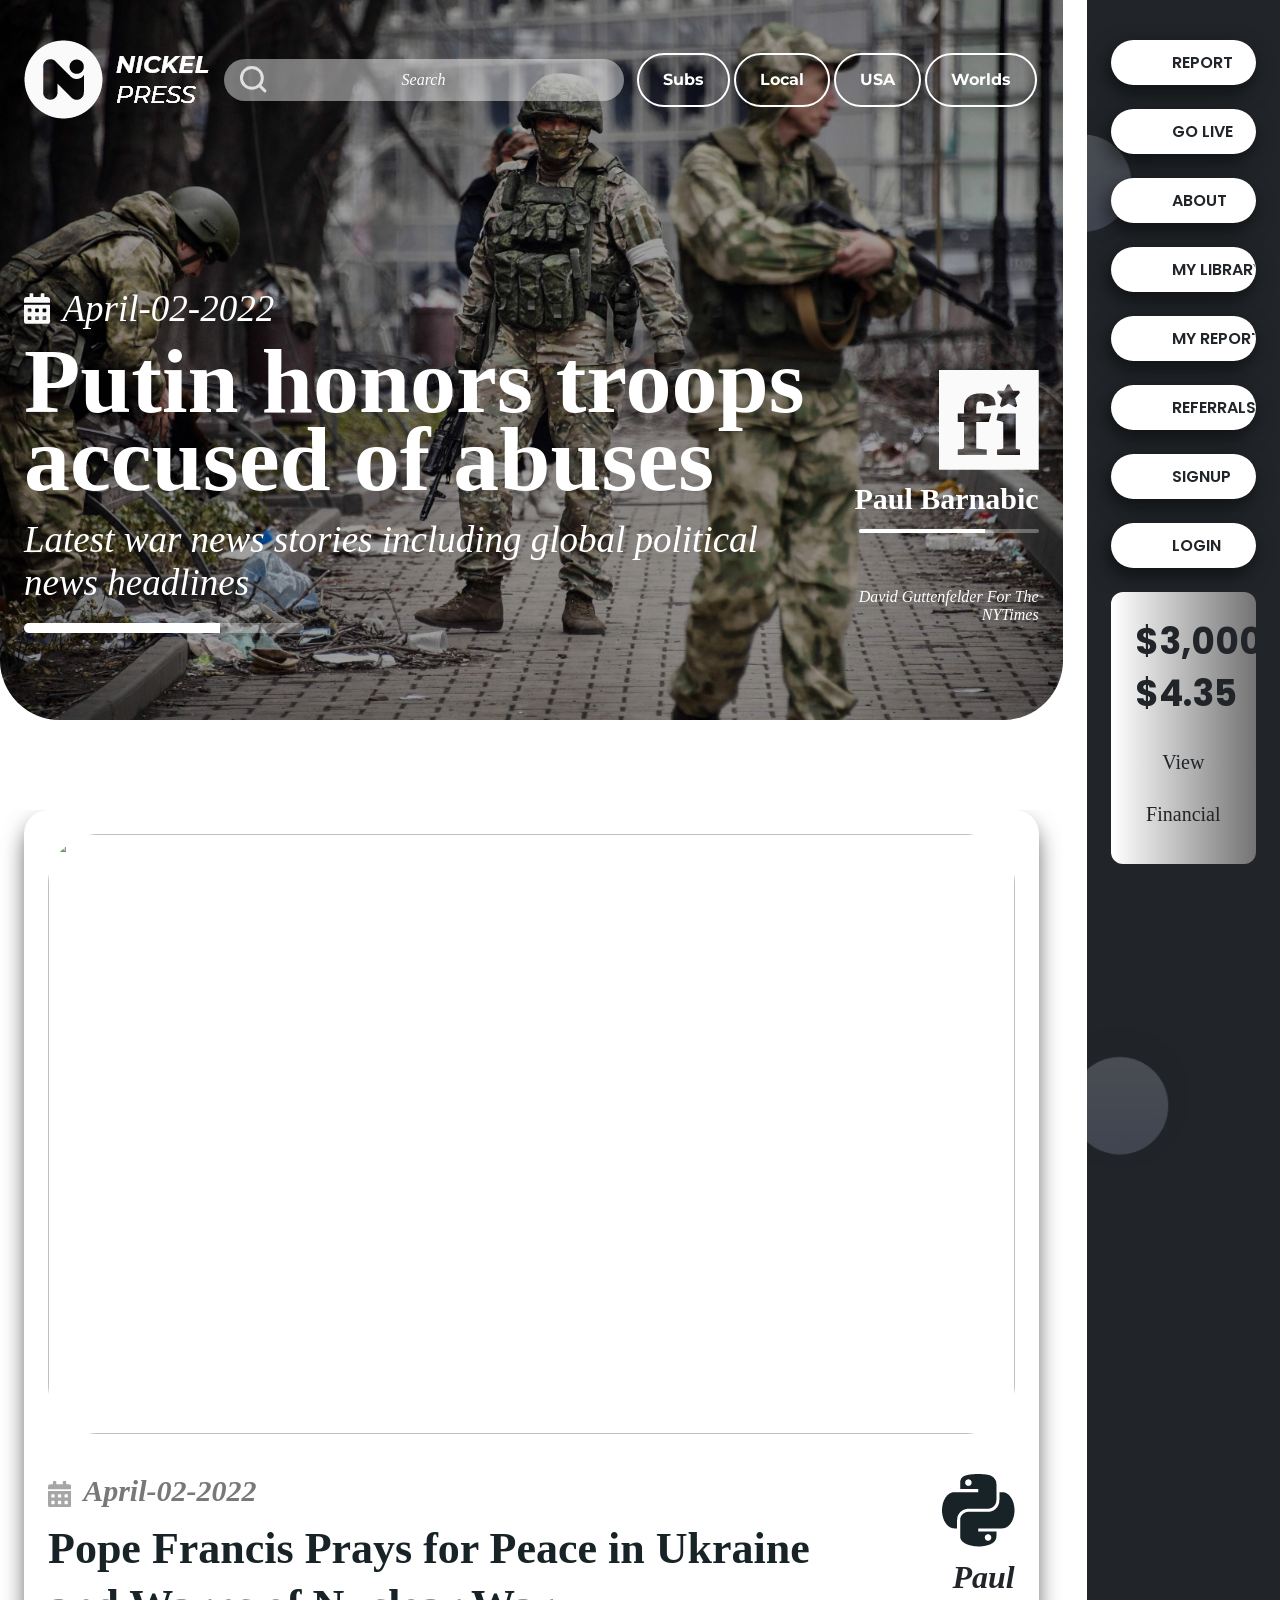
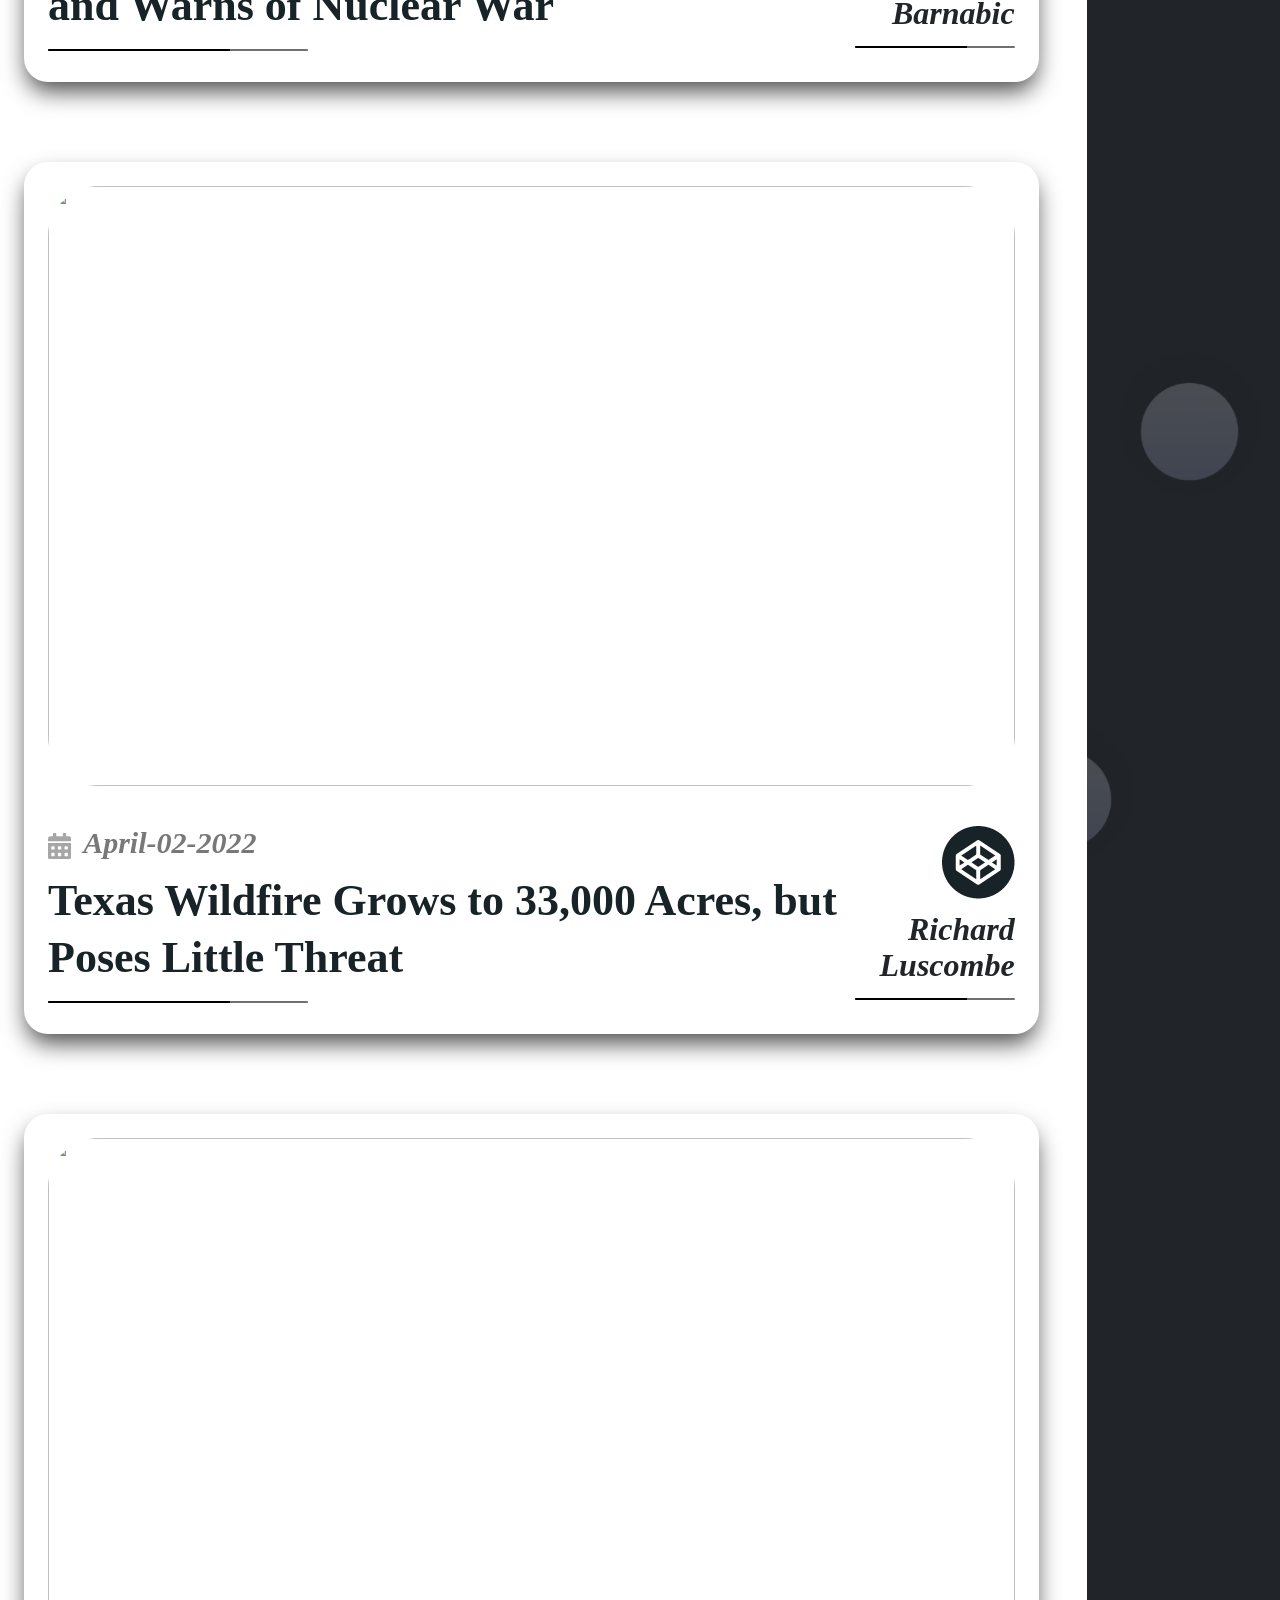
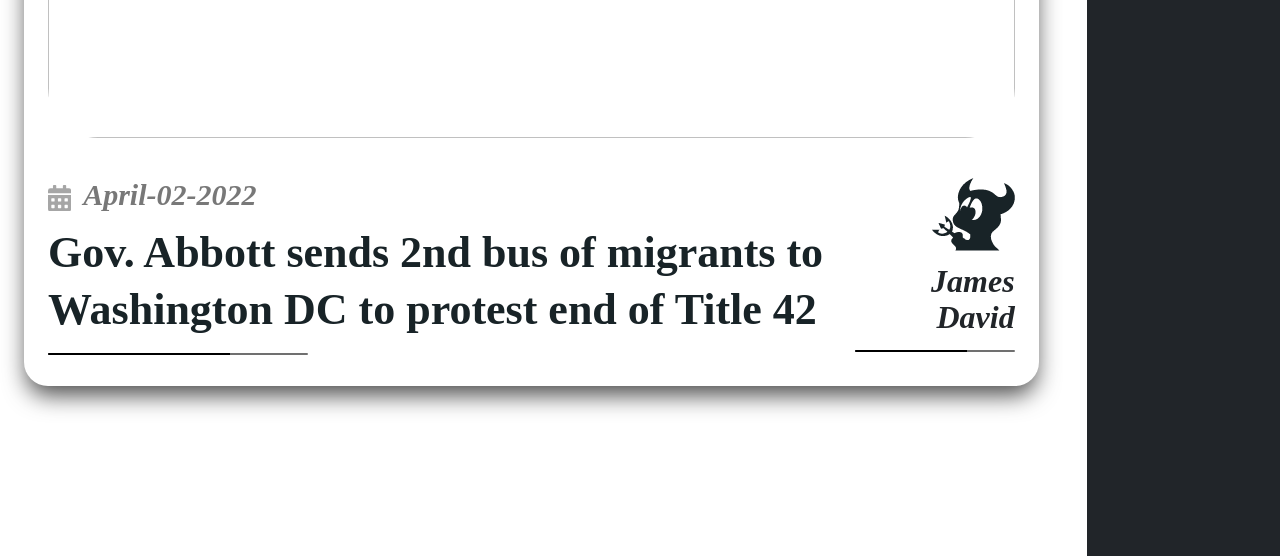
==== index.html @ 4a22629e "update: homepage created" ====
<!DOCTYPE html>
<html lang="en">
	<head>
		<meta charset="UTF-8" />
		<meta name="viewport" content="width=device-width, initial-scale=1.0" />
		<title>Nickel</title>
		<!-- Favicon -->
		<!-- <link rel="icon" type="image/png" sizes="16x16" href=""> -->

		<link rel="preconnect" href="https://fonts.googleapis.com" />
		<link rel="preconnect" href="https://fonts.gstatic.com" crossorigin />
		<link rel="preconnect" href="https://fonts.googleapis.com" />
		<link rel="preconnect" href="https://fonts.gstatic.com" crossorigin />
		<link
			href="https://fonts.googleapis.com/css2?family=Montserrat:wght@300;400;500;600;700&family=Poppins:wght@300;400;500;600;700;800&family=Tinos:wght@400;700&display=swap"
			rel="stylesheet"
		/>
		<!-- Bootstrap -->
		<link rel="stylesheet" href="assets/css/bootstrap.min.css" />
		<!-- Main css -->
		<link rel="stylesheet" href="assets/css/main.css" />
		<link rel="stylesheet" href="assets/css/main.css.map" />
	</head>

	<body>
		<div class="row">
			<div class="col-lg-10 position-relative">
				<!-- header  section start  -->
				<header class="header header-primary">
					<div class="container">
						<!-- Logo -->
						<div class="header-logo">
							<a href="#">
								<img
									src="assets/images/logo.png"
									alt="brand-logo"
									class="logo-lg"
								/>
								<img
									src="assets/images/logo-2.png"
									alt="brand-logo"
									class="logo-sm"
								/>
							</a>
						</div>

						<div class="header-mobile-actions">
							<button class="sidebar-btn mx-2">
								<img src="assets/images/icons/bar.svg" alt="" />
							</button>

							<!-- Search button  -->
							<button class="search-btn">
								<img src="assets/images/icons/search.svg" alt="" />
							</button>
						</div>

						<!-- Search Field  -->
						<div class="search-field">
							<!-- icon -->
							<div class="search-field__icon">
								<img src="assets/images/icons/search.svg" alt="" />
							</div>
							<input type="text" placeholder="Search" />
						</div>

						<!-- Menues -->
						<ul class="menues">
							<li>
								<a href="#">Subs</a>
							</li>
							<li>
								<a href="#">Local</a>
							</li>
							<li>
								<a href="#">USA</a>
							</li>
							<li>
								<a href="#">Worlds</a>
							</li>
						</ul>
					</div>
				</header>
				<!-- header  section end  -->

				<!-- Banner Section Start  -->
				<section
					class="banner"
					style="
						background: url(assets/images/bg-one.png) center center/cover
							no-repeat;
					"
				>
					<div class="container">
						<div class="banner-content">
							<div class="newscontent">
								<div class="newscontent-info">
									<div class="newscontent-date">
										<span>
											<img
												src="assets/images/icons/calendar.svg"
												alt="search-icon"
											/>
										</span>
										<p>April-02-2022</p>
									</div>
									<a href="#">Putin honors troops accused of abuses</a>
									<p class="newscontent-brief">
										Latest war news stories including global political
										news headlines
									</p>
									<span class="bar"></span>
								</div>
								<div class="newscontent-brand">
									<img src="assets/images/metro.png" alt="" />
									<h2>Paul Barnabic</h2>
									<span></span>
									<p>David Guttenfelder for the NYTimes</p>
								</div>
							</div>
						</div>
					</div>
				</section>
				<!-- Banner Section end  -->

				<!-- Articles Content  -->
				<section class="articles">
					<div class="container">
						<div class="article">
							<div class="article-content">
								<div class="article-img">
									<img
										src="https://images.unsplash.com/photo-1651091484451-26bde82c9590?ixlib=rb-1.2.1&ixid=MnwxMjA3fDB8MHxwaG90by1wYWdlfHx8fGVufDB8fHx8&auto=format&fit=crop&w=2070&q=80"
										alt=""
									/>
								</div>
								<div class="article-info">
									<h2>
										Quest ‘Invite Links’ Are the Easiest Way to Invite
										Friends to VR, But Few Seem to Know They Exist.
									</h2>
									<blockquote>
										<p>
											Lorem, ipsum dolor sit amet consectetur
											adipisicing elit. Accusamus, rerum itaque unde
											sint iste quod fuga assumenda in earum
											consectetur perferendis et necessitatibus.
											Ratione fuga similique earum enim autem illum?
										</p>
										<p>
											Lorem ipsum dolor sit amet consectetur
											adipisicing elit. Veritatis excepturi totam
											aliquid officiis modi aut dolorem dolor
											officia eius quasi! Inventore eaque excepturi
											necessitatibus veniam, cum voluptatibus dolore
											ratione debitis.
										</p>
										<p>
											Lorem ipsum dolor sit amet consectetur
											adipisicing elit. Reprehenderit molestiae
											deserunt similique odit maiores corrupti non
											totam cupiditate voluptas minima facilis modi
											doloremque nostrum atque dolore, nesciunt
											saepe ipsum qui.
										</p>
										<p>
											Lorem ipsum dolor sit, amet consectetur
											adipisicing elit. Praesentium impedit beatae,
											itaque assumenda dolorum nobis eveniet autem?
											Repellendus, veritatis ipsum! Provident vitae
											aliquid ipsum voluptatibus modi laboriosam
											repudiandae dignissimos totam!
										</p>
									</blockquote>
									<a href="#" class="btn">Subscribe / View</a>
								</div>
							</div>
							<div class="article-heading">
								<div class="article-heading-info">
									<p>
										<span>
											<svg
												xmlns="http://www.w3.org/2000/svg"
												width="23.145"
												height="26.451"
												viewBox="0 0 23.145 26.451"
											>
												<path
													id="Icon_awesome-calendar-alt"
													data-name="Icon awesome-calendar-alt"
													d="M0,23.971a2.48,2.48,0,0,0,2.48,2.48H20.665a2.48,2.48,0,0,0,2.48-2.48V9.919H0ZM16.532,13.845a.622.622,0,0,1,.62-.62h2.066a.622.622,0,0,1,.62.62v2.066a.622.622,0,0,1-.62.62H17.152a.622.622,0,0,1-.62-.62Zm0,6.613a.622.622,0,0,1,.62-.62h2.066a.622.622,0,0,1,.62.62v2.066a.622.622,0,0,1-.62.62H17.152a.622.622,0,0,1-.62-.62ZM9.919,13.845a.622.622,0,0,1,.62-.62h2.066a.622.622,0,0,1,.62.62v2.066a.622.622,0,0,1-.62.62H10.539a.622.622,0,0,1-.62-.62Zm0,6.613a.622.622,0,0,1,.62-.62h2.066a.622.622,0,0,1,.62.62v2.066a.622.622,0,0,1-.62.62H10.539a.622.622,0,0,1-.62-.62ZM3.306,13.845a.622.622,0,0,1,.62-.62H5.993a.622.622,0,0,1,.62.62v2.066a.622.622,0,0,1-.62.62H3.926a.622.622,0,0,1-.62-.62Zm0,6.613a.622.622,0,0,1,.62-.62H5.993a.622.622,0,0,1,.62.62v2.066a.622.622,0,0,1-.62.62H3.926a.622.622,0,0,1-.62-.62ZM20.665,3.306h-2.48V.827A.829.829,0,0,0,17.358,0H15.705a.829.829,0,0,0-.827.827v2.48H8.266V.827A.829.829,0,0,0,7.439,0H5.786A.829.829,0,0,0,4.96.827v2.48H2.48A2.48,2.48,0,0,0,0,5.786v2.48H23.145V5.786A2.48,2.48,0,0,0,20.665,3.306Z"
													fill="#787878"
													opacity="0.66"
												/>
											</svg>
										</span>
										April-02-2022
									</p>
									<h2>
										Pope Francis Prays for Peace in Ukraine and Warns
										of Nuclear War
									</h2>
									<span class="bar"></span>
								</div>
								<div class="article-heading-brand">
									<img src="assets/images/paul.png" alt="" />
									<p>
										Paul <br />
										Barnabic
									</p>
									<span class="bar"></span>
								</div>
							</div>
						</div>
						<div class="article">
							<div class="article-content">
								<div class="article-img">
									<img
										src="https://images.unsplash.com/photo-1651091484451-26bde82c9590?ixlib=rb-1.2.1&ixid=MnwxMjA3fDB8MHxwaG90by1wYWdlfHx8fGVufDB8fHx8&auto=format&fit=crop&w=2070&q=80"
										alt=""
									/>
								</div>
								<div class="article-info">
									<h2>
										Quest ‘Invite Links’ Are the Easiest Way to Invite
										Friends to VR, But Few Seem to Know They Exist.
									</h2>
									<blockquote>
										<p>
											Lorem, ipsum dolor sit amet consectetur
											adipisicing elit. Accusamus, rerum itaque unde
											sint iste quod fuga assumenda in earum
											consectetur perferendis et necessitatibus.
											Ratione fuga similique earum enim autem illum?
										</p>
										<p>
											Lorem ipsum dolor sit amet consectetur
											adipisicing elit. Veritatis excepturi totam
											aliquid officiis modi aut dolorem dolor
											officia eius quasi! Inventore eaque excepturi
											necessitatibus veniam, cum voluptatibus dolore
											ratione debitis.
										</p>
										<p>
											Lorem ipsum dolor sit amet consectetur
											adipisicing elit. Reprehenderit molestiae
											deserunt similique odit maiores corrupti non
											totam cupiditate voluptas minima facilis modi
											doloremque nostrum atque dolore, nesciunt
											saepe ipsum qui.
										</p>
										<p>
											Lorem ipsum dolor sit, amet consectetur
											adipisicing elit. Praesentium impedit beatae,
											itaque assumenda dolorum nobis eveniet autem?
											Repellendus, veritatis ipsum! Provident vitae
											aliquid ipsum voluptatibus modi laboriosam
											repudiandae dignissimos totam!
										</p>
									</blockquote>
									<a href="#" class="btn">Subscribe / View</a>
								</div>
							</div>
							<div class="article-heading">
								<div class="article-heading-info">
									<p>
										<span>
											<svg
												xmlns="http://www.w3.org/2000/svg"
												width="23.145"
												height="26.451"
												viewBox="0 0 23.145 26.451"
											>
												<path
													id="Icon_awesome-calendar-alt"
													data-name="Icon awesome-calendar-alt"
													d="M0,23.971a2.48,2.48,0,0,0,2.48,2.48H20.665a2.48,2.48,0,0,0,2.48-2.48V9.919H0ZM16.532,13.845a.622.622,0,0,1,.62-.62h2.066a.622.622,0,0,1,.62.62v2.066a.622.622,0,0,1-.62.62H17.152a.622.622,0,0,1-.62-.62Zm0,6.613a.622.622,0,0,1,.62-.62h2.066a.622.622,0,0,1,.62.62v2.066a.622.622,0,0,1-.62.62H17.152a.622.622,0,0,1-.62-.62ZM9.919,13.845a.622.622,0,0,1,.62-.62h2.066a.622.622,0,0,1,.62.62v2.066a.622.622,0,0,1-.62.62H10.539a.622.622,0,0,1-.62-.62Zm0,6.613a.622.622,0,0,1,.62-.62h2.066a.622.622,0,0,1,.62.62v2.066a.622.622,0,0,1-.62.62H10.539a.622.622,0,0,1-.62-.62ZM3.306,13.845a.622.622,0,0,1,.62-.62H5.993a.622.622,0,0,1,.62.62v2.066a.622.622,0,0,1-.62.62H3.926a.622.622,0,0,1-.62-.62Zm0,6.613a.622.622,0,0,1,.62-.62H5.993a.622.622,0,0,1,.62.62v2.066a.622.622,0,0,1-.62.62H3.926a.622.622,0,0,1-.62-.62ZM20.665,3.306h-2.48V.827A.829.829,0,0,0,17.358,0H15.705a.829.829,0,0,0-.827.827v2.48H8.266V.827A.829.829,0,0,0,7.439,0H5.786A.829.829,0,0,0,4.96.827v2.48H2.48A2.48,2.48,0,0,0,0,5.786v2.48H23.145V5.786A2.48,2.48,0,0,0,20.665,3.306Z"
													fill="#787878"
													opacity="0.66"
												/>
											</svg>
										</span>
										April-02-2022
									</p>
									<h2>
										Texas Wildfire Grows to 33,000 Acres, but Poses
										Little Threat
									</h2>
									<span class="bar"></span>
								</div>
								<div class="article-heading-brand">
									<img src="assets/images/richard.png" alt="" />
									<p>
										Richard <br />
										Luscombe
									</p>
									<span class="bar"></span>
								</div>
							</div>
						</div>
						<div class="article">
							<div class="article-content">
								<div class="article-img">
									<img
										src="https://images.unsplash.com/photo-1651091484451-26bde82c9590?ixlib=rb-1.2.1&ixid=MnwxMjA3fDB8MHxwaG90by1wYWdlfHx8fGVufDB8fHx8&auto=format&fit=crop&w=2070&q=80"
										alt=""
									/>
								</div>
								<div class="article-info">
									<h2>
										Quest ‘Invite Links’ Are the Easiest Way to Invite
										Friends to VR, But Few Seem to Know They Exist.
									</h2>
									<blockquote>
										<p>
											Lorem, ipsum dolor sit amet consectetur
											adipisicing elit. Accusamus, rerum itaque unde
											sint iste quod fuga assumenda in earum
											consectetur perferendis et necessitatibus.
											Ratione fuga similique earum enim autem illum?
										</p>
										<p>
											Lorem ipsum dolor sit amet consectetur
											adipisicing elit. Veritatis excepturi totam
											aliquid officiis modi aut dolorem dolor
											officia eius quasi! Inventore eaque excepturi
											necessitatibus veniam, cum voluptatibus dolore
											ratione debitis.
										</p>
										<p>
											Lorem ipsum dolor sit amet consectetur
											adipisicing elit. Reprehenderit molestiae
											deserunt similique odit maiores corrupti non
											totam cupiditate voluptas minima facilis modi
											doloremque nostrum atque dolore, nesciunt
											saepe ipsum qui.
										</p>
										<p>
											Lorem ipsum dolor sit, amet consectetur
											adipisicing elit. Praesentium impedit beatae,
											itaque assumenda dolorum nobis eveniet autem?
											Repellendus, veritatis ipsum! Provident vitae
											aliquid ipsum voluptatibus modi laboriosam
											repudiandae dignissimos totam!
										</p>
									</blockquote>
									<a href="#" class="btn">Subscribe / View</a>
								</div>
							</div>
							<div class="article-heading">
								<div class="article-heading-info">
									<p>
										<span>
											<svg
												xmlns="http://www.w3.org/2000/svg"
												width="23.145"
												height="26.451"
												viewBox="0 0 23.145 26.451"
											>
												<path
													id="Icon_awesome-calendar-alt"
													data-name="Icon awesome-calendar-alt"
													d="M0,23.971a2.48,2.48,0,0,0,2.48,2.48H20.665a2.48,2.48,0,0,0,2.48-2.48V9.919H0ZM16.532,13.845a.622.622,0,0,1,.62-.62h2.066a.622.622,0,0,1,.62.62v2.066a.622.622,0,0,1-.62.62H17.152a.622.622,0,0,1-.62-.62Zm0,6.613a.622.622,0,0,1,.62-.62h2.066a.622.622,0,0,1,.62.62v2.066a.622.622,0,0,1-.62.62H17.152a.622.622,0,0,1-.62-.62ZM9.919,13.845a.622.622,0,0,1,.62-.62h2.066a.622.622,0,0,1,.62.62v2.066a.622.622,0,0,1-.62.62H10.539a.622.622,0,0,1-.62-.62Zm0,6.613a.622.622,0,0,1,.62-.62h2.066a.622.622,0,0,1,.62.62v2.066a.622.622,0,0,1-.62.62H10.539a.622.622,0,0,1-.62-.62ZM3.306,13.845a.622.622,0,0,1,.62-.62H5.993a.622.622,0,0,1,.62.62v2.066a.622.622,0,0,1-.62.62H3.926a.622.622,0,0,1-.62-.62Zm0,6.613a.622.622,0,0,1,.62-.62H5.993a.622.622,0,0,1,.62.62v2.066a.622.622,0,0,1-.62.62H3.926a.622.622,0,0,1-.62-.62ZM20.665,3.306h-2.48V.827A.829.829,0,0,0,17.358,0H15.705a.829.829,0,0,0-.827.827v2.48H8.266V.827A.829.829,0,0,0,7.439,0H5.786A.829.829,0,0,0,4.96.827v2.48H2.48A2.48,2.48,0,0,0,0,5.786v2.48H23.145V5.786A2.48,2.48,0,0,0,20.665,3.306Z"
													fill="#787878"
													opacity="0.66"
												/>
											</svg>
										</span>
										April-02-2022
									</p>
									<h2>
										Gov. Abbott sends 2nd bus of migrants to
										Washington DC to protest end of Title 42
									</h2>
									<span class="bar"></span>
								</div>
								<div class="article-heading-brand">
									<img src="assets/images/devil.png" alt="" />
									<p>
										James <br />
										David
									</p>
									<span class="bar"></span>
								</div>
							</div>
						</div>
					</div>
				</section>

				<div
					class="sidebar sidebar--sm bg-dark h-100"
					style="
						background: url(assets/images/overlay.png) center center/cover
							no-repeat;
					"
				>
					<div class="sidebar-close">
						<img
							src="assets/images/icons/close.svg"
							alt=""
							style="width: 30px"
						/>
					</div>

					<ul class="sidebar-menu">
						<li><a class="btn" href="#">Report</a></li>
						<li><a class="btn" href="#">Go Live</a></li>
						<li><a class="btn" href="#">About</a></li>
						<li><a class="btn" href="#">My Library</a></li>
						<li><a class="btn" href="#">MY Reporting</a></li>
						<li><a class="btn" href="#">Referrals</a></li>
						<li><a class="btn" href="#">Signup</a></li>
						<li><a class="btn" href="#">Login</a></li>
					</ul>

					<div class="sidebar-promo">
						<div class="price">
							<h2>$3,000,000</h2>
							<p>$4.35</p>
						</div>

						<a href="#">View Financial </a>
					</div>
				</div>
			</div>
			<div class="col-lg-2 d-lg-block d-none">
				<div
					class="sidebar sidebar--lg bg-dark h-100"
					style="
						background: url(assets/images/overlay.png) center center/cover
							no-repeat;
					"
				>
					<ul class="sidebar-menu">
						<li><a class="btn" href="#">Report</a></li>
						<li><a class="btn" href="#">Go Live</a></li>
						<li><a class="btn" href="#">About</a></li>
						<li><a class="btn" href="#">My Library</a></li>
						<li><a class="btn" href="#">MY Reporting</a></li>
						<li><a class="btn" href="#">Referrals</a></li>
						<li><a class="btn" href="#">Signup</a></li>
						<li><a class="btn" href="#">Login</a></li>
					</ul>

					<div class="sidebar-promo">
						<div class="price">
							<h2>$3,000,000</h2>
							<p>$4.35</p>
						</div>

						<a href="#">View Financial </a>
					</div>
				</div>
			</div>
		</div>

		<!-- All js Goes here -->
		<script src="assets/js/jquery-3.6.0.min.js"></script>
		<script src="assets/js/app.js"></script>
	</body>
</html>
---- assets/css/main.css ----
* {
  margin: 0;
  padding: 0;
  box-sizing: border-box;
}

h1,
h2,
h3,
h4,
h5,
h6,
ul,
ol,
li {
  margin: 0;
}

ul,
ol,
li {
  list-style: none;
}

a {
  margin: 0;
  padding: 0;
  color: inherit;
  text-decoration: none;
}

a:hover, a:active {
  color: inherit;
}

input,
button {
  border: 0px;
}

input:focus,
button:focus {
  outline: none;
  box-shadow: none;
}

button {
  display: inline-block;
  background-color: transparent;
}

body {
  font-weight: 400;
  font-family: "Tinos", serif;
}

.btn {
  font-size: 16px;
  line-height: 19px;
  overflow: hidden;
  position: relative;
  border-radius: 24px;
  padding: 12px 60px;
  font-weight: 600;
  background-color: #fff;
  text-transform: uppercase;
  font-family: "Poppins", sans-serif;
  box-shadow: -3px 7px 19px 1px rgba(0, 0, 0, 0.54);
}

.search-field {
  width: 400px;
  display: flex;
  overflow: hidden;
  position: relative;
  padding: 12px 16px;
  border-radius: 60px;
  align-items: center;
  background-color: rgba(255, 255, 255, 0.444);
}

.search-field__icon {
  position: absolute;
}

.search-field input {
  color: #fff;
  width: 80%;
  height: 100%;
  margin: 0px auto;
  font-weight: 300;
  text-align: center;
  background-color: transparent;
}

.search-field input::placeholder {
  color: #fff;
  font-style: italic;
}

.article {
  padding: 24px;
  overflow: hidden;
  position: relative;
  border-radius: 24px;
  background-color: #fff;
  box-shadow: 0px 12px 23px -3px rgba(0, 0, 0, 0.71);
}

.article:hover .article-content {
  height: 820px;
}

@media (max-width: 991px) {
  .article:hover .article-content {
    height: 600px;
  }
}

.article:hover .article-heading {
  display: none;
}

.article:hover .article-info {
  opacity: 1;
  pointer-events: visible;
  backdrop-filter: blur(17px);
  background: rgba(0, 0, 0, 0.1);
  -webkit-backdrop-filter: blur(17px);
  box-shadow: 0 8px 32px 0 rgba(31, 38, 135, 0.37);
}

.article-content {
  z-index: 1;
  width: 100%;
  height: 600px;
  overflow: hidden;
  position: relative;
  border-radius: 50px;
  margin-bottom: 40px;
  transition: all 0.3s linear;
}

@media (max-width: 991px) {
  .article-content {
    height: 480px;
  }
}

.article-content .article-info {
  top: 0;
  left: 0;
  width: 100%;
  height: 100%;
  padding: 80px;
  color: #fff;
  opacity: 0;
  pointer-events: none;
  position: absolute;
  border-radius: 50px;
  box-shadow: none;
  background: transparent;
  backdrop-filter: blur(0px);
  font-family: "Tinos", serif;
  transition: all 0.2s ease-in-out;
  -webkit-backdrop-filter: blur(0px);
}

@media (max-width: 991px) {
  .article-content .article-info {
    padding: 24px;
  }
}

.article-content .article-info h2 {
  font-size: 50px;
  line-height: 52px;
  font-weight: 700;
  margin-bottom: 40px;
}

@media (max-width: 991px) {
  .article-content .article-info h2 {
    font-size: 16px;
    line-height: 22px;
    margin-bottom: 16px;
  }
}

.article-content .article-info blockquote p {
  font-size: 22px;
  line-height: 26px;
  font-weight: normal;
  margin-bottom: 30px;
}

@media (max-width: 767px) {
  .article-content .article-info blockquote p {
    font-size: 12px;
    line-height: 22px;
    margin-bottom: 12px;
  }
}

.article-content .article-info .btn {
  width: 260px;
  margin: 0px auto;
  white-space: nowrap;
  display: inherit;
}

.article-img {
  width: 100%;
  height: 100%;
}

.article-img img {
  width: 100%;
  height: 100%;
  object-fit: cover;
}

.article-heading {
  display: flex;
  justify-content: space-between;
}

@media (max-width: 991px) {
  .article-heading {
    align-items: flex-end;
  }
}

.article-heading-info h2 {
  color: #182327;
  font-size: 44px;
  line-height: 57px;
  font-weight: 700;
}

@media (max-width: 991px) {
  .article-heading-info h2 {
    font-size: 16px;
    line-height: 22px;
  }
}

.article-heading-info p {
  margin: 0px;
  margin-bottom: 12px;
  display: flex;
  font-size: 30px;
  font-weight: 700;
  line-height: 34px;
  color: #787878;
  align-items: center;
  text-transform: capitalize;
  font-family: "Tinos", serif;
  font-style: italic;
}

@media (max-width: 991px) {
  .article-heading-info p {
    font-size: 12px;
    line-height: 22px;
  }
}

.article-heading-info p span {
  margin-right: 12px;
}

.article-heading-info .bar {
  width: 260px;
  height: 2px;
  overflow: hidden;
  position: relative;
  border-radius: 20px;
  display: inline-block;
  background-color: #707070;
}

@media (max-width: 991px) {
  .article-heading-info .bar {
    width: 150px;
    height: 6px;
  }
}

.article-heading-info .bar::after {
  content: "";
  top: 50%;
  left: 0;
  width: 70%;
  height: 100%;
  position: absolute;
  background-color: #000000 !important;
  transform: translateY(-50%);
}

.article-heading-brand {
  text-align: right;
}

.article-heading-brand img {
  margin-bottom: 12px;
}

.article-heading-brand p {
  font-size: 32px;
  font-weight: 700;
  line-height: 36px;
  font-style: italic;
  margin-bottom: 0px;
  font-family: "Tinos", serif;
}

@media (max-width: 991px) {
  .article-heading-brand p {
    font-size: 12px;
    line-height: 16px;
  }
}

.article-heading-brand .bar {
  width: 160px;
  height: 2px;
  overflow: hidden;
  position: relative;
  border-radius: 20px;
  display: inline-block;
  background-color: #707070;
}

@media (max-width: 991px) {
  .article-heading-brand .bar {
    width: 150px;
    height: 6px;
  }
}

.article-heading-brand .bar::after {
  content: "";
  top: 50%;
  left: 0;
  width: 70%;
  height: 100%;
  position: absolute;
  background-color: #000000 !important;
  transform: translateY(-50%);
}

.header {
  top: 0;
  left: 0;
  width: 82.9%;
  z-index: 999;
  position: fixed;
}

@media (max-width: 991px) {
  .header {
    width: 100%;
  }
}

.header-primary {
  padding: 40px 0px;
}

.header-primary.bg {
  background-color: rgba(0, 0, 0, 0.608);
}

.header-primary .container {
  display: flex;
  align-items: center;
  justify-content: space-between;
}

.header-primary .menues {
  padding: 0px;
  display: flex;
  align-items: center;
}

@media (max-width: 991px) {
  .header-primary .menues {
    order: 3;
  }
}

.header-primary .menues li {
  margin-right: 4px;
}

@media (max-width: 767px) {
  .header-primary .menues li:nth-last-child(1), .header-primary .menues li:nth-last-child(2) {
    display: none;
  }
}

.header-primary .menues li:nth-last-child(1) {
  margin: 0;
}

.header-primary .menues li a {
  color: #fff;
  font-size: 16px;
  font-weight: bold;
  line-height: 26px;
  padding: 12px 24px;
  border-radius: 75px;
  display: inline-block;
  border: 2px solid #fff;
  text-transform: capitalize;
  transition: all 0.3s linear;
  font-family: "Montserrat", sans-serif;
}

@media (max-width: 991px) {
  .header-primary .menues li a {
    font-size: 12px;
    line-height: 16px;
    padding: 6px 12px;
  }
}

.header-primary .menues li a:hover {
  color: #182327;
  background-color: #fff;
}

@media (max-width: 991px) {
  .header-primary .search-field {
    display: none;
  }
}

@media (max-width: 991px) {
  .header-logo {
    order: 2;
  }
}

@media (max-width: 991px) {
  .header-logo .logo-lg {
    display: none;
  }
}

@media (min-width: 992px) {
  .header-logo .logo-sm {
    display: none;
  }
}

@media (min-width: 992px) {
  .header-mobile-actions {
    display: none;
  }
}

.banner {
  height: 80vh;
  border-bottom-left-radius: 60px;
  border-bottom-right-radius: 60px;
  overflow: hidden;
  position: relative;
  width: 100%;
  display: flex;
  z-index: 1;
  padding-bottom: 80px;
  align-items: flex-end;
}

.banner::after {
  content: "";
  top: 0;
  left: 0;
  width: 100%;
  height: 100%;
  position: absolute;
  z-index: -1;
  background-color: rgba(0, 0, 0, 0.376);
}

.banner .newscontent {
  display: flex;
  position: relative;
  align-items: flex-end;
  justify-content: space-between;
}

.banner .newscontent-date {
  display: flex;
  margin-bottom: 12px;
  align-items: center;
}

@media (max-width: 991px) {
  .banner .newscontent-date {
    margin-bottom: 6px;
  }
}

@media (max-width: 991px) {
  .banner .newscontent-date span {
    width: 16px;
  }
}

.banner .newscontent-date span img {
  width: 100%;
  height: 100%;
  object-fit: contain;
}

.banner .newscontent-date p {
  margin: 0 !important;
  color: #fff;
  font-size: 30px;
  line-height: 34px;
  font-style: italic;
  margin-left: 12px !important;
  text-transform: capitalize;
}

@media (max-width: 991px) {
  .banner .newscontent-date p {
    font-size: 10px !important;
    line-height: 11px !important;
    margin-left: 6px !important;
  }
}

.banner .newscontent-info h2,
.banner .newscontent-info a {
  color: #fff;
  font-size: 92px;
  line-height: 78px;
  font-weight: bold;
  margin-bottom: 20px;
  font-family: "Tinos", serif;
  display: inline-block;
  max-width: 940px;
}

@media (max-width: 991px) {
  .banner .newscontent-info h2,
  .banner .newscontent-info a {
    font-size: 24px;
    line-height: 21px;
    max-width: 240px;
    margin-bottom: 0px;
  }
}

.banner .newscontent-info p {
  color: #fff;
  font-size: 37px;
  font-weight: 300;
  line-height: 43px;
  font-style: italic;
  margin-bottom: 12px;
  font-family: "Tinos", serif;
}

@media (max-width: 991px) {
  .banner .newscontent-info p {
    font-size: 16px;
    line-height: 26px;
    margin-bottom: 0px;
  }
}

@media (max-width: 767px) {
  .banner .newscontent-info p {
    line-height: 20px;
  }
}

.banner .newscontent-info .bar {
  width: 280px;
  height: 10px;
  overflow: hidden;
  position: relative;
  border-radius: 20px;
  display: inline-block;
  background-color: rgba(255, 255, 255, 0.311);
}

@media (max-width: 991px) {
  .banner .newscontent-info .bar {
    width: 150px;
    height: 6px;
  }
}

.banner .newscontent-info .bar::after {
  content: "";
  top: 50%;
  left: 0;
  width: 70%;
  height: 100%;
  position: absolute;
  background-color: #fff !important;
  transform: translateY(-50%);
}

.banner .newscontent-brand {
  text-align: right;
}

.banner .newscontent-brand img {
  margin-bottom: 12px;
  display: inline-block;
}

@media (max-width: 991px) {
  .banner .newscontent-brand img {
    margin-bottom: 6px;
  }
}

.banner .newscontent-brand h2 {
  color: #fff;
  font-size: 30px;
  line-height: 34px;
  font-weight: 700;
  text-transform: capitalize;
}

@media (max-width: 991px) {
  .banner .newscontent-brand h2 {
    font-size: 16px;
    line-height: 22px;
  }
}

.banner .newscontent-brand span {
  width: 180px;
  height: 4px;
  overflow: hidden;
  position: relative;
  border-radius: 20px;
  display: inline-block;
  margin-top: 10px;
  background-color: rgba(255, 255, 255, 0.311);
}

@media (max-width: 991px) {
  .banner .newscontent-brand span {
    width: 80px;
  }
}

.banner .newscontent-brand span::after {
  content: "";
  top: 50%;
  left: 0;
  width: 70%;
  height: 100%;
  position: absolute;
  background-color: #fff !important;
  transform: translateY(-50%);
}

.banner .newscontent-brand p {
  color: #fff;
  font-size: 16px;
  margin-top: 48px;
  line-height: 18px;
  font-style: italic;
  text-transform: capitalize;
}

@media (max-width: 991px) {
  .banner .newscontent-brand p {
    margin: 0;
    font-size: 12px;
    line-height: 22px;
  }
}

.articles {
  overflow: hidden;
  position: relative;
  margin: 90px 0px;
}

.articles .article {
  margin-bottom: 80px;
}

.sidebar {
  padding: 40px 24px;
  transition: all 0.4s linear;
}

.sidebar--sm {
  top: 0;
  z-index: 999;
  left: -100%;
  position: fixed;
  padding-top: 90px;
}

@media (min-width: 992px) {
  .sidebar--sm {
    display: none;
  }
}

.sidebar-menu {
  padding: 0px;
}

.sidebar-menu li {
  margin-bottom: 24px;
}

.sidebar-menu li a {
  width: 100%;
  white-space: nowrap;
}

.sidebar-promo {
  padding: 24px;
  border-radius: 12px;
  position: relative;
  overflow: hidden;
  background: white;
  background: linear-gradient(90deg, white 1%, #737373 100%);
}

.sidebar-promo .price {
  text-align: right;
}

.sidebar-promo .price h2,
.sidebar-promo .price p {
  font-size: 36px;
  line-height: 52px;
  font-weight: 700;
  font-family: "Poppins", sans-serif;
}

.sidebar-promo a {
  font-size: 20px;
  line-height: 52px;
  text-align: center;
  width: 100%;
  display: inline-block;
  text-transform: capitalize;
}

.sidebar-close {
  position: absolute;
  top: 12px;
  right: 12px;
}

body.open .sidebar {
  left: 0;
}
/*# sourceMappingURL=main.css.map */
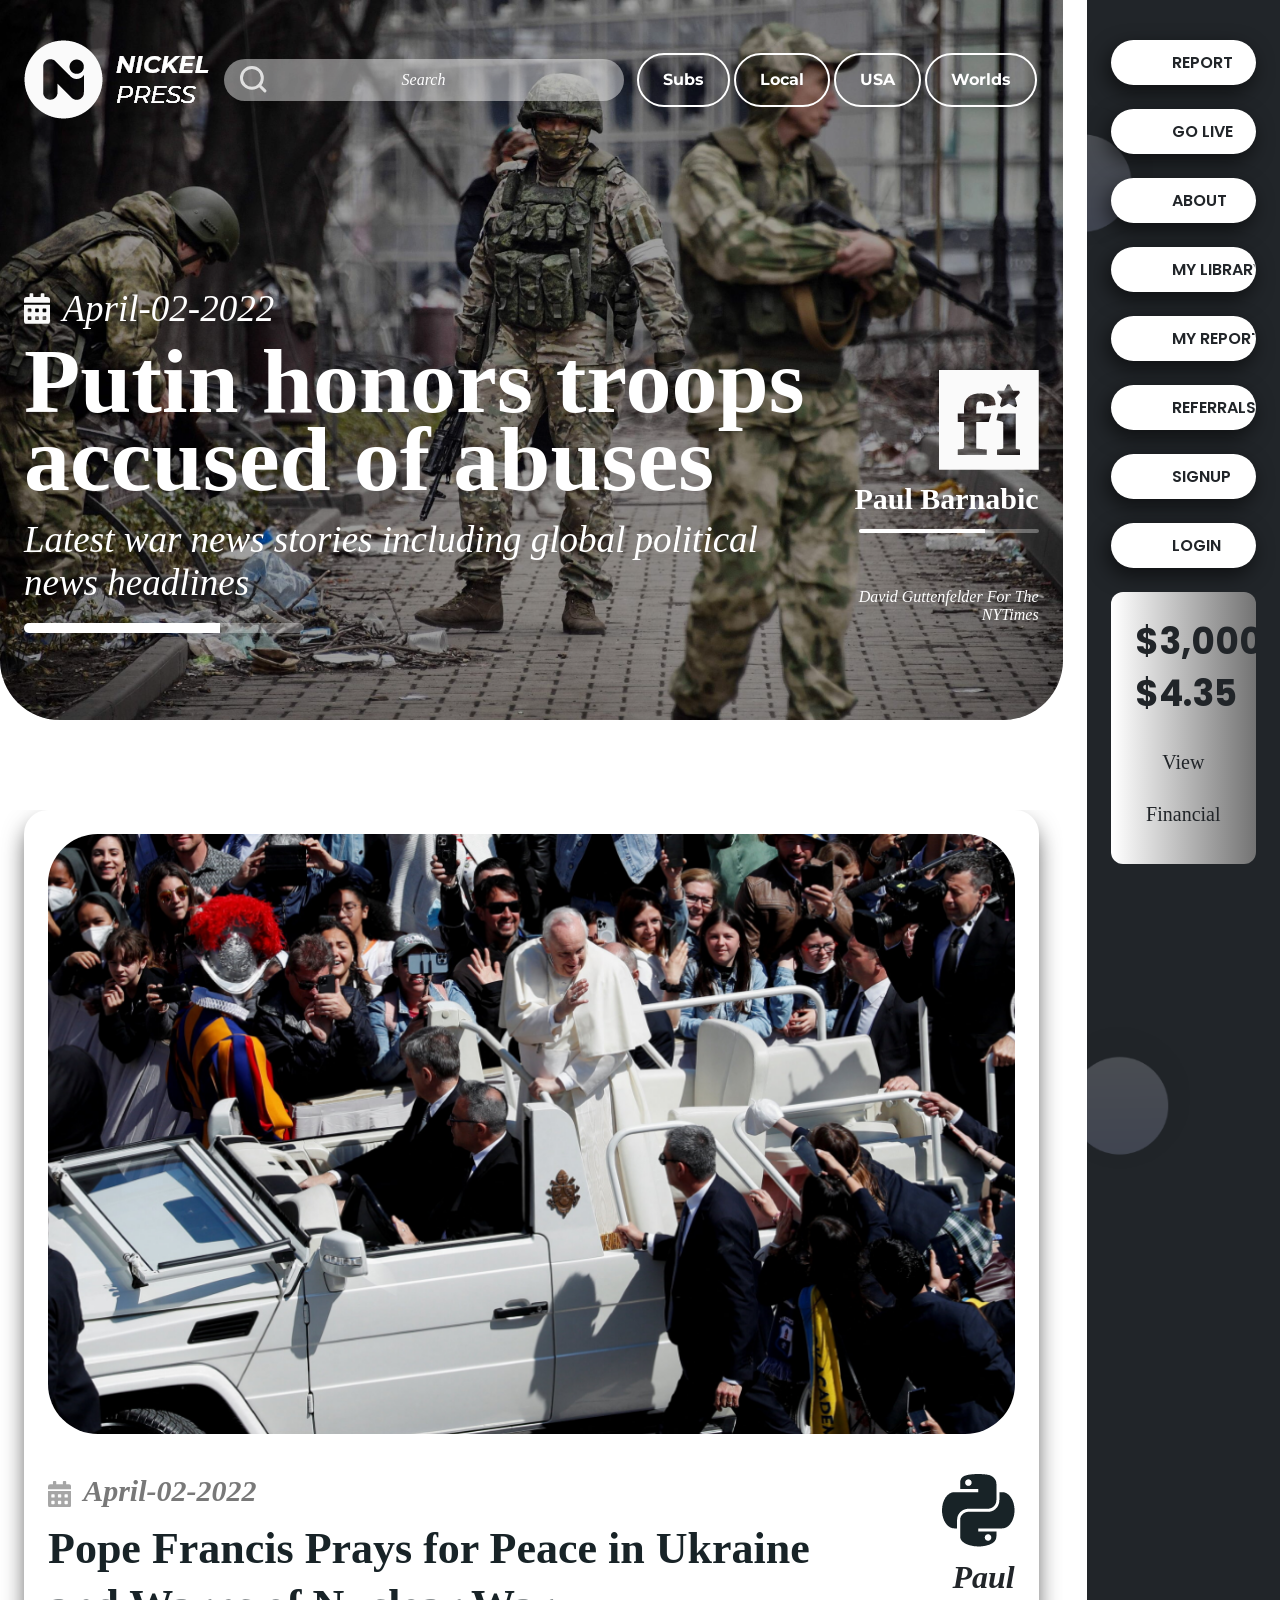
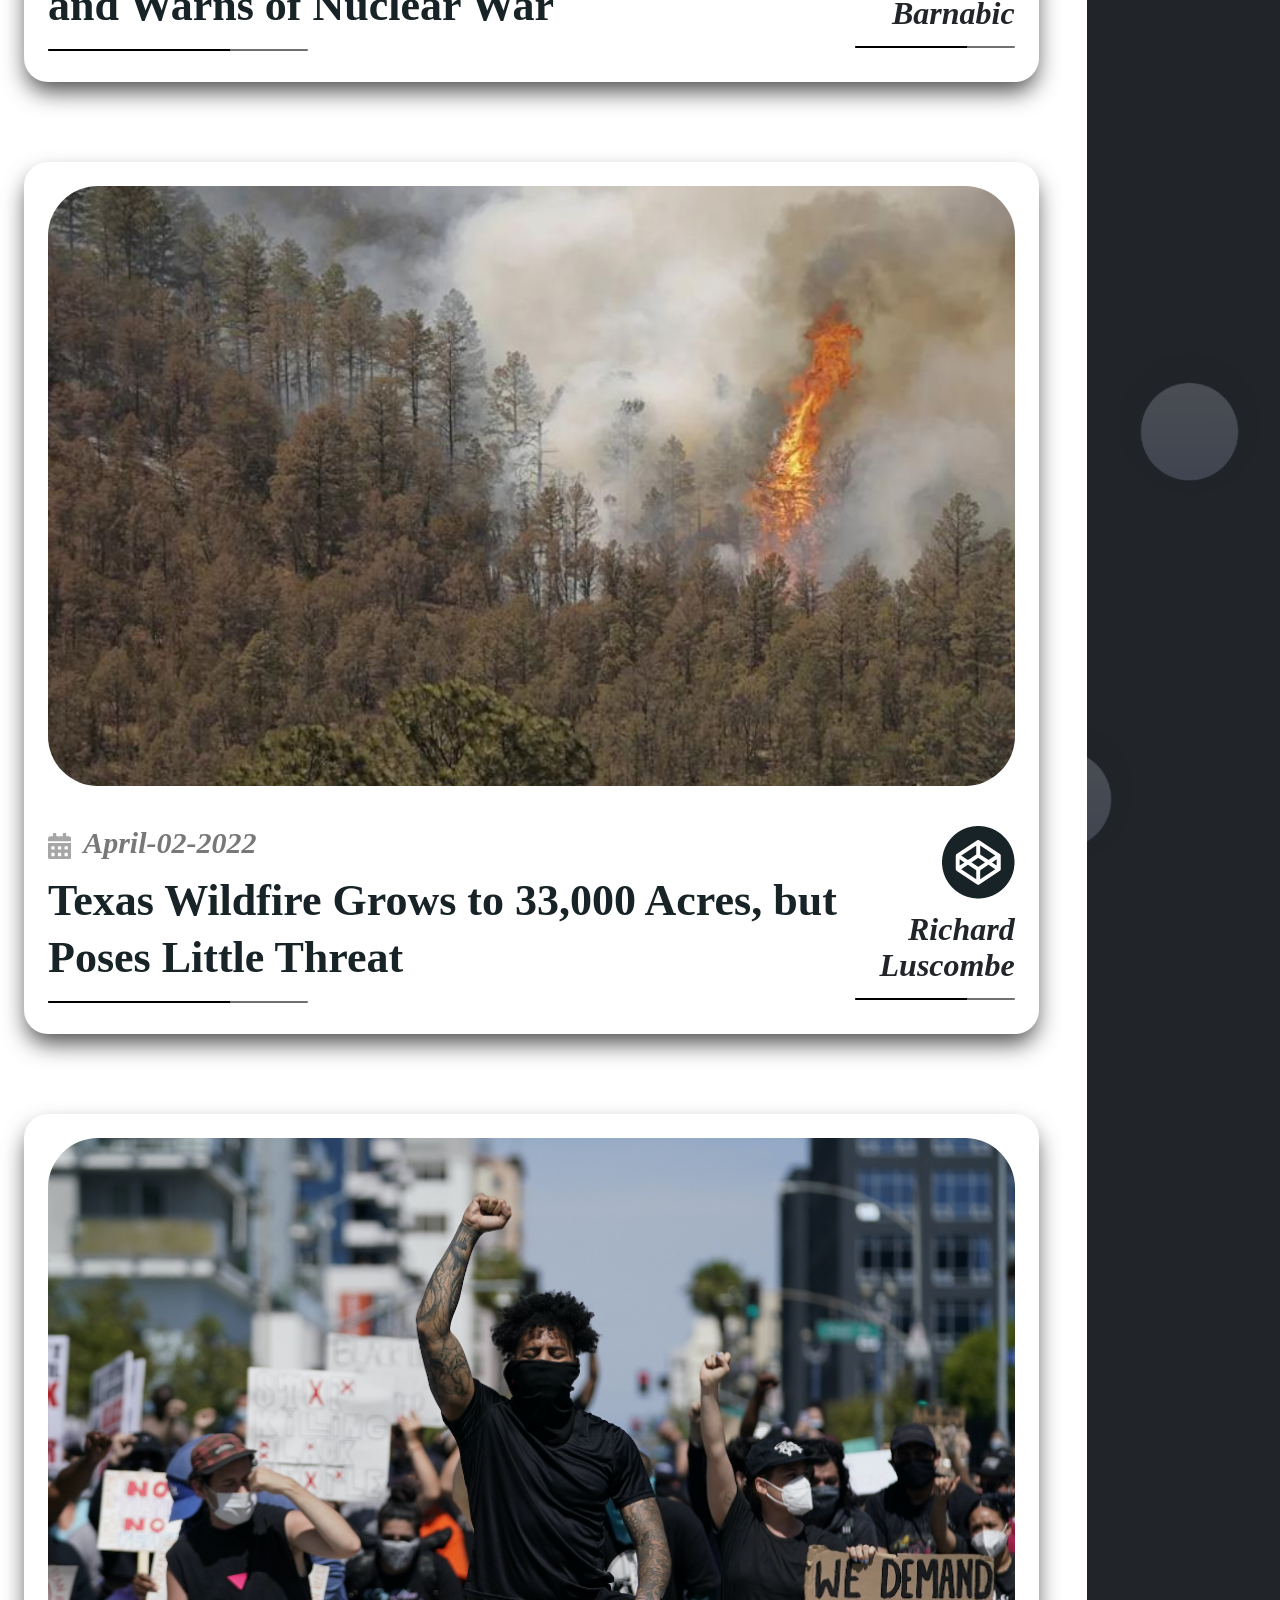
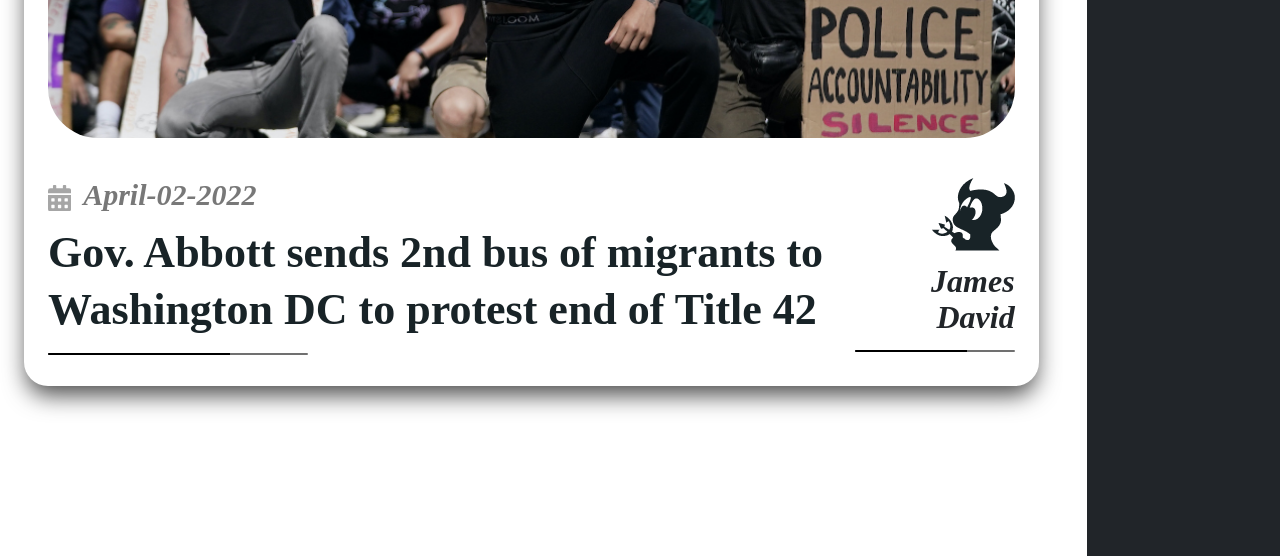
==== commit 377740c5: "update: replaced img" ====
--- a/index.html
+++ b/index.html
@@ -129,10 +129,7 @@
 						<div class="article">
 							<div class="article-content">
 								<div class="article-img">
-									<img
-										src="https://images.unsplash.com/photo-1651091484451-26bde82c9590?ixlib=rb-1.2.1&ixid=MnwxMjA3fDB8MHxwaG90by1wYWdlfHx8fGVufDB8fHx8&auto=format&fit=crop&w=2070&q=80"
-										alt=""
-									/>
+									<img src="assets/images/pop.png" alt="" />
 								</div>
 								<div class="article-info">
 									<h2>
@@ -215,10 +212,7 @@
 						<div class="article">
 							<div class="article-content">
 								<div class="article-img">
-									<img
-										src="https://images.unsplash.com/photo-1651091484451-26bde82c9590?ixlib=rb-1.2.1&ixid=MnwxMjA3fDB8MHxwaG90by1wYWdlfHx8fGVufDB8fHx8&auto=format&fit=crop&w=2070&q=80"
-										alt=""
-									/>
+									<img src="assets/images/fire.png" alt="" />
 								</div>
 								<div class="article-info">
 									<h2>
@@ -301,10 +295,7 @@
 						<div class="article">
 							<div class="article-content">
 								<div class="article-img">
-									<img
-										src="https://images.unsplash.com/photo-1651091484451-26bde82c9590?ixlib=rb-1.2.1&ixid=MnwxMjA3fDB8MHxwaG90by1wYWdlfHx8fGVufDB8fHx8&auto=format&fit=crop&w=2070&q=80"
-										alt=""
-									/>
+									<img src="assets/images/protest.png" alt="" />
 								</div>
 								<div class="article-info">
 									<h2>
--- a/assets/css/main.css
+++ b/assets/css/main.css
@@ -54,6 +54,12 @@
   font-family: "Tinos", serif;
 }
 
+input::-webkit-outer-spin-button,
+input::-webkit-inner-spin-button {
+  -webkit-appearance: none;
+  margin: 0;
+}
+
 .btn {
   font-size: 16px;
   line-height: 19px;
@@ -348,6 +354,214 @@
   position: absolute;
   background-color: #000000 !important;
   transform: translateY(-50%);
+}
+
+.article-card {
+  overflow: hidden;
+  position: relative;
+  border-radius: 32px;
+  background-color: #fff;
+  box-shadow: -3px 7px 16px 1px rgba(0, 0, 0, 0.089);
+}
+
+.article-card-upload {
+  width: 100%;
+  display: flex;
+  height: 316px;
+  align-items: center;
+  justify-content: center;
+}
+
+.article-card__img {
+  width: 100%;
+  height: 200px;
+  overflow: hidden;
+  border-radius: 32px;
+  position: relative;
+}
+
+.article-card__img:hover .play {
+  top: 50%;
+}
+
+.article-card__img img {
+  width: 100%;
+  height: 100%;
+  object-fit: cover;
+}
+
+.article-card__img .play {
+  top: -100%;
+  left: 50%;
+  width: 90%;
+  height: 80%;
+  display: flex;
+  position: absolute;
+  align-items: center;
+  border-radius: 32px;
+  justify-content: center;
+  transform: all 0.3s linear;
+  backdrop-filter: blur(18.5px);
+  transform: translate(-50%, -50%);
+  -webkit-backdrop-filter: blur(18.5px);
+  background: rgba(255, 255, 255, 0.05);
+  box-shadow: 0 8px 32px 0 rgba(31, 38, 135, 0.37);
+}
+
+.article-card__info {
+  display: flex;
+  padding: 24px;
+  justify-content: space-between;
+}
+
+.article-card__info a {
+  color: #000000;
+  font-size: 24px;
+  font-weight: 700;
+  line-height: 27px;
+  text-transform: capitalize;
+  font-family: "Tinos", serif;
+}
+
+.tabs {
+  position: relative;
+  overflow: hidden;
+}
+
+.tabs-wrapper {
+  border-radius: 24px;
+  background-color: #fff;
+  overflow: hidden;
+  box-shadow: -3px 7px 16px 1px rgba(0, 0, 0, 0.089);
+}
+
+.tabs .nav {
+  flex-wrap: nowrap;
+  overflow: hidden;
+  background-color: #f5f5f5;
+  border-top-left-radius: 24px;
+  border-top-right-radius: 24px;
+  margin-bottom: 0px !important;
+  border-bottom: 1px solid #70707049;
+}
+
+@media (max-width: 991px) {
+  .tabs .nav {
+    max-width: 100%;
+    overflow: hidden;
+    overflow-x: scroll;
+  }
+}
+
+.tabs .nav-link {
+  font-size: 24px;
+  font-weight: 400;
+  color: #868686;
+  line-height: 35px;
+  padding: 16px 60px;
+  border-radius: 0px;
+  white-space: nowrap;
+  text-transform: capitalize;
+  border-right: 1px solid #70707049;
+}
+
+.tabs .nav-link.active {
+  color: #000;
+  font-weight: 600;
+  background-color: #fff;
+  border-bottom: 2px solid #000000;
+}
+
+.tabs .tab-content {
+  padding: 40px 60px;
+}
+
+@media (max-width: 991px) {
+  .tabs .tab-content {
+    padding: 24px;
+  }
+}
+
+.tabs .tab-content .article-card {
+  margin-bottom: 24px;
+}
+
+.subscriber-card {
+  overflow: hidden;
+  position: relative;
+  border-radius: 12px;
+  text-align: center;
+  background-color: #fff;
+}
+
+.subscriber-card__img {
+  width: 118px;
+  height: 118px;
+  margin: 0px auto;
+  overflow: hidden;
+  border-radius: 50%;
+  position: absolute;
+  top: 20px;
+  left: 50%;
+  transform: translateX(-50%);
+}
+
+.subscriber-card__img img {
+  width: 100%;
+  height: 100%;
+  object-fit: cover;
+}
+
+.subscriber-card__top {
+  position: relative;
+  height: 80px;
+  background: #707070;
+  border-radius: 12px;
+  background: linear-gradient(90deg, #707070 1%, #383838 100%);
+}
+
+.subscriber-card__info {
+  padding-top: 60px;
+  padding-bottom: 24px;
+}
+
+.subscriber-card__info h2 {
+  font-size: 14px;
+  line-height: 10px;
+  font-weight: 600;
+  text-transform: uppercase;
+  color: #000;
+  margin-bottom: 24px;
+}
+
+.subscriber-card__info button {
+  color: #fff;
+  font-size: 16px;
+  line-height: 26px;
+  border-radius: 26px;
+  background-color: #000;
+  padding: 12px 24px;
+  font-weight: 700;
+  transition: all 0.3s linear;
+  border: 1px solid transparent;
+}
+
+.subscriber-card__info button:hover {
+  color: #000;
+  background-color: #fff;
+  border: 1px solid #000;
+}
+
+#subscription .modal-content {
+  border: 0px;
+  border-radius: 10px;
+  backdrop-filter: blur(19px);
+  -webkit-backdrop-filter: blur(19px);
+  background: rgba(255, 255, 255, 0.05);
+}
+
+#subscription .modal-content .modal-body .subscriber-card {
+  margin-bottom: 24px;
 }
 
 .header {
@@ -438,27 +652,262 @@
 }
 
 @media (max-width: 991px) {
-  .header-logo {
+  .header-primary .header-logo {
     order: 2;
   }
 }
 
 @media (max-width: 991px) {
-  .header-logo .logo-lg {
+  .header-primary .header-logo .logo-lg {
     display: none;
   }
 }
 
 @media (min-width: 992px) {
-  .header-logo .logo-sm {
+  .header-primary .header-logo .logo-sm {
     display: none;
   }
 }
 
 @media (min-width: 992px) {
-  .header-mobile-actions {
+  .header-primary .header-mobile-actions {
     display: none;
   }
+}
+
+.header-two {
+  width: 100%;
+  padding: 20px 0px;
+  position: relative;
+  background-color: #fff;
+  box-shadow: -3px 7px 16px 1px rgba(0, 0, 0, 0.089);
+}
+
+.header-two .container {
+  display: flex;
+  align-items: center;
+  justify-content: space-between;
+}
+
+.header-two .header-publish-btn {
+  font-size: 16px;
+  line-height: 19px;
+  font-weight: 600;
+  display: flex;
+  align-items: center;
+  background-color: #fff;
+  padding: 12px 24px;
+  font-family: "Poppins", sans-serif;
+  border-radius: 24px;
+  box-shadow: -3px 7px 16px 1px rgba(0, 0, 0, 0.089);
+}
+
+.header-two .header-publish-btn span {
+  margin-right: 12px;
+}
+
+.header-three {
+  width: 100%;
+  position: relative;
+}
+
+.header-three .top {
+  padding: 30px 0px;
+  background-color: #fff;
+}
+
+.header-three .bottom {
+  padding: 20px 0px;
+  background-color: #f5f5f5;
+}
+
+.header-three .bottom .container-fluid {
+  display: flex;
+  padding: 0px 60px;
+  align-items: center;
+  justify-content: space-between;
+}
+
+@media (max-width: 1024px) {
+  .header-three .bottom .container-fluid {
+    flex-direction: column;
+  }
+}
+
+.header-three .bottom .author-profile {
+  display: flex;
+  align-items: center;
+  padding: 16px 20px;
+  border-radius: 68px;
+  background-color: #fff;
+  box-shadow: -3px 7px 16px 1px rgba(0, 0, 0, 0.089);
+}
+
+.header-three .bottom .author-profile__info {
+  display: flex;
+  margin-right: 40px;
+  align-items: center;
+  position: relative;
+}
+
+.header-three .bottom .author-profile__info h2,
+.header-three .bottom .author-profile__info p {
+  color: #000000;
+  font-size: 24px;
+  font-weight: 600;
+  line-height: 36px;
+  font-family: "Poppins", sans-serif;
+  text-transform: capitalize;
+  margin: 0;
+}
+
+@media (max-width: 991px) {
+  .header-three .bottom .author-profile__info h2,
+  .header-three .bottom .author-profile__info p {
+    font-size: 16px;
+    line-height: 21px;
+  }
+}
+
+.header-three .bottom .author-profile__info .edit {
+  position: absolute;
+  width: 30px;
+  height: 30px;
+  border-radius: 50%;
+  background-color: #000000;
+  top: -15px;
+  right: -30px;
+}
+
+.header-three .bottom .author-profile__info .bar {
+  width: 180px;
+  height: 2px;
+  overflow: hidden;
+  position: relative;
+  border-radius: 20px;
+  display: inline-block;
+  background-color: #707070;
+}
+
+@media (max-width: 991px) {
+  .header-three .bottom .author-profile__info .bar {
+    width: 150px;
+    height: 6px;
+  }
+}
+
+.header-three .bottom .author-profile__info .bar::after {
+  content: "";
+  top: 50%;
+  left: 0;
+  width: 70%;
+  height: 100%;
+  position: absolute;
+  background-color: #000000 !important;
+  transform: translateY(-50%);
+}
+
+.header-three .bottom .author-profile__img {
+  width: 80px;
+  height: 80px;
+  overflow: hidden;
+  border-radius: 50%;
+  position: relative;
+  flex-shrink: 0;
+  margin-right: 12px;
+}
+
+.header-three .bottom .author-profile__img img {
+  width: 100%;
+  height: 100%;
+  object-fit: cover;
+}
+
+.header-three .bottom .author-profile__icon {
+  display: flex;
+  align-items: center;
+  justify-content: center;
+  width: 80px;
+  height: 80px;
+  overflow: hidden;
+  position: relative;
+  border-radius: 50%;
+  background-color: #fff;
+  box-shadow: -3px 7px 16px 1px rgba(0, 0, 0, 0.089);
+}
+
+.header-three .bottom .searchbox {
+  display: flex;
+  align-items: center;
+  justify-content: center;
+  width: 485px;
+  overflow: hidden;
+  position: relative;
+  padding: 8px 0px;
+  border-radius: 60px;
+  background-color: #000;
+}
+
+@media (max-width: 1380px) {
+  .header-three .bottom .searchbox {
+    width: 100%;
+  }
+}
+
+@media (max-width: 1024px) {
+  .header-three .bottom .searchbox {
+    margin: 24px 0px;
+  }
+}
+
+.header-three .bottom .searchbox input {
+  color: #fff;
+  width: 80%;
+  margin: 0px auto;
+  font-size: 24px;
+  line-height: 35px;
+  text-align: center;
+  background-color: transparent;
+  font-family: "Poppins", sans-serif;
+}
+
+.header-three .bottom .searchbox input::placeholder {
+  text-transform: capitalize;
+  color: inherit;
+}
+
+.header-three .bottom .searchbox .icon {
+  left: 20px;
+  top: 50%;
+  transform: translateY(-50%);
+  position: absolute;
+}
+
+.header-three .bottom .menu {
+  display: flex;
+  align-items: center;
+}
+
+.header-three .bottom .menu li {
+  margin-right: 12px;
+}
+
+.header-three .bottom .menu li a {
+  color: #000;
+  font-size: 14px;
+  font-weight: 700;
+  line-height: 21px;
+  padding: 8px 12px;
+  border-radius: 26px;
+  display: inline-block;
+  border: 1px solid #707070;
+  text-transform: capitalize;
+  transition: all 0.3s linear;
+}
+
+.header-three .bottom .menu li a:hover {
+  background-color: #000;
+  color: #fff;
 }
 
 .banner {
@@ -683,6 +1132,121 @@
   }
 }
 
+.banner-add {
+  top: 50%;
+  right: 20px;
+  width: 258px;
+  height: 90%;
+  display: flex;
+  position: absolute;
+  align-items: center;
+  justify-content: center;
+  background-color: #fff;
+  transform: translateY(-50%);
+  backdrop-filter: blur(20px);
+  border-bottom-right-radius: 80px;
+  -webkit-backdrop-filter: blur(20px);
+  background: rgba(255, 255, 255, 0.1);
+  border: 5px solid rgba(255, 255, 255, 0.18);
+}
+
+@media (max-width: 767px) {
+  .banner-add {
+    width: 140px;
+  }
+}
+
+.banner-stream .banner-content {
+  width: 98%;
+  height: 95%;
+  top: 50%;
+  left: 50%;
+  color: #fff;
+  position: absolute;
+  border-radius: 60px;
+  transform: translate(-50%, -50%);
+  background: rgba(255, 255, 255, 0.05);
+  box-shadow: 0 8px 32px 0 rgba(31, 38, 135, 0.37);
+  backdrop-filter: blur(19px);
+  -webkit-backdrop-filter: blur(19px);
+  display: flex;
+  justify-content: center;
+  align-items: flex-end;
+  padding-bottom: 30px;
+  text-align: center;
+}
+
+.banner-stream .banner-content__info {
+  max-width: 1200px;
+}
+
+.banner-stream .banner-content__info h2 {
+  font-size: 92px;
+  line-height: 78px;
+  font-weight: 700;
+  margin-bottom: 12px;
+  text-transform: capitalize;
+  font-family: "Tinos", serif;
+}
+
+@media (max-width: 991px) {
+  .banner-stream .banner-content__info h2 {
+    font-size: 24px;
+    line-height: 21px;
+    margin-bottom: 6px;
+  }
+}
+
+.banner-stream .banner-content__info p {
+  font-size: 36px;
+  line-height: 42px;
+  font-weight: 300;
+  font-style: italic;
+  font-family: "Tinos", serif;
+}
+
+@media (max-width: 991px) {
+  .banner-stream .banner-content__info p {
+    font-size: 14px;
+    line-height: 24px;
+  }
+}
+
+.banner-stream .banner-content__info .bar {
+  width: 280px;
+  height: 4px;
+  overflow: hidden;
+  position: relative;
+  border-radius: 20px;
+  display: inline-block;
+  background-color: rgba(255, 255, 255, 0.311);
+}
+
+@media (max-width: 991px) {
+  .banner-stream .banner-content__info .bar {
+    width: 150px;
+    height: 6px;
+  }
+}
+
+.banner-stream .banner-content__info .bar::after {
+  content: "";
+  top: 50%;
+  left: 0;
+  width: 70%;
+  height: 100%;
+  position: absolute;
+  background-color: #fff !important;
+  transform: translateY(-50%);
+}
+
+.banner-stream .banner-content .play {
+  position: absolute;
+  top: 50%;
+  left: 50%;
+  transform: translate(-50%, -50%);
+}
+
 .articles {
   overflow: hidden;
   position: relative;
@@ -691,6 +1255,269 @@
 
 .articles .article {
   margin-bottom: 80px;
+}
+
+.author-details {
+  padding: 24px 0px;
+  position: relative;
+  background-color: #f5f5f5;
+}
+
+.author-details .container {
+  display: flex;
+  align-items: center;
+  justify-content: space-between;
+}
+
+@media (max-width: 575px) {
+  .author-details .container {
+    flex-direction: column;
+  }
+}
+
+.author-details .author,
+.author-details .publication {
+  border-radius: 68px;
+  padding: 16px 20px;
+  background-color: #fff;
+  text-align: center;
+  box-shadow: -3px 7px 16px 1px rgba(0, 0, 0, 0.089);
+}
+
+.author-details .author {
+  display: flex;
+  align-items: center;
+}
+
+@media (max-width: 575px) {
+  .author-details .author {
+    margin-bottom: 12px;
+  }
+}
+
+.author-details .author-img {
+  width: 60px;
+  height: 60px;
+  overflow: hidden;
+  border-radius: 50%;
+  position: relative;
+  margin-right: 12px;
+}
+
+@media (max-width: 767px) {
+  .author-details .author-img {
+    width: 32px;
+    height: 32px;
+  }
+}
+
+.author-details .author-img img {
+  width: 100%;
+  height: 100%;
+  object-fit: cover;
+}
+
+.author-details .author-info h2 {
+  color: #000;
+  font-size: 24px;
+  line-height: 36px;
+  font-weight: 600;
+  text-transform: capitalize;
+}
+
+@media (max-width: 767px) {
+  .author-details .author-info h2 {
+    font-size: 12px;
+    line-height: 21px;
+  }
+}
+
+.author-details .author-info .bar {
+  width: 200px;
+  height: 2px;
+  overflow: hidden;
+  position: relative;
+  border-radius: 20px;
+  display: inline-block;
+  background-color: #707070;
+}
+
+@media (max-width: 991px) {
+  .author-details .author-info .bar {
+    width: 150px;
+    height: 2px;
+  }
+}
+
+@media (max-width: 767px) {
+  .author-details .author-info .bar {
+    width: 100px;
+  }
+}
+
+.author-details .author-info .bar::after {
+  content: "";
+  top: 50%;
+  left: 0;
+  width: 70%;
+  height: 100%;
+  position: absolute;
+  background-color: #000 !important;
+  transform: translateY(-50%);
+}
+
+.author-details .publication p {
+  color: #707070;
+  margin: 0;
+  font-size: 20px;
+  line-height: 30px;
+  font-style: italic;
+  font-family: "Poppins", sans-serif;
+}
+
+@media (max-width: 767px) {
+  .author-details .publication p {
+    font-size: 12px;
+    line-height: 16px;
+    white-space: nowrap;
+  }
+}
+
+.author-details .publication p span {
+  color: #000;
+  font-style: normal;
+}
+
+.author-details .publication .bar {
+  width: 90%;
+  height: 2px;
+  overflow: hidden;
+  position: relative;
+  border-radius: 20px;
+  display: inline-block;
+  background-color: #707070;
+}
+
+@media (max-width: 991px) {
+  .author-details .publication .bar {
+    width: 150px;
+    height: 2px;
+  }
+}
+
+@media (max-width: 767px) {
+  .author-details .publication .bar {
+    width: 120px;
+  }
+}
+
+.author-details .publication .bar::after {
+  content: "";
+  top: 50%;
+  left: 0;
+  width: 70%;
+  height: 100%;
+  position: absolute;
+  background-color: #000 !important;
+  transform: translateY(-50%);
+}
+
+.articles-content {
+  margin: 90px 0px;
+  position: relative;
+}
+
+.articles-content blockquote p {
+  color: #000000;
+  font-size: 22px;
+  line-height: 26px;
+  font-weight: 400;
+  font-family: "Tinos", serif;
+}
+
+@media (max-width: 767px) {
+  .articles-content blockquote p {
+    font-size: 14px;
+    line-height: 16px;
+  }
+}
+
+.articles-content-wrapper {
+  position: relative;
+}
+
+.articles-content-edit {
+  width: 32px;
+  height: 32px;
+  top: -30px;
+  right: 0;
+  border-radius: 50%;
+  position: absolute;
+  background-color: #fff;
+  box-shadow: -3px 7px 16px 1px rgba(0, 0, 0, 0.089);
+}
+
+.articles-content-edit svg {
+  transform: scale(0.6);
+}
+
+.articles-content__share {
+  width: 850px;
+  overflow: hidden;
+  position: relative;
+  border-radius: 45px;
+  padding: 28px 50px;
+  background-color: #eeeeee;
+  margin: 0px auto;
+  margin-top: 80px;
+}
+
+@media (max-width: 991px) {
+  .articles-content__share {
+    padding: 12px 24px;
+    width: 100%;
+  }
+}
+
+.articles-content__share input {
+  color: #757575;
+  font-size: 24px;
+  line-height: 35px;
+  font-weight: 600;
+  width: 70%;
+  height: 100%;
+  background-color: transparent;
+  font-family: "Poppins", sans-serif;
+}
+
+@media (max-width: 991px) {
+  .articles-content__share input {
+    font-size: 16px;
+    line-height: 21px;
+    width: 80%;
+  }
+}
+
+.articles-content__share button {
+  font-size: 24px;
+  line-height: 35px;
+  font-weight: 600;
+  width: 245px;
+  color: #fff;
+  text-align: center;
+  position: absolute;
+  top: 0;
+  right: 0;
+  height: 100%;
+  border-radius: 45px;
+  background-color: #000;
+  font-family: "Poppins", sans-serif;
+}
+
+@media (max-width: 991px) {
+  .articles-content__share button {
+    width: 120px;
+  }
 }
 
 .sidebar {
@@ -761,7 +1588,855 @@
   right: 12px;
 }
 
+.sticky-sidebar {
+  left: 0;
+  top: 50%;
+  z-index: 99;
+  position: fixed;
+  padding: 0px;
+  transform: translateY(-50%);
+  background-color: #fff;
+  border-top-right-radius: 38px;
+  border-bottom-right-radius: 38px;
+  box-shadow: -3px 7px 16px 1px rgba(0, 0, 0, 0.089);
+}
+
+@media (max-width: 575px) {
+  .sticky-sidebar {
+    display: none;
+  }
+}
+
+.sticky-sidebar li {
+  display: flex;
+  padding: 24px;
+  align-items: center;
+  justify-content: center;
+  border-bottom: 1px solid rgba(0, 0, 0, 0.395);
+}
+
+@media (max-width: 767px) {
+  .sticky-sidebar li {
+    padding: 12px;
+  }
+}
+
+.sticky-sidebar li:nth-last-child(1) {
+  border: 0px;
+}
+
+.sticky-sidebar li:hover a img {
+  transform: scale(1.1);
+}
+
+.sticky-sidebar li a img {
+  filter: grayscale(1);
+  transform: scale(1);
+}
+
+@media (max-width: 767px) {
+  .sticky-sidebar li a img {
+    transform: scale(0.8);
+  }
+}
+
 body.open .sidebar {
   left: 0;
 }
+
+.dashboard {
+  margin: 24px 0px;
+}
+
+.dashboard-img {
+  width: 100%;
+  height: 708px;
+  overflow: hidden;
+  position: relative;
+  border-radius: 24px;
+  margin-bottom: 30px;
+}
+
+.dashboard-img img {
+  width: 100%;
+  height: 100%;
+  object-fit: cover;
+}
+
+.dashboard-img .live {
+  width: 36px;
+  height: 36px;
+  position: absolute;
+  top: 24px;
+  left: 24px;
+  border-radius: 50%;
+  background-color: red;
+}
+
+.dashboard-setting {
+  height: 100%;
+  position: relative;
+  background-color: #161616 !important;
+  border-top-left-radius: 12px;
+  z-index: 1;
+}
+
+.dashboard-setting::after {
+  content: "";
+  position: absolute;
+  top: 0;
+  left: 0;
+  width: 100%;
+  height: 100%;
+  z-index: -1;
+  background-color: rgba(22, 22, 22, 0.251);
+}
+
+.dashboard-setting .heading {
+  font-size: 24px;
+  line-height: 18px;
+  color: #fff;
+  text-align: center;
+  padding: 30px 0px;
+  font-weight: bold;
+  text-transform: uppercase;
+  font-family: "Tinos", serif;
+  border-bottom: 1px solid #707070;
+}
+
+.dashboard-setting form {
+  padding: 26px 46px;
+}
+
+@media (max-width: 1340px) {
+  .dashboard-setting form {
+    padding: 26px;
+  }
+}
+
+.dashboard-field {
+  margin-bottom: 30px;
+}
+
+.dashboard-field h2,
+.dashboard-field select {
+  font-size: 24px;
+  line-height: 18px;
+  color: #fff;
+  font-weight: 700;
+  text-transform: capitalize;
+  margin-bottom: 12px;
+}
+
+.dashboard-field .select {
+  width: 100%;
+  height: 44px;
+  border-radius: 24px;
+  margin: 0px;
+  position: relative;
+  overflow: hidden;
+  text-transform: uppercase;
+  background-color: #fff;
+}
+
+.dashboard-field .select select {
+  width: 100%;
+  color: #1f244d;
+  height: 100%;
+  text-align: center;
+  appearance: none;
+}
+
+.dashboard-field .select .icon {
+  position: absolute;
+  top: 50%;
+  right: 24px;
+  transform: translateY(-50%);
+}
+
+.dashboard-field .per-sale {
+  font-size: 24px;
+  line-height: 18px;
+  font-weight: 700;
+  color: #fff;
+  width: 100%;
+  padding: 22px;
+  text-align: center;
+  border-radius: 24px;
+  border: 2px solid #fff;
+}
+
+.dashboard-field__rate {
+  display: flex;
+  align-items: center;
+}
+
+.dashboard-field__rate .field {
+  width: 160px;
+  height: 75px;
+  position: relative;
+  overflow: hidden;
+  border-radius: 12px;
+  display: flex;
+  color: #fff;
+  justify-content: center;
+  align-items: center;
+  background-color: #fff;
+  font-size: 24px;
+  line-height: 18px;
+  font-weight: 700;
+  margin-right: 24px;
+}
+
+.dashboard-field__rate .field input {
+  font-size: inherit;
+  width: 40px;
+  text-align: center;
+  appearance: none;
+  -webkit-appearance: none;
+  margin: 0;
+  font-weight: 700;
+  margin-right: 2px;
+}
+
+.dashboard-field__rate .field p {
+  margin: 0;
+  color: #000;
+}
+
+.dashboard-field__rate .rate {
+  display: flex;
+  align-items: center;
+  font-size: 28px;
+  line-height: 18px;
+  font-weight: 700;
+  color: #fff;
+}
+
+.dashboard-field__rate .rate span {
+  margin-right: 12px;
+}
+
+.dashboard-field__earning {
+  padding: 0;
+  margin: 0;
+  display: flex;
+  flex-wrap: wrap;
+  align-items: center;
+}
+
+.dashboard-field__earning li {
+  display: flex;
+  padding: 24px 20px;
+  margin-right: 14px;
+  align-items: center;
+  justify-content: center;
+  background-color: #fff;
+  position: relative;
+  overflow: hidden;
+  border-radius: 12px;
+}
+
+.dashboard-field__earning li:nth-last-child(1) {
+  margin: 0px;
+}
+
+.dashboard-field__earning li p {
+  margin: 0px;
+  font-size: 24px;
+  color: #1f244d;
+  font-weight: 700;
+  line-height: 18px;
+}
+
+.dashboard blockquote {
+  margin-bottom: 60px;
+}
+
+.dashboard blockquote p {
+  font-size: 20px;
+  line-height: 24px;
+  color: #fff;
+  font-style: italic;
+  font-family: "Tinos", serif;
+}
+
+.dashboard .live-btn {
+  width: 100%;
+  color: #fff;
+  text-align: center;
+  padding: 18px 0px;
+  border-radius: 12px;
+  background-color: #606060;
+  font-size: 24px;
+  line-height: 18px;
+  text-transform: uppercase;
+  font-weight: 700;
+  display: flex;
+  justify-content: center;
+  align-items: center;
+  transition: all 0.3s linear;
+}
+
+.dashboard .live-btn:hover {
+  background-color: #494848;
+}
+
+.dashboard .live-btn span {
+  margin-right: 12px;
+}
+
+.dashboard-info {
+  padding: 34px 48px;
+  background-color: #fff;
+  border-radius: 24px;
+  box-shadow: -3px 7px 16px 1px rgba(0, 0, 0, 0.089);
+}
+
+.dashboard-info h2,
+.dashboard-info p {
+  font-family: "Tinos", serif;
+}
+
+.dashboard-info h2 {
+  font-size: 60px;
+  line-height: 78px;
+  font-weight: 700;
+}
+
+.dashboard-info p {
+  font-size: 32px;
+  line-height: 38px;
+  font-style: italic;
+  font-weight: 300;
+}
+
+.login {
+  width: 100%;
+  height: 100vh;
+  display: flex;
+  align-items: center;
+  justify-content: center;
+  position: relative;
+  z-index: 1;
+  background-color: #fff;
+}
+
+.login::after {
+  content: "";
+  top: 0;
+  left: 0;
+  width: 45%;
+  height: 100%;
+  position: absolute;
+  background-color: #000;
+  z-index: -1;
+}
+
+@media (max-width: 991px) {
+  .login::after {
+    width: 100%;
+    height: 38%;
+  }
+}
+
+.login-card {
+  display: flex;
+  align-items: center;
+  overflow: hidden;
+  padding: 110px 0px;
+  border: 3px solid #fff;
+  box-shadow: -3px 7px 16px 1px rgba(0, 0, 0, 0.089);
+}
+
+@media (max-width: 991px) {
+  .login-card {
+    padding: 60px 0px;
+    flex-direction: column;
+  }
+}
+
+@media (max-width: 575px) {
+  .login-card {
+    width: 80%;
+  }
+}
+
+.login-card .login-brand {
+  width: 375px;
+  padding: 0px 95px;
+}
+
+@media (max-width: 991px) {
+  .login-card .login-brand {
+    padding: 0px;
+    text-align: center;
+    padding-bottom: 110px;
+  }
+}
+
+.login-card .login-info {
+  padding: 0px 110px;
+}
+
+@media (max-width: 991px) {
+  .login-card .login-info {
+    padding: 0px 24px;
+  }
+}
+
+.login-card .login-info h2 {
+  color: #4c4c4c;
+  font-size: 42px;
+  line-height: 26px;
+  font-weight: 700;
+  text-align: center;
+  padding-bottom: 50px;
+  font-family: "Poppins", sans-serif;
+}
+
+@media (max-width: 991px) {
+  .login-card .login-info h2 {
+    font-size: 26px;
+    lilne-height: 26px;
+    padding-bottom: 24px;
+  }
+}
+
+.login-card .login-info .form-fields {
+  text-align: center;
+  padding-bottom: 30px;
+  margin-bottom: 36px;
+  border-bottom: 1px solid #707070;
+}
+
+.login-card .login-info .form-fields a {
+  color: #4c4c4c;
+  font-size: 14px;
+  line-height: 26px;
+  font-style: italic;
+  font-weight: 300;
+  text-decoration: underline;
+  font-family: "Poppins", sans-serif;
+}
+
+.login-card .login-info .form-field {
+  width: 350px;
+  overflow: hidden;
+  border-radius: 38px;
+  position: relative;
+  border: 2px solid #707070;
+  margin-bottom: 18px;
+}
+
+@media (max-width: 767px) {
+  .login-card .login-info .form-field {
+    width: 100%;
+  }
+}
+
+.login-card .login-info .form-field input {
+  width: 100%;
+  font-size: 18px;
+  line-height: 26px;
+  text-align: center;
+  padding: 12px 26px;
+  font-style: italic;
+  font-family: "Poppins", sans-serif;
+  background-color: transparent;
+}
+
+@media (max-width: 991px) {
+  .login-card .login-info .form-field input {
+    font-size: 14px;
+    line-height: 26px;
+  }
+}
+
+.login-card .login-info button {
+  width: 100%;
+  color: #fff;
+  font-size: 18px;
+  font-weight: 600;
+  line-height: 26px;
+  padding: 12px 0px;
+  position: relative;
+  border-radius: 38px;
+  display: inline-block;
+  background-color: #000;
+  text-transform: uppercase;
+  font-family: "Poppins", sans-serif;
+}
+
+.login-card .login-info button span {
+  top: 50%;
+  right: 24px;
+  position: absolute;
+  transform: translateY(-50%);
+}
+
+#codes .modal-content {
+  border-radius: 24px;
+}
+
+#codes .modal-header .close-btn {
+  width: 30px;
+  height: 30px;
+  display: flex;
+  align-items: center;
+  border-radius: 50%;
+  justify-content: center;
+  border: 2px solid #9a9a9a;
+}
+
+#codes .modal-body {
+  text-align: center;
+}
+
+#codes .modal-body h2 {
+  font-size: 30px;
+  font-weight: 600;
+  line-height: 46px;
+  padding-bottom: 60px;
+  text-transform: capitalize;
+  font-family: "Poppins", sans-serif;
+}
+
+#codes .modal-body .add-btn {
+  font-size: 16px;
+  line-height: 19px;
+  width: 200px;
+  height: 44px;
+  font-weight: 600;
+  border-radius: 38px;
+  margin-bottom: 60px;
+  font-family: "Poppins", sans-serif;
+  box-shadow: -3px 7px 16px 1px rgba(0, 0, 0, 0.089);
+}
+
+#codes .modal-body .submit-wrapper {
+  padding: 36px 0px;
+  border-top: 1px solid #707070;
+}
+
+#codes .modal-body .submit-wrapper button {
+  font-size: 16px;
+  line-height: 19px;
+  text-transform: uppercase;
+  font-weight: 600;
+  color: #fff;
+  width: 200px;
+  height: 44px;
+  background-color: #000;
+  border-radius: 34px;
+  font-family: "Poppins", sans-serif;
+}
+
+#codes .modal-body .submit-wrapper button span {
+  margin-right: 12px;
+}
+
+#codes .modal-body .field {
+  display: flex;
+  margin-bottom: 24px;
+  align-items: center;
+  justify-content: center;
+}
+
+#codes .modal-body .field label {
+  font-size: 24px;
+  line-height: 36px;
+  font-weight: 600;
+  margin-right: 24px;
+  font-family: "Poppins", sans-serif;
+}
+
+#codes .modal-body .field-wrapper {
+  width: 350px;
+  border-radius: 38px;
+  background-color: #fff;
+  border: 2px solid #707070;
+}
+
+#codes .modal-body .field-wrapper input {
+  font-size: 18px;
+  line-height: 26px;
+  font-style: italic;
+  padding: 12px 26px;
+  font-weight: 300;
+  height: 100%;
+  background-color: transparent;
+  font-family: "Poppins", sans-serif;
+}
+
+#codes .modal-body .field-wrapper input::placeholde {
+  color: #707070;
+}
+
+#publishModal .modal-content {
+  border-radius: 24px;
+}
+
+#publishModal .modal-body {
+  font-family: "Poppins", sans-serif;
+  padding: 0px;
+}
+
+#publishModal .modal-body > h2 {
+  color: #000000;
+  font-size: 30px;
+  line-height: 46px;
+  text-align: center;
+  font-weight: 600;
+  margin-bottom: 60px;
+}
+
+#publishModal .modal-body .profile-contents {
+  text-align: center;
+  margin: 0px auto;
+}
+
+#publishModal .modal-body .profile-contents > h2 {
+  font-size: 24px;
+  line-height: 35px;
+  font-weight: 600;
+  margin-bottom: 32px;
+  text-transform: capitalize;
+  font-family: "Poppins", sans-serif;
+}
+
+#publishModal .modal-body .profile-contents .profile-contents__item {
+  display: flex;
+  align-items: center;
+  padding-bottom: 80px;
+  width: 80%;
+  margin: 0px auto;
+  justify-content: center;
+}
+
+@media (max-width: 991px) {
+  #publishModal .modal-body .profile-contents .profile-contents__item {
+    width: 100%;
+    flex-direction: column;
+    padding-bottom: 30px;
+  }
+}
+
+#publishModal .modal-body .profile-contents .profile-contents__item .profile-box {
+  width: 100%;
+  height: 250px;
+  cursor: pointer;
+  margin-right: 24px;
+  border-radius: 28px;
+  display: flex;
+  align-items: center;
+  flex-direction: column;
+  justify-content: center;
+  background-color: #f5f5f5;
+  border: 2px solid #70707049;
+}
+
+#publishModal .modal-body .profile-contents .profile-contents__item .profile-box:hover {
+  color: #fff;
+  background-color: #000;
+}
+
+#publishModal .modal-body .profile-contents .profile-contents__item .profile-box:hover p {
+  color: #fff;
+}
+
+@media (max-width: 991px) {
+  #publishModal .modal-body .profile-contents .profile-contents__item .profile-box {
+    margin: 0px;
+    margin-bottom: 24px;
+  }
+}
+
+#publishModal .modal-body .profile-contents .profile-contents__item .profile-box:nth-last-child(1) {
+  margin: 0px;
+}
+
+#publishModal .modal-body .profile-contents .profile-contents__item .profile-box__icon {
+  margin-bottom: 40px;
+}
+
+#publishModal .modal-body .profile-contents .profile-contents__item .profile-box p {
+  color: #000;
+  font-size: 18px;
+  line-height: 30px;
+  font-weight: 600;
+  text-transform: capitalize;
+  font-family: "Poppins", sans-serif;
+}
+
+#publishModal .modal-body form > h2 {
+  color: #000;
+  font-size: 24px;
+  line-height: 35px;
+  font-weight: 600;
+  margin-bottom: 30px;
+}
+
+@media (max-width: 991px) {
+  #publishModal .modal-body form > h2 {
+    text-align: left;
+  }
+}
+
+#publishModal .modal-body form .field,
+#publishModal .modal-body form .form-content {
+  display: flex;
+  justify-content: space-between;
+  align-items: center;
+}
+
+@media (max-width: 991px) {
+  #publishModal .modal-body form .field,
+  #publishModal .modal-body form .form-content {
+    flex-direction: column;
+    align-items: flex-start;
+  }
+}
+
+#publishModal .modal-body form .form-content {
+  width: 70%;
+  margin: 0px auto;
+  padding-bottom: 60px;
+}
+
+@media (max-width: 1340px) {
+  #publishModal .modal-body form .form-content {
+    width: 90%;
+  }
+}
+
+@media (max-width: 991px) {
+  #publishModal .modal-body form .form-content {
+    width: 100%;
+    flex-direction: column;
+  }
+}
+
+#publishModal .modal-body form .form-content .form-check-label {
+  font-size: 18px;
+  line-height: 24px;
+  font-weight: 600;
+  color: #000;
+  white-space: nowrap;
+}
+
+#publishModal .modal-body form .form-content .form-check-input:checked {
+  background-color: #000;
+  border-color: #000;
+  box-shadow: none;
+}
+
+#publishModal .modal-body form .field {
+  margin-right: 24px;
+}
+
+@media (max-width: 991px) {
+  #publishModal .modal-body form .field {
+    margin-bottom: 24px;
+  }
+}
+
+#publishModal .modal-body form .field label {
+  color: #000;
+  font-size: 18px;
+  line-height: 27px;
+  font-weight: 600;
+  margin-right: 8px;
+  white-space: nowrap;
+}
+
+#publishModal .modal-body form .field-wrapper {
+  width: 260px;
+  height: 44px;
+  border-radius: 25px;
+  border: 1px solid #707070;
+}
+
+#publishModal .modal-body form .field-wrapper input {
+  font-size: 18px;
+  line-height: 26px;
+  padding: 12px 26px;
+  font-weight: 300;
+  height: 100%;
+  background-color: transparent;
+  font-family: "Poppins", sans-serif;
+}
+
+#publishModal .modal-body form .field-wrapper input::placeholde {
+  color: #707070;
+}
+
+#publishModal .modal-body form .actions {
+  display: flex;
+  padding: 32px;
+  align-items: center;
+  border-top: 1px solid #707070;
+  justify-content: space-between;
+}
+
+#publishModal .modal-body form .actions button {
+  font-size: 16px;
+  line-height: 19px;
+  font-weight: 600;
+  padding: 12px 40px;
+  border-radius: 38px;
+  display: inline-block;
+  border: 3px solid #000000;
+}
+
+#publishModal .modal-body form .actions button.submit {
+  color: #fff;
+  background-color: #000;
+}
+
+#addUrlModal .modal-content {
+  border-radius: 24px;
+}
+
+#addUrlModal .modal-body {
+  text-align: center;
+  padding-bottom: 36px;
+  font-family: "Poppins", sans-serif;
+}
+
+#addUrlModal .modal-body h2 {
+  color: #000;
+  font-size: 28px;
+  font-weight: 600;
+  line-height: 42px;
+  margin-bottom: 24px;
+  text-transform: uppercase;
+}
+
+#addUrlModal .modal-body .field {
+  width: 80%;
+  margin: 0px auto;
+  overflow: hidden;
+  border: 1px solid #000;
+  border-radius: 28px;
+  margin-bottom: 30px;
+  position: relative;
+}
+
+#addUrlModal .modal-body .field input {
+  width: 100%;
+  padding: 16px 24px;
+}
+
+#addUrlModal .modal-body .submit {
+  font-size: 16px;
+  line-height: 19px;
+  font-weight: 600;
+  color: #fff;
+  overflow: hidden;
+  padding: 12px 24px;
+  border-radius: 24px;
+  display: inline-block;
+  background-color: #000;
+}
 /*# sourceMappingURL=main.css.map */
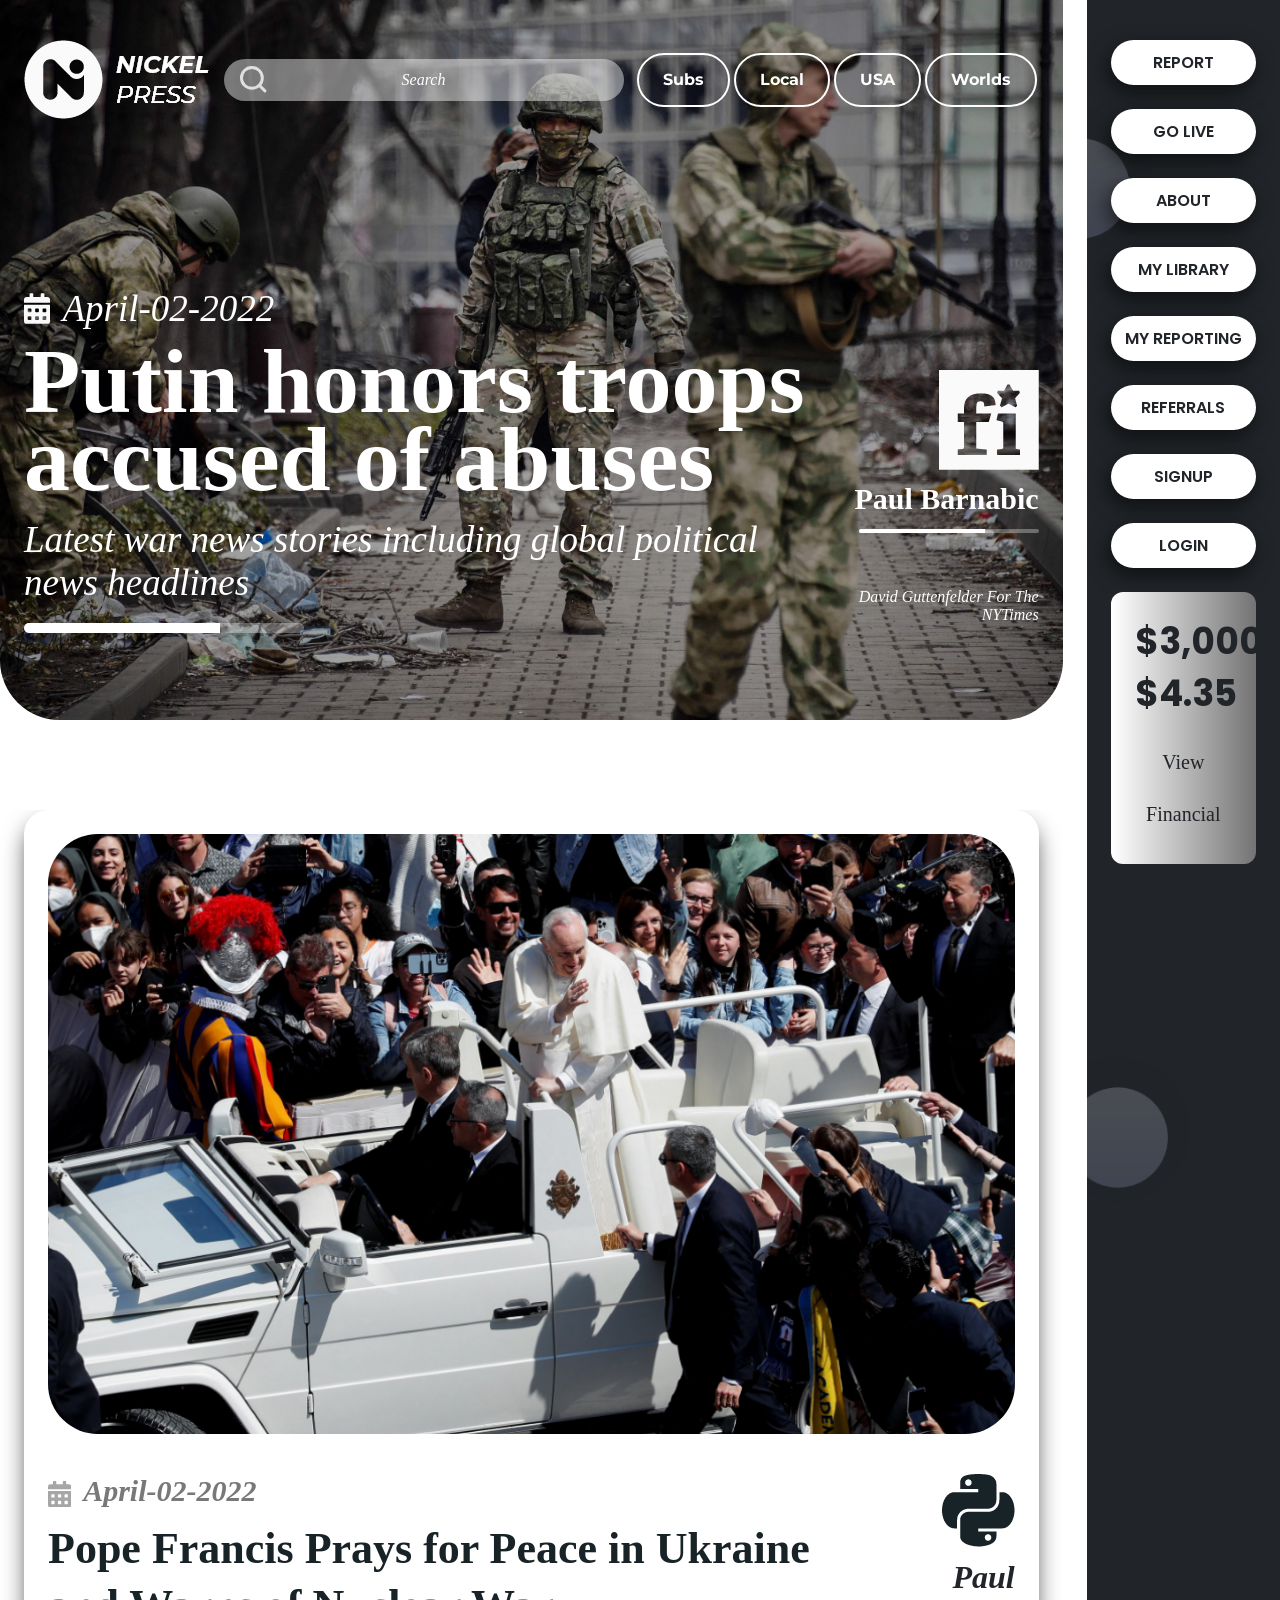
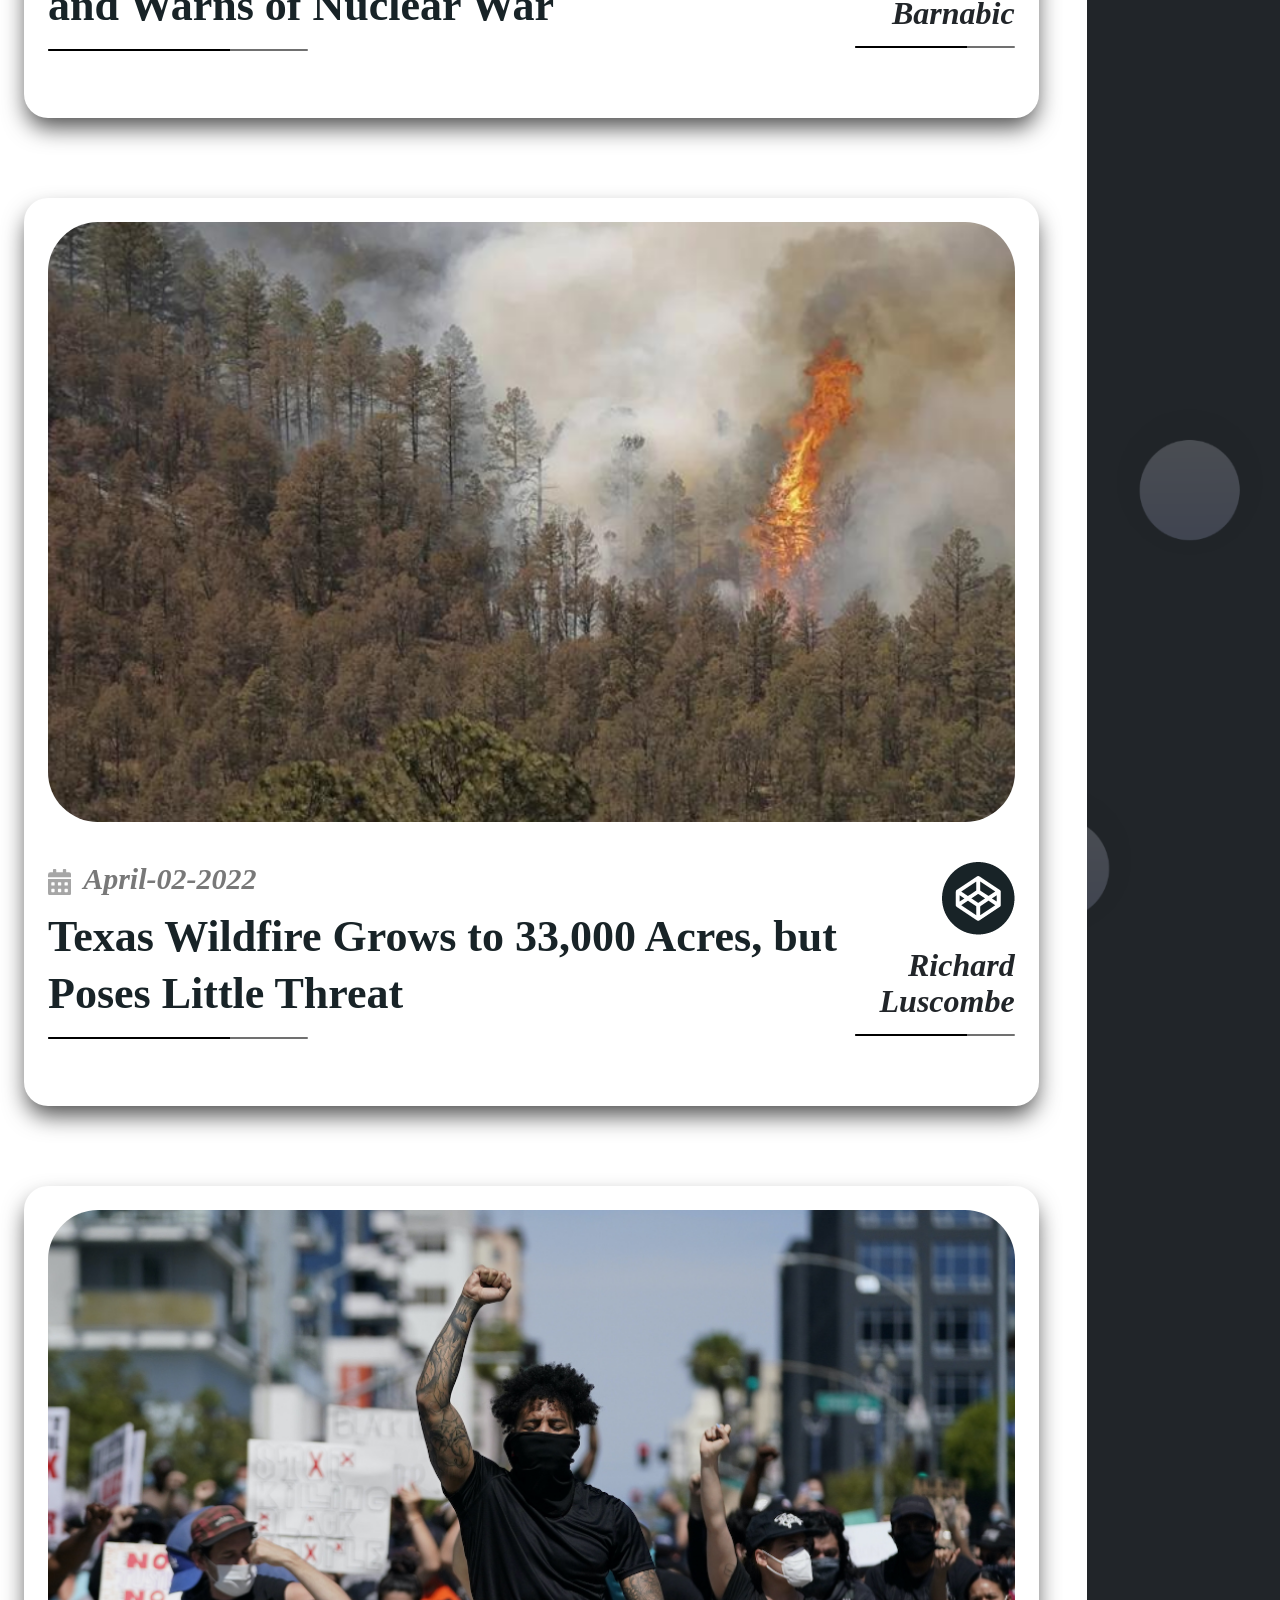
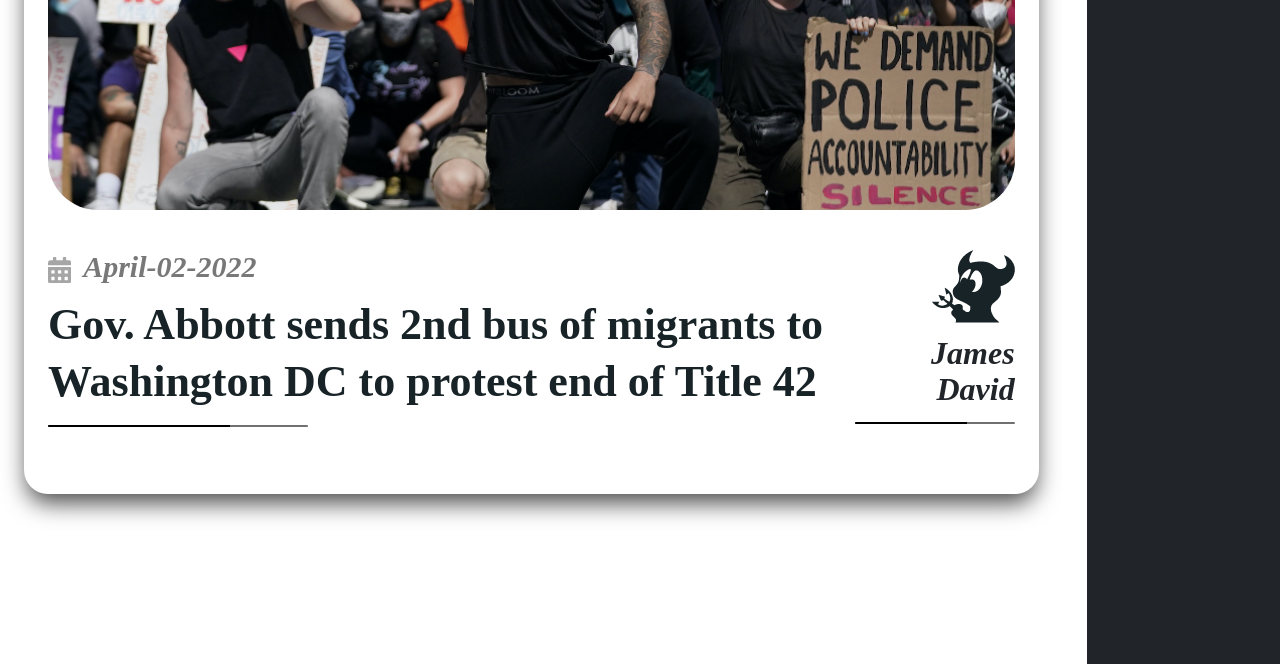
==== commit 92acefff: "fix: responsive sidebar" ====
--- a/index.html
+++ b/index.html
@@ -24,7 +24,7 @@
 
 	<body>
 		<div class="row">
-			<div class="col-lg-10 position-relative">
+			<div class="col-xl-10 position-relative">
 				<!-- header  section start  -->
 				<header class="header header-primary">
 					<div class="container">
@@ -169,7 +169,9 @@
 											repudiandae dignissimos totam!
 										</p>
 									</blockquote>
-									<a href="#" class="btn">Subscribe / View</a>
+									<a href="article.html" class="btn"
+										>Subscribe / View</a
+									>
 								</div>
 							</div>
 							<div class="article-heading">
@@ -252,7 +254,9 @@
 											repudiandae dignissimos totam!
 										</p>
 									</blockquote>
-									<a href="#" class="btn">Subscribe / View</a>
+									<a href="article.html" class="btn"
+										>Subscribe / View</a
+									>
 								</div>
 							</div>
 							<div class="article-heading">
@@ -335,7 +339,9 @@
 											repudiandae dignissimos totam!
 										</p>
 									</blockquote>
-									<a href="#" class="btn">Subscribe / View</a>
+									<a href="article.html" class="btn"
+										>Subscribe / View</a
+									>
 								</div>
 							</div>
 							<div class="article-heading">
@@ -414,7 +420,7 @@
 					</div>
 				</div>
 			</div>
-			<div class="col-lg-2 d-lg-block d-none">
+			<div class="col-xl-2 d-xl-block d-none">
 				<div
 					class="sidebar sidebar--lg bg-dark h-100"
 					style="
--- a/assets/css/main.css
+++ b/assets/css/main.css
@@ -66,7 +66,7 @@
   overflow: hidden;
   position: relative;
   border-radius: 24px;
-  padding: 12px 60px;
+  padding: 12px 0px;
   font-weight: 600;
   background-color: #fff;
   text-transform: uppercase;
@@ -124,7 +124,8 @@
 }
 
 .article:hover .article-heading {
-  display: none;
+  height: 0px;
+  visibility: hidden;
 }
 
 .article:hover .article-info {
@@ -153,6 +154,12 @@
   }
 }
 
+@media (max-width: 767px) {
+  .article-content {
+    margin: 0px;
+  }
+}
+
 .article-content .article-info {
   top: 0;
   left: 0;
@@ -189,7 +196,15 @@
   .article-content .article-info h2 {
     font-size: 16px;
     line-height: 22px;
-    margin-bottom: 16px;
+    margin-bottom: 24px;
+  }
+}
+
+@media (max-width: 1200px) {
+  .article-content .article-info blockquote {
+    height: 300px;
+    overflow: hidden;
+    overflow-y: scroll;
   }
 }
 
@@ -228,12 +243,20 @@
 
 .article-heading {
   display: flex;
+  height: 220px;
   justify-content: space-between;
+  transition: all 0.3s linear;
 }
 
 @media (max-width: 991px) {
   .article-heading {
     align-items: flex-end;
+  }
+}
+
+@media (max-width: 767px) {
+  .article-heading {
+    height: 160px;
   }
 }
 
@@ -242,6 +265,13 @@
   font-size: 44px;
   line-height: 57px;
   font-weight: 700;
+}
+
+@media (max-width: 1200px) {
+  .article-heading-info h2 {
+    font-size: 24px;
+    line-height: 32px;
+  }
 }
 
 @media (max-width: 991px) {
@@ -321,6 +351,13 @@
   font-family: "Tinos", serif;
 }
 
+@media (max-width: 1200px) {
+  .article-heading-brand p {
+    font-size: 16px;
+    line-height: 26px;
+  }
+}
+
 @media (max-width: 991px) {
   .article-heading-brand p {
     font-size: 12px;
@@ -365,6 +402,12 @@
 }
 
 .article-card-upload {
+  position: relative;
+  z-index: 1;
+}
+
+.article-card-upload input {
+  font-size: 0px;
   width: 100%;
   display: flex;
   height: 316px;
@@ -421,6 +464,14 @@
   line-height: 27px;
   text-transform: capitalize;
   font-family: "Tinos", serif;
+}
+
+.article-card-uploadBtn {
+  top: 50%;
+  left: 50%;
+  cursor: pointer;
+  position: absolute;
+  transform: translate(-50%, -50%);
 }
 
 .tabs {
@@ -567,19 +618,19 @@
 .header {
   top: 0;
   left: 0;
-  width: 82.9%;
   z-index: 999;
   position: fixed;
 }
 
-@media (max-width: 991px) {
-  .header {
+.header-primary {
+  width: 82.9%;
+  padding: 40px 0px;
+}
+
+@media (max-width: 1199px) {
+  .header-primary {
     width: 100%;
   }
-}
-
-.header-primary {
-  padding: 40px 0px;
 }
 
 .header-primary.bg {
@@ -598,7 +649,7 @@
   align-items: center;
 }
 
-@media (max-width: 991px) {
+@media (max-width: 1199px) {
   .header-primary .menues {
     order: 3;
   }
@@ -632,7 +683,7 @@
   font-family: "Montserrat", sans-serif;
 }
 
-@media (max-width: 991px) {
+@media (max-width: 1199px) {
   .header-primary .menues li a {
     font-size: 12px;
     line-height: 16px;
@@ -645,31 +696,29 @@
   background-color: #fff;
 }
 
-@media (max-width: 991px) {
+@media (max-width: 1199px) {
   .header-primary .search-field {
     display: none;
   }
 }
 
-@media (max-width: 991px) {
+@media (max-width: 1199px) {
   .header-primary .header-logo {
     order: 2;
   }
 }
 
-@media (max-width: 991px) {
-  .header-primary .header-logo .logo-lg {
-    display: none;
-  }
-}
-
-@media (min-width: 992px) {
+.header-primary .header-logo .logo-sm {
+  display: none;
+}
+
+@media (min-width: 1200px) {
   .header-primary .header-logo .logo-sm {
     display: none;
   }
 }
 
-@media (min-width: 992px) {
+@media (min-width: 1200px) {
   .header-primary .header-mobile-actions {
     display: none;
   }
@@ -761,7 +810,7 @@
   margin: 0;
 }
 
-@media (max-width: 991px) {
+@media (max-width: 1199px) {
   .header-three .bottom .author-profile__info h2,
   .header-three .bottom .author-profile__info p {
     font-size: 16px;
@@ -789,7 +838,7 @@
   background-color: #707070;
 }
 
-@media (max-width: 991px) {
+@media (max-width: 1199px) {
   .header-three .bottom .author-profile__info .bar {
     width: 150px;
     height: 6px;
@@ -1531,11 +1580,31 @@
   left: -100%;
   position: fixed;
   padding-top: 90px;
-}
-
-@media (min-width: 992px) {
+  width: 70%;
+  overflow-y: scroll;
+}
+
+@media (min-width: 1200px) {
   .sidebar--sm {
     display: none;
+  }
+}
+
+@media (max-width: 1200px) {
+  .sidebar--sm {
+    width: 30%;
+  }
+}
+
+@media (max-width: 767px) {
+  .sidebar--sm {
+    width: 40%;
+  }
+}
+
+@media (max-width: 575px) {
+  .sidebar--sm {
+    width: 80%;
   }
 }
 
@@ -1571,6 +1640,14 @@
   line-height: 52px;
   font-weight: 700;
   font-family: "Poppins", sans-serif;
+}
+
+@media (max-width: 1200px) {
+  .sidebar-promo .price h2,
+  .sidebar-promo .price p {
+    font-size: 24px;
+    line-height: 32px;
+  }
 }
 
 .sidebar-promo a {
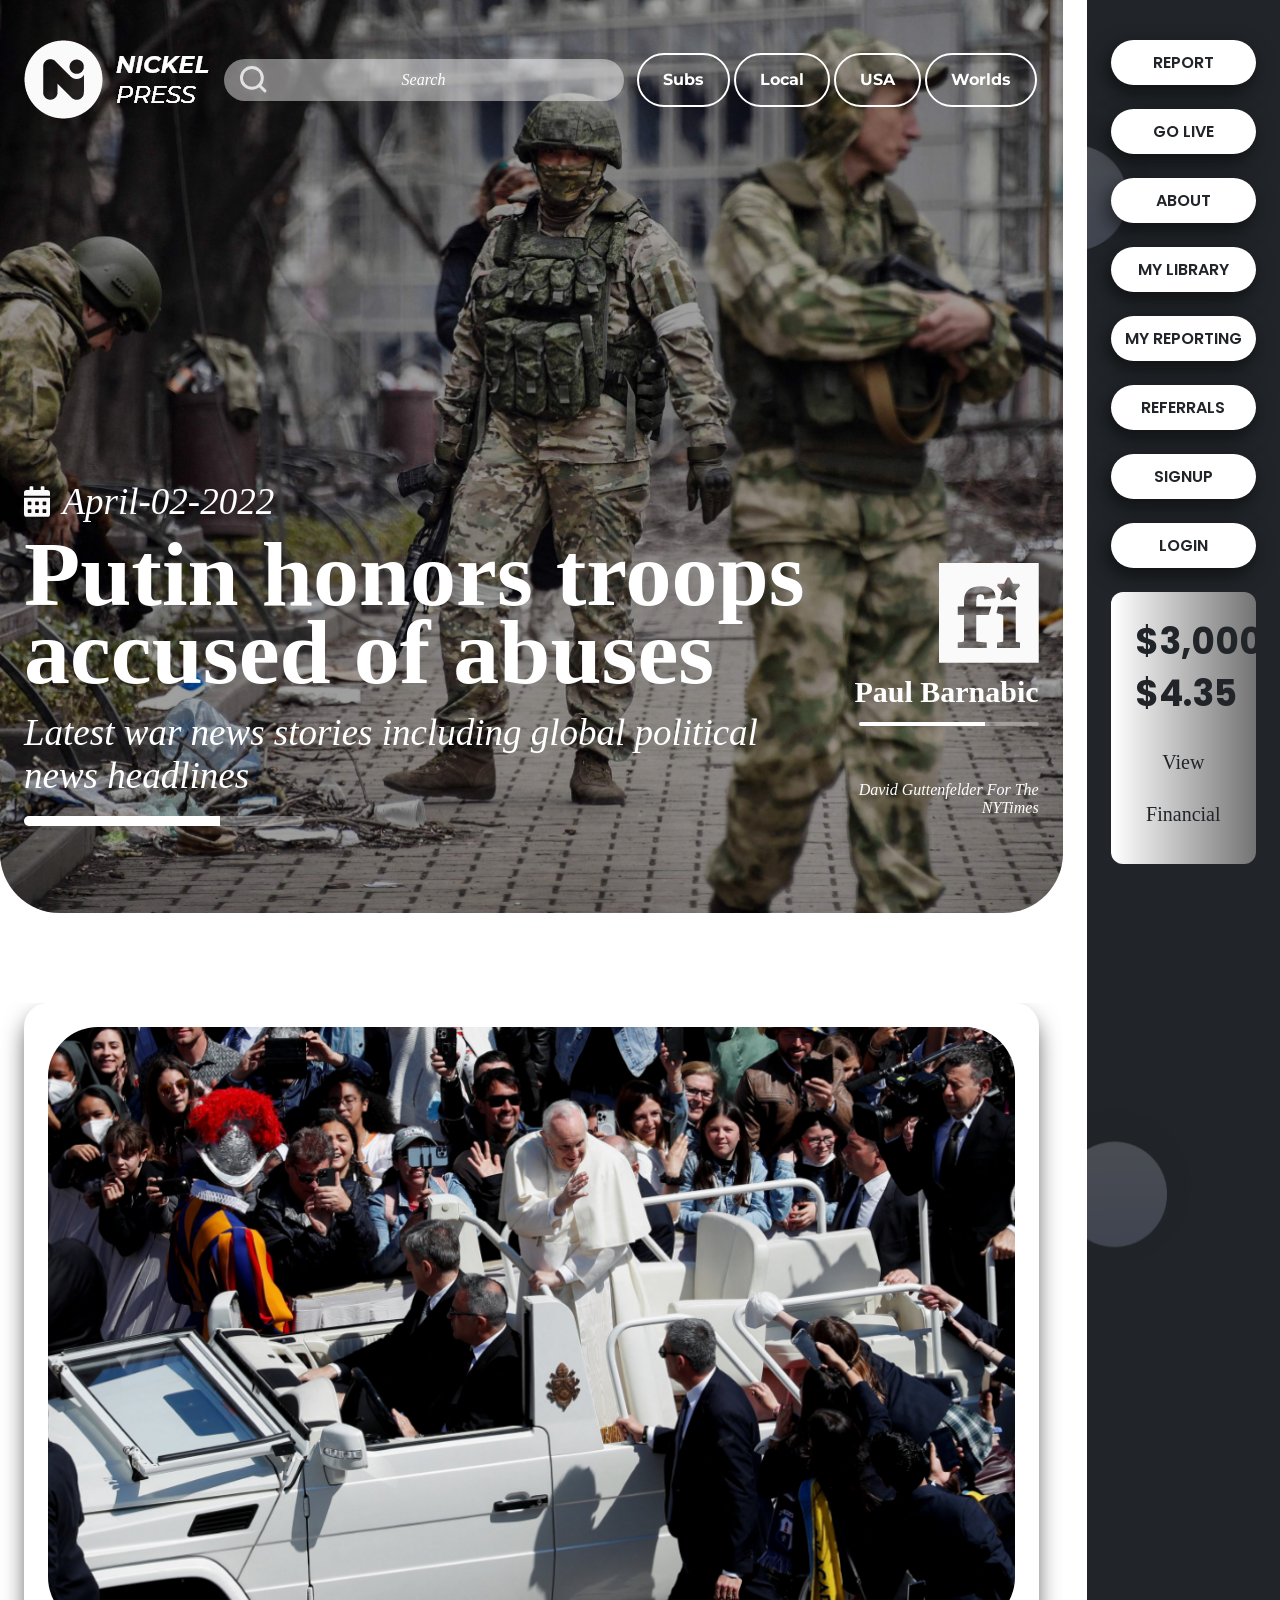
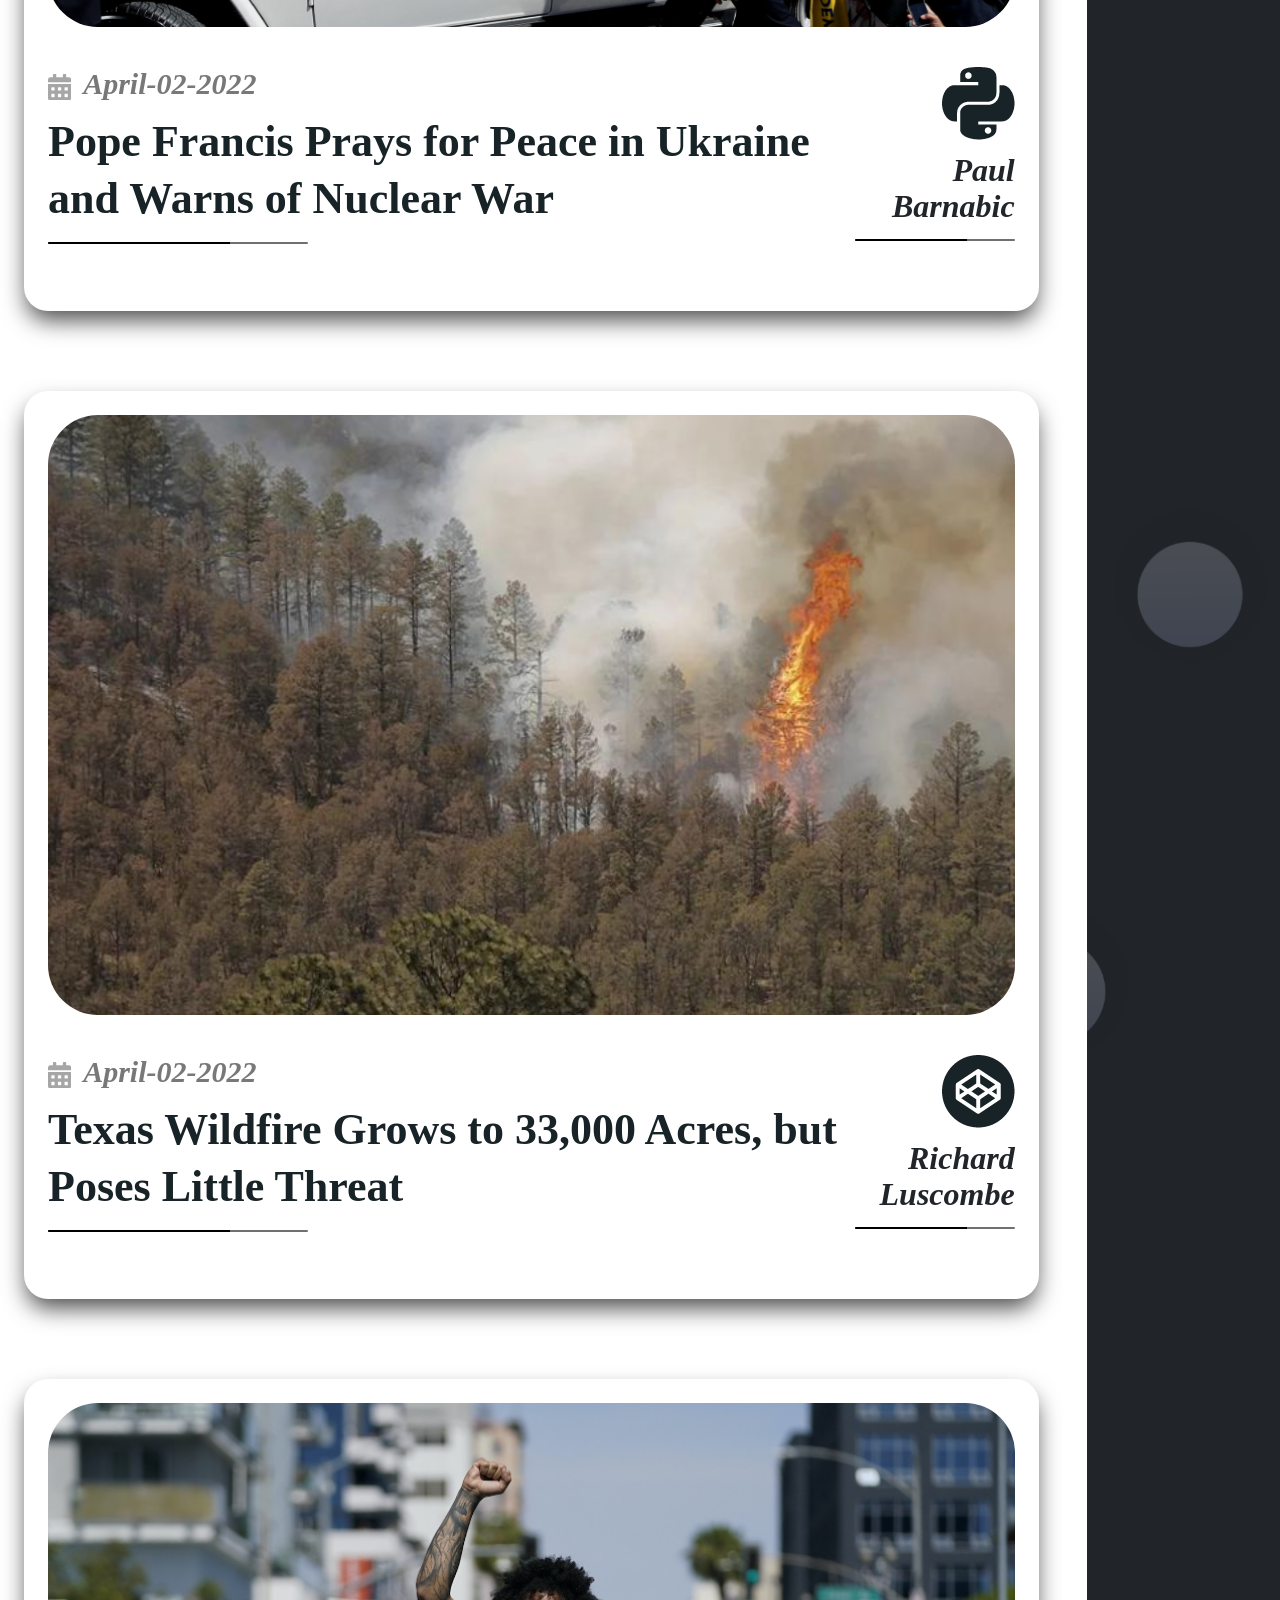
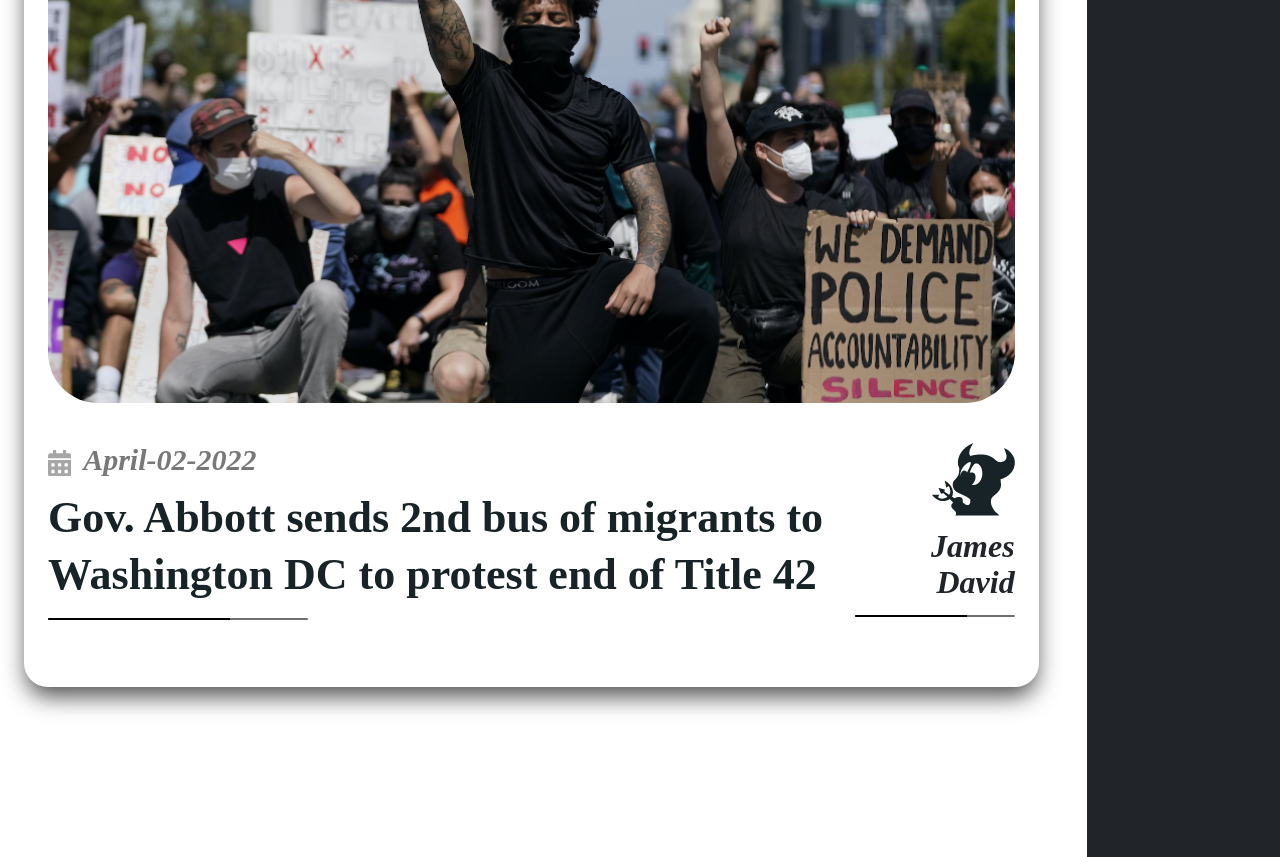
==== commit 50592e8a: "fix: missing fonts added" ====
--- a/index.html
+++ b/index.html
@@ -8,11 +8,9 @@
 		<!-- <link rel="icon" type="image/png" sizes="16x16" href=""> -->
 
 		<link rel="preconnect" href="https://fonts.googleapis.com" />
-		<link rel="preconnect" href="https://fonts.gstatic.com" crossorigin />
-		<link rel="preconnect" href="https://fonts.googleapis.com" />
-		<link rel="preconnect" href="https://fonts.gstatic.com" crossorigin />
+		<link rel="preconnect" href="https://fonts.gstatic.com" />
 		<link
-			href="https://fonts.googleapis.com/css2?family=Montserrat:wght@300;400;500;600;700&family=Poppins:wght@300;400;500;600;700;800&family=Tinos:wght@400;700&display=swap"
+			href="https://fonts.googleapis.com/css2?family=Montserrat:wght@300;400;500;600;700&family=Open+Sans:wght@400;500;600;700&family=Poppins:ital,wght@0,300;0,400;0,500;0,600;0,700;0,800;1,300&family=Tinos:wght@400;700&display=swap"
 			rel="stylesheet"
 		/>
 		<!-- Bootstrap -->
--- a/assets/css/main.css
+++ b/assets/css/main.css
@@ -402,15 +402,16 @@
 }
 
 .article-card-upload {
-  position: relative;
   z-index: 1;
+  position: relative;
 }
 
 .article-card-upload input {
+  cursor: pointer;
+  width: 100%;
+  display: flex;
+  height: 316px;
   font-size: 0px;
-  width: 100%;
-  display: flex;
-  height: 316px;
   align-items: center;
   justify-content: center;
 }
@@ -516,6 +517,13 @@
   border-right: 1px solid #70707049;
 }
 
+@media (max-width: 767px) {
+  .tabs .nav-link {
+    font-size: 18px;
+    line-height: 26px;
+  }
+}
+
 .tabs .nav-link.active {
   color: #000;
   font-weight: 600;
@@ -620,6 +628,12 @@
   left: 0;
   z-index: 999;
   position: fixed;
+}
+
+@media (max-width: 575px) {
+  .header-logo img {
+    width: 80px;
+  }
 }
 
 .header-primary {
@@ -708,11 +722,13 @@
   }
 }
 
-.header-primary .header-logo .logo-sm {
-  display: none;
-}
-
-@media (min-width: 1200px) {
+@media (max-width: 767px) {
+  .header-primary .header-logo .logo-lg {
+    display: none;
+  }
+}
+
+@media (min-width: 768px) {
   .header-primary .header-logo .logo-sm {
     display: none;
   }
@@ -941,7 +957,8 @@
   margin-right: 12px;
 }
 
-.header-three .bottom .menu li a {
+.header-three .bottom .menu li a,
+.header-three .bottom .menu li button {
   color: #000;
   font-size: 14px;
   font-weight: 700;
@@ -952,15 +969,16 @@
   border: 1px solid #707070;
   text-transform: capitalize;
   transition: all 0.3s linear;
-}
-
-.header-three .bottom .menu li a:hover {
+  font-family: "Montserrat", sans-serif;
+}
+
+.header-three .bottom .menu li a:hover,
+.header-three .bottom .menu li button:hover {
   background-color: #000;
   color: #fff;
 }
 
 .banner {
-  height: 80vh;
   border-bottom-left-radius: 60px;
   border-bottom-right-radius: 60px;
   overflow: hidden;
@@ -968,8 +986,15 @@
   width: 100%;
   display: flex;
   z-index: 1;
+  padding-top: 480px;
   padding-bottom: 80px;
   align-items: flex-end;
+}
+
+@media (max-width: 767px) {
+  .banner {
+    padding-top: 90px;
+  }
 }
 
 .banner::after {
@@ -1064,6 +1089,18 @@
   font-family: "Tinos", serif;
 }
 
+@media (max-width: 767px) {
+  .banner .newscontent-info p {
+    max-width: 300px;
+  }
+}
+
+@media (max-width: 575px) {
+  .banner .newscontent-info p {
+    max-width: 200px;
+  }
+}
+
 @media (max-width: 991px) {
   .banner .newscontent-info p {
     font-size: 16px;
@@ -1201,8 +1238,19 @@
 
 @media (max-width: 767px) {
   .banner-add {
-    width: 140px;
-  }
+    width: 80px;
+    border-bottom-right-radius: 40px;
+  }
+}
+
+@media (max-width: 767px) {
+  .banner-add button img {
+    width: 30px;
+  }
+}
+
+.banner-stream {
+  padding-top: 860px;
 }
 
 .banner-stream .banner-content {
@@ -1302,8 +1350,20 @@
   margin: 90px 0px;
 }
 
+@media (max-width: 767px) {
+  .articles {
+    margin: 45px 0px;
+  }
+}
+
 .articles .article {
   margin-bottom: 80px;
+}
+
+@media (max-width: 991px) {
+  .articles .article {
+    margin-bottom: 24px;
+  }
 }
 
 .author-details {
@@ -1372,12 +1432,13 @@
   line-height: 36px;
   font-weight: 600;
   text-transform: capitalize;
+  font-family: "Poppins", sans-serif;
 }
 
 @media (max-width: 767px) {
   .author-details .author-info h2 {
     font-size: 12px;
-    line-height: 21px;
+    line-height: 12px;
   }
 }
 
@@ -1472,8 +1533,15 @@
 }
 
 .articles-content {
+  overflow: hidden;
   margin: 90px 0px;
   position: relative;
+}
+
+@media (max-width: 767px) {
+  .articles-content {
+    margin: 45px 0px;
+  }
 }
 
 .articles-content blockquote p {
@@ -1513,12 +1581,12 @@
 .articles-content__share {
   width: 850px;
   overflow: hidden;
-  position: relative;
+  margin: 0px auto;
+  position: relative;
+  margin-top: 80px;
   border-radius: 45px;
   padding: 28px 50px;
   background-color: #eeeeee;
-  margin: 0px auto;
-  margin-top: 80px;
 }
 
 @media (max-width: 991px) {
@@ -1539,9 +1607,9 @@
   font-family: "Poppins", sans-serif;
 }
 
-@media (max-width: 991px) {
+@media (max-width: 1024px) {
   .articles-content__share input {
-    font-size: 16px;
+    font-size: 14px;
     line-height: 21px;
     width: 80%;
   }
@@ -1569,6 +1637,12 @@
   }
 }
 
+.articles-content .sticky-sidebar {
+  top: 0;
+  left: 0;
+  position: absolute;
+}
+
 .sidebar {
   padding: 40px 24px;
   transition: all 0.4s linear;
@@ -1666,12 +1740,9 @@
 }
 
 .sticky-sidebar {
-  left: 0;
-  top: 50%;
   z-index: 99;
-  position: fixed;
   padding: 0px;
-  transform: translateY(-50%);
+  width: 104px;
   background-color: #fff;
   border-top-right-radius: 38px;
   border-bottom-right-radius: 38px;
@@ -1777,7 +1848,7 @@
   padding: 30px 0px;
   font-weight: bold;
   text-transform: uppercase;
-  font-family: "Tinos", serif;
+  font-family: "Poppins", sans-serif;
   border-bottom: 1px solid #707070;
 }
 
@@ -1796,39 +1867,29 @@
 }
 
 .dashboard-field h2,
-.dashboard-field select {
+.dashboard-field select,
+.dashboard-field .bv_mainselect {
   font-size: 24px;
-  line-height: 18px;
   color: #fff;
   font-weight: 700;
+  line-height: 18px;
+  margin-bottom: 12px;
   text-transform: capitalize;
-  margin-bottom: 12px;
-}
-
-.dashboard-field .select {
-  width: 100%;
+  font-family: "Poppins", sans-serif;
+}
+
+.dashboard-field .bv_mainselect {
+  width: 100%;
+  margin: 0px;
+  padding: 0px;
   height: 44px;
-  border-radius: 24px;
-  margin: 0px;
-  position: relative;
-  overflow: hidden;
+  text-align: center;
+  position: relative;
   text-transform: uppercase;
-  background-color: #fff;
-}
-
-.dashboard-field .select select {
-  width: 100%;
-  color: #1f244d;
-  height: 100%;
-  text-align: center;
-  appearance: none;
-}
-
-.dashboard-field .select .icon {
-  position: absolute;
-  top: 50%;
-  right: 24px;
-  transform: translateY(-50%);
+}
+
+.dashboard-field .bv_mainselect .bv_atual {
+  border-radius: 24px !important;
 }
 
 .dashboard-field .per-sale {
@@ -1906,6 +1967,7 @@
   display: flex;
   padding: 24px 20px;
   margin-right: 14px;
+  margin-bottom: 14px;
   align-items: center;
   justify-content: center;
   background-color: #fff;
@@ -1915,7 +1977,7 @@
 }
 
 .dashboard-field__earning li:nth-last-child(1) {
-  margin: 0px;
+  margin-right: 0px;
 }
 
 .dashboard-field__earning li p {
@@ -2167,6 +2229,7 @@
 }
 
 #codes .modal-body {
+  padding: 0px;
   text-align: center;
 }
 
@@ -2177,6 +2240,21 @@
   padding-bottom: 60px;
   text-transform: capitalize;
   font-family: "Poppins", sans-serif;
+}
+
+@media (max-width: 767px) {
+  #codes .modal-body h2 {
+    font-size: 24px;
+    line-height: 32px;
+    padding-bottom: 24px;
+  }
+}
+
+@media (max-width: 575px) {
+  #codes .modal-body h2 {
+    font-size: 18px;
+    line-height: 21px;
+  }
 }
 
 #codes .modal-body .add-btn {
@@ -2191,9 +2269,21 @@
   box-shadow: -3px 7px 16px 1px rgba(0, 0, 0, 0.089);
 }
 
+@media (max-width: 767px) {
+  #codes .modal-body .add-btn {
+    margin-bottom: 24px;
+  }
+}
+
 #codes .modal-body .submit-wrapper {
   padding: 36px 0px;
   border-top: 1px solid #707070;
+}
+
+@media (max-width: 767px) {
+  #codes .modal-body .submit-wrapper {
+    padding: 16px 0px;
+  }
 }
 
 #codes .modal-body .submit-wrapper button {
@@ -2220,6 +2310,12 @@
   justify-content: center;
 }
 
+@media (max-width: 767px) {
+  #codes .modal-body .field {
+    flex-direction: column;
+  }
+}
+
 #codes .modal-body .field label {
   font-size: 24px;
   line-height: 36px;
@@ -2228,11 +2324,26 @@
   font-family: "Poppins", sans-serif;
 }
 
+@media (max-width: 767px) {
+  #codes .modal-body .field label {
+    font-size: 18px;
+    line-height: 26px;
+    margin: 0px;
+    margin-bottom: 12px;
+  }
+}
+
 #codes .modal-body .field-wrapper {
   width: 350px;
   border-radius: 38px;
   background-color: #fff;
   border: 2px solid #707070;
+}
+
+@media (max-width: 767px) {
+  #codes .modal-body .field-wrapper {
+    width: 90%;
+  }
 }
 
 #codes .modal-body .field-wrapper input {
@@ -2250,16 +2361,24 @@
   color: #707070;
 }
 
-#publishModal .modal-content {
+#codes .modal-body .add-btn span {
+  margin-right: 12px;
+  display: inline-block;
+}
+
+#publishModal .modal-content,
+.finalStep-modal .modal-content {
   border-radius: 24px;
 }
 
-#publishModal .modal-body {
+#publishModal .modal-body,
+.finalStep-modal .modal-body {
   font-family: "Poppins", sans-serif;
   padding: 0px;
 }
 
-#publishModal .modal-body > h2 {
+#publishModal .modal-body > h2,
+.finalStep-modal .modal-body > h2 {
   color: #000000;
   font-size: 30px;
   line-height: 46px;
@@ -2268,12 +2387,14 @@
   margin-bottom: 60px;
 }
 
-#publishModal .modal-body .profile-contents {
+#publishModal .modal-body .profile-contents,
+.finalStep-modal .modal-body .profile-contents {
   text-align: center;
   margin: 0px auto;
 }
 
-#publishModal .modal-body .profile-contents > h2 {
+#publishModal .modal-body .profile-contents > h2,
+.finalStep-modal .modal-body .profile-contents > h2 {
   font-size: 24px;
   line-height: 35px;
   font-weight: 600;
@@ -2282,7 +2403,8 @@
   font-family: "Poppins", sans-serif;
 }
 
-#publishModal .modal-body .profile-contents .profile-contents__item {
+#publishModal .modal-body .profile-contents .profile-contents__item,
+.finalStep-modal .modal-body .profile-contents .profile-contents__item {
   display: flex;
   align-items: center;
   padding-bottom: 80px;
@@ -2292,14 +2414,16 @@
 }
 
 @media (max-width: 991px) {
-  #publishModal .modal-body .profile-contents .profile-contents__item {
+  #publishModal .modal-body .profile-contents .profile-contents__item,
+  .finalStep-modal .modal-body .profile-contents .profile-contents__item {
     width: 100%;
     flex-direction: column;
     padding-bottom: 30px;
   }
 }
 
-#publishModal .modal-body .profile-contents .profile-contents__item .profile-box {
+#publishModal .modal-body .profile-contents .profile-contents__item .profile-box,
+.finalStep-modal .modal-body .profile-contents .profile-contents__item .profile-box {
   width: 100%;
   height: 250px;
   cursor: pointer;
@@ -2313,31 +2437,37 @@
   border: 2px solid #70707049;
 }
 
-#publishModal .modal-body .profile-contents .profile-contents__item .profile-box:hover {
+#publishModal .modal-body .profile-contents .profile-contents__item .profile-box:hover,
+.finalStep-modal .modal-body .profile-contents .profile-contents__item .profile-box:hover {
   color: #fff;
   background-color: #000;
 }
 
-#publishModal .modal-body .profile-contents .profile-contents__item .profile-box:hover p {
+#publishModal .modal-body .profile-contents .profile-contents__item .profile-box:hover p,
+.finalStep-modal .modal-body .profile-contents .profile-contents__item .profile-box:hover p {
   color: #fff;
 }
 
 @media (max-width: 991px) {
-  #publishModal .modal-body .profile-contents .profile-contents__item .profile-box {
+  #publishModal .modal-body .profile-contents .profile-contents__item .profile-box,
+  .finalStep-modal .modal-body .profile-contents .profile-contents__item .profile-box {
     margin: 0px;
     margin-bottom: 24px;
   }
 }
 
-#publishModal .modal-body .profile-contents .profile-contents__item .profile-box:nth-last-child(1) {
+#publishModal .modal-body .profile-contents .profile-contents__item .profile-box:nth-last-child(1),
+.finalStep-modal .modal-body .profile-contents .profile-contents__item .profile-box:nth-last-child(1) {
   margin: 0px;
 }
 
-#publishModal .modal-body .profile-contents .profile-contents__item .profile-box__icon {
+#publishModal .modal-body .profile-contents .profile-contents__item .profile-box__icon,
+.finalStep-modal .modal-body .profile-contents .profile-contents__item .profile-box__icon {
   margin-bottom: 40px;
 }
 
-#publishModal .modal-body .profile-contents .profile-contents__item .profile-box p {
+#publishModal .modal-body .profile-contents .profile-contents__item .profile-box p,
+.finalStep-modal .modal-body .profile-contents .profile-contents__item .profile-box p {
   color: #000;
   font-size: 18px;
   line-height: 30px;
@@ -2346,7 +2476,8 @@
   font-family: "Poppins", sans-serif;
 }
 
-#publishModal .modal-body form > h2 {
+#publishModal .modal-body form > h2,
+.finalStep-modal .modal-body form > h2 {
   color: #000;
   font-size: 24px;
   line-height: 35px;
@@ -2355,13 +2486,16 @@
 }
 
 @media (max-width: 991px) {
-  #publishModal .modal-body form > h2 {
+  #publishModal .modal-body form > h2,
+  .finalStep-modal .modal-body form > h2 {
     text-align: left;
   }
 }
 
 #publishModal .modal-body form .field,
-#publishModal .modal-body form .form-content {
+#publishModal .modal-body form .form-content,
+.finalStep-modal .modal-body form .field,
+.finalStep-modal .modal-body form .form-content {
   display: flex;
   justify-content: space-between;
   align-items: center;
@@ -2369,32 +2503,38 @@
 
 @media (max-width: 991px) {
   #publishModal .modal-body form .field,
-  #publishModal .modal-body form .form-content {
+  #publishModal .modal-body form .form-content,
+  .finalStep-modal .modal-body form .field,
+  .finalStep-modal .modal-body form .form-content {
     flex-direction: column;
     align-items: flex-start;
   }
 }
 
-#publishModal .modal-body form .form-content {
+#publishModal .modal-body form .form-content,
+.finalStep-modal .modal-body form .form-content {
   width: 70%;
   margin: 0px auto;
   padding-bottom: 60px;
 }
 
 @media (max-width: 1340px) {
-  #publishModal .modal-body form .form-content {
+  #publishModal .modal-body form .form-content,
+  .finalStep-modal .modal-body form .form-content {
     width: 90%;
   }
 }
 
 @media (max-width: 991px) {
-  #publishModal .modal-body form .form-content {
+  #publishModal .modal-body form .form-content,
+  .finalStep-modal .modal-body form .form-content {
     width: 100%;
     flex-direction: column;
   }
 }
 
-#publishModal .modal-body form .form-content .form-check-label {
+#publishModal .modal-body form .form-content .form-check-label,
+.finalStep-modal .modal-body form .form-content .form-check-label {
   font-size: 18px;
   line-height: 24px;
   font-weight: 600;
@@ -2402,23 +2542,27 @@
   white-space: nowrap;
 }
 
-#publishModal .modal-body form .form-content .form-check-input:checked {
+#publishModal .modal-body form .form-content .form-check-input:checked,
+.finalStep-modal .modal-body form .form-content .form-check-input:checked {
   background-color: #000;
   border-color: #000;
   box-shadow: none;
 }
 
-#publishModal .modal-body form .field {
+#publishModal .modal-body form .field,
+.finalStep-modal .modal-body form .field {
   margin-right: 24px;
 }
 
 @media (max-width: 991px) {
-  #publishModal .modal-body form .field {
+  #publishModal .modal-body form .field,
+  .finalStep-modal .modal-body form .field {
     margin-bottom: 24px;
   }
 }
 
-#publishModal .modal-body form .field label {
+#publishModal .modal-body form .field label,
+.finalStep-modal .modal-body form .field label {
   color: #000;
   font-size: 18px;
   line-height: 27px;
@@ -2427,14 +2571,16 @@
   white-space: nowrap;
 }
 
-#publishModal .modal-body form .field-wrapper {
+#publishModal .modal-body form .field-wrapper,
+.finalStep-modal .modal-body form .field-wrapper {
   width: 260px;
   height: 44px;
   border-radius: 25px;
   border: 1px solid #707070;
 }
 
-#publishModal .modal-body form .field-wrapper input {
+#publishModal .modal-body form .field-wrapper input,
+.finalStep-modal .modal-body form .field-wrapper input {
   font-size: 18px;
   line-height: 26px;
   padding: 12px 26px;
@@ -2444,11 +2590,13 @@
   font-family: "Poppins", sans-serif;
 }
 
-#publishModal .modal-body form .field-wrapper input::placeholde {
+#publishModal .modal-body form .field-wrapper input::placeholde,
+.finalStep-modal .modal-body form .field-wrapper input::placeholde {
   color: #707070;
 }
 
-#publishModal .modal-body form .actions {
+#publishModal .modal-body form .actions,
+.finalStep-modal .modal-body form .actions {
   display: flex;
   padding: 32px;
   align-items: center;
@@ -2456,7 +2604,8 @@
   justify-content: space-between;
 }
 
-#publishModal .modal-body form .actions button {
+#publishModal .modal-body form .actions button,
+.finalStep-modal .modal-body form .actions button {
   font-size: 16px;
   line-height: 19px;
   font-weight: 600;
@@ -2466,7 +2615,8 @@
   border: 3px solid #000000;
 }
 
-#publishModal .modal-body form .actions button.submit {
+#publishModal .modal-body form .actions button.submit,
+.finalStep-modal .modal-body form .actions button.submit {
   color: #fff;
   background-color: #000;
 }
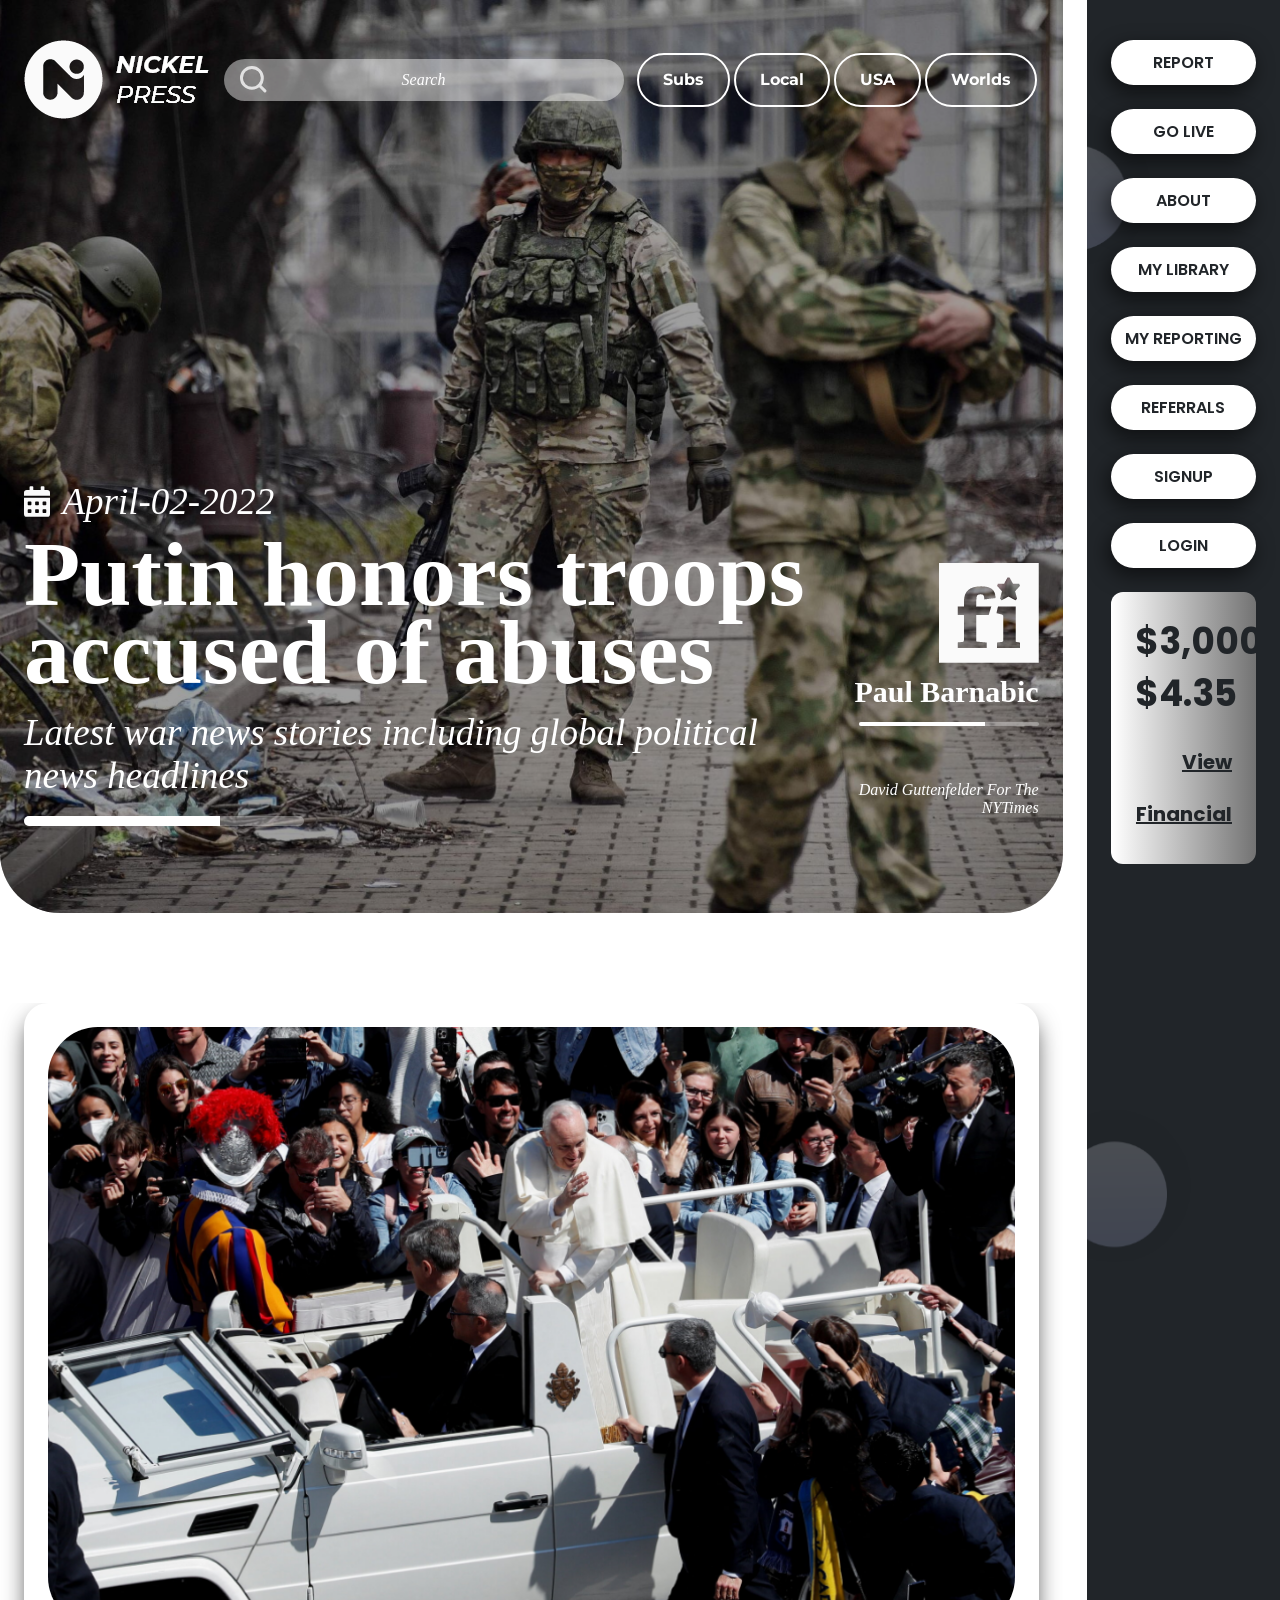
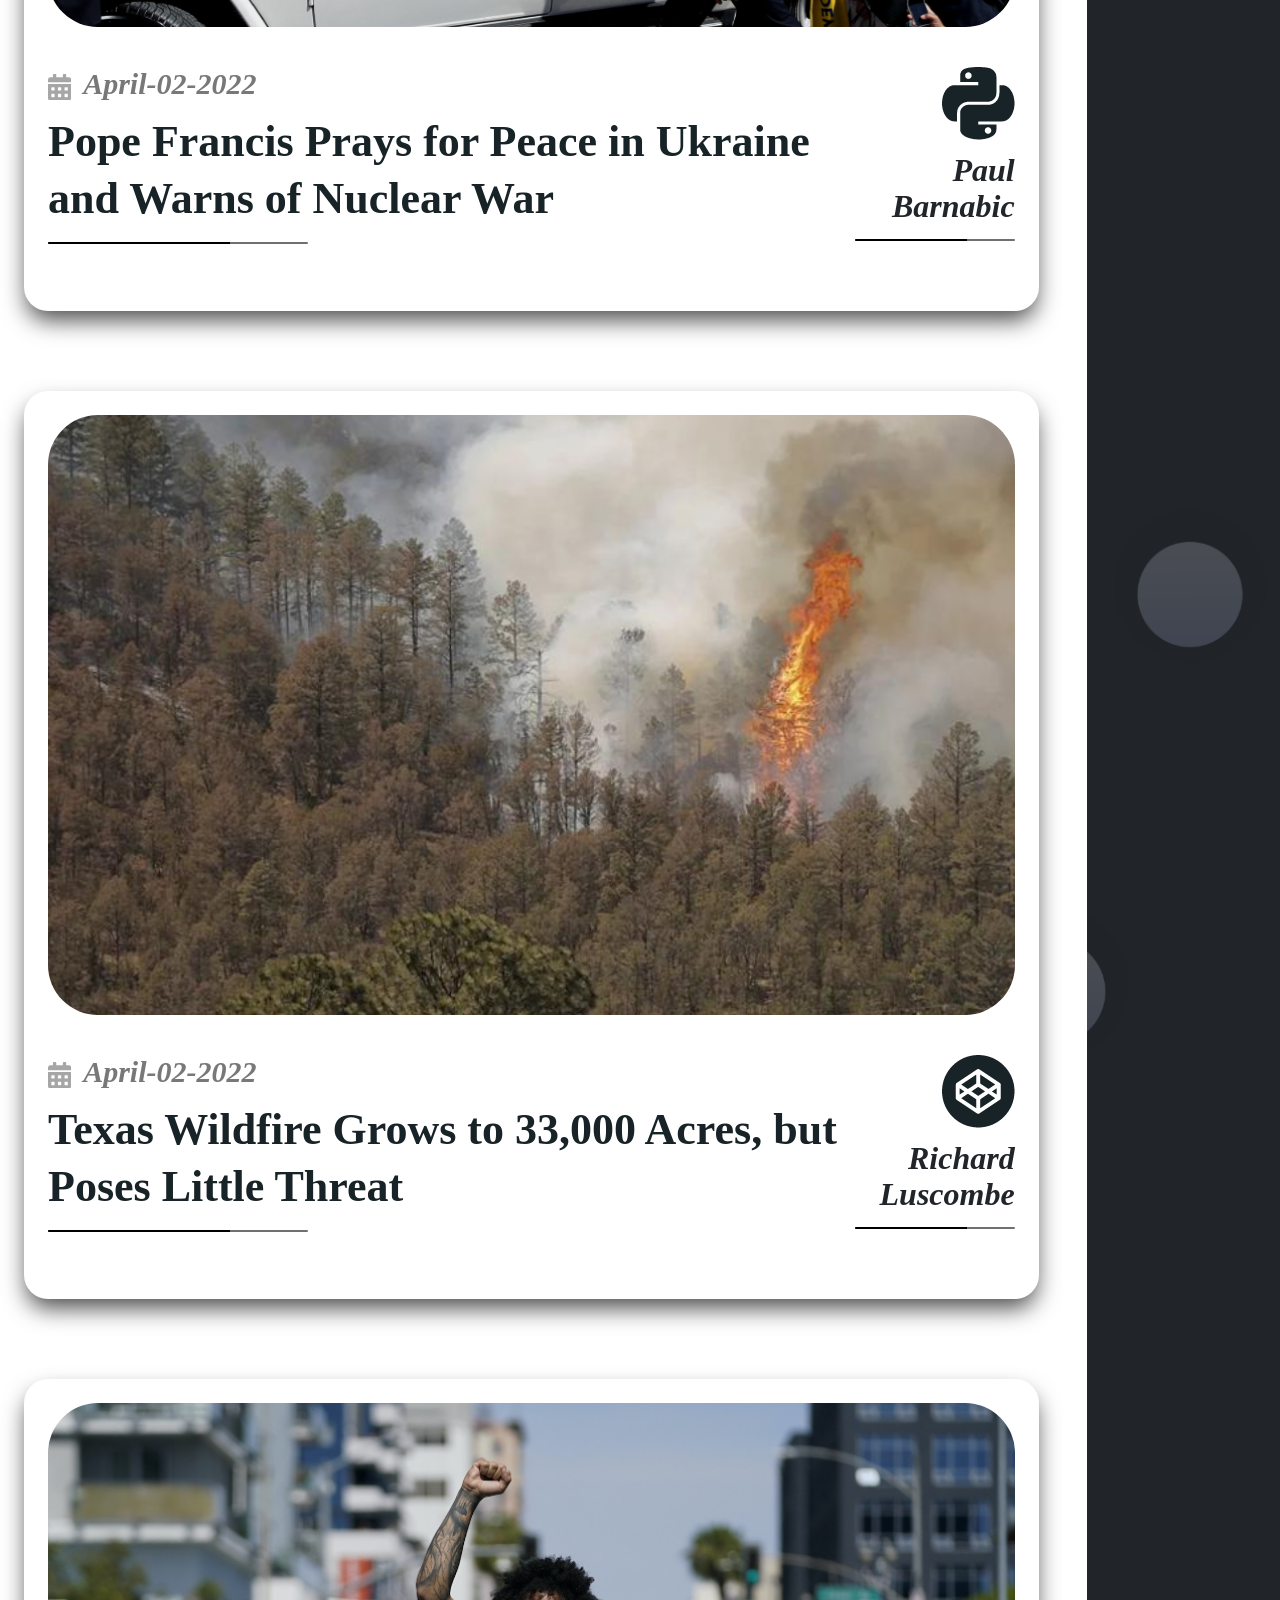
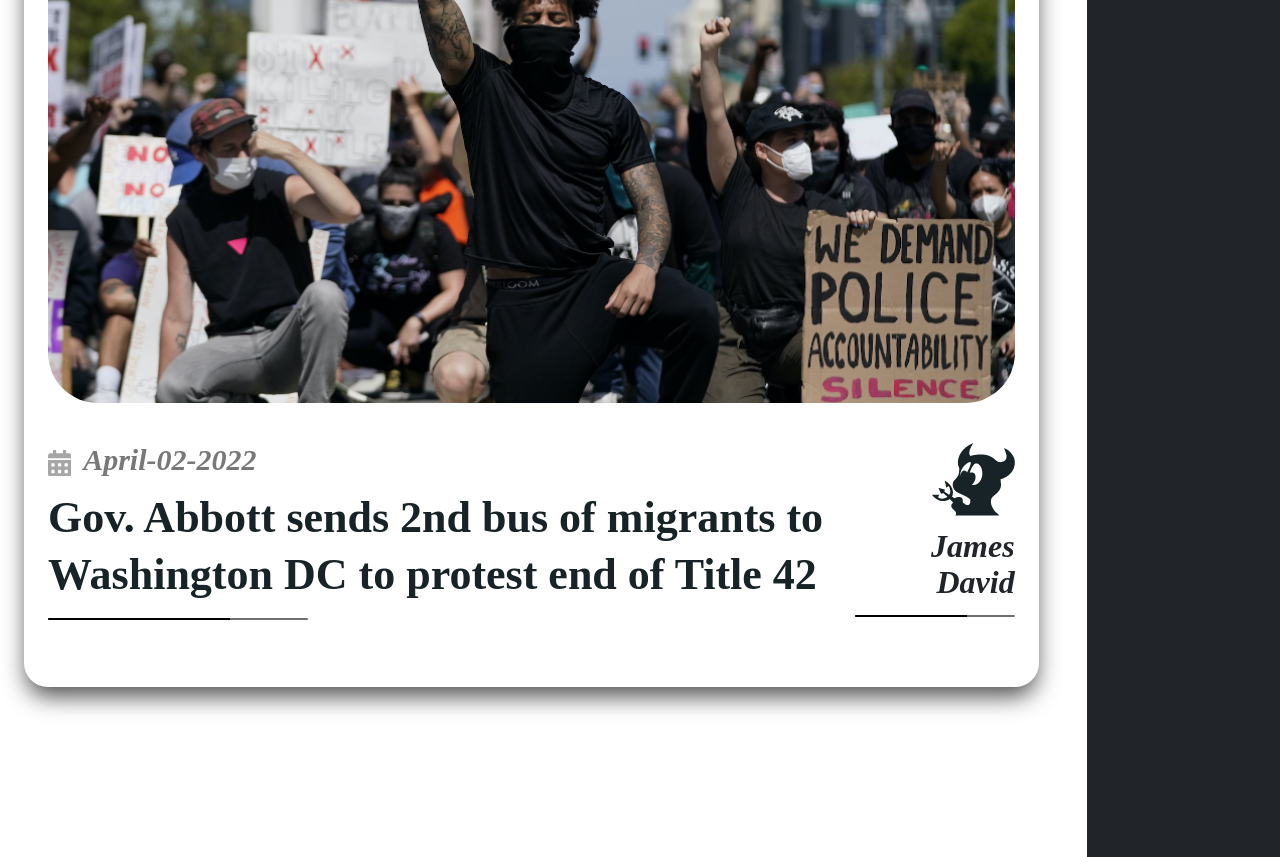
==== commit 3d48a8a2: "update: added financial missing section" ====
--- a/index.html
+++ b/index.html
@@ -409,12 +409,51 @@
 					</ul>
 
 					<div class="sidebar-promo">
-						<div class="price">
-							<h2>$3,000,000</h2>
-							<p>$4.35</p>
-						</div>
-
-						<a href="#">View Financial </a>
+						<div class="sidebar-promo-price">
+							<div class="price">
+								<h2>$3,000,000</h2>
+								<p>$4.35</p>
+							</div>
+
+							<a href="#">View Financial </a>
+						</div>
+						<div class="sidebar-promo-info">
+							<h2 class="title">Estimate Earning</h2>
+							<p>$300,000/ A Month</p>
+							<span class="bar"></span>
+							<div class="content">
+								<h2>100,000 Subscribers</h2>
+								<ul>
+									<li>
+										<span>
+											<img
+												src="assets/images/icons/check.svg"
+												alt="icon"
+											/>
+										</span>
+										Buy my Subscription
+									</li>
+									<li>
+										<span>
+											<img
+												src="assets/images/icons/check.svg"
+												alt="icon"
+											/>
+										</span>
+										Buy my Article
+									</li>
+									<li>
+										<span>
+											<img
+												src="assets/images/icons/check.svg"
+												alt="icon"
+											/>
+										</span>
+										Buy my Article
+									</li>
+								</ul>
+							</div>
+						</div>
 					</div>
 				</div>
 			</div>
@@ -438,12 +477,51 @@
 					</ul>
 
 					<div class="sidebar-promo">
-						<div class="price">
-							<h2>$3,000,000</h2>
-							<p>$4.35</p>
-						</div>
-
-						<a href="#">View Financial </a>
+						<div class="sidebar-promo-price">
+							<div class="price">
+								<h2>$3,000,000</h2>
+								<p>$4.35</p>
+							</div>
+
+							<a href="#" class="trigger">View Financial</a>
+						</div>
+						<div class="sidebar-promo-info">
+							<h2 class="title">Estimate Earning</h2>
+							<p>$300,000/ A Month</p>
+							<span class="bar"></span>
+							<div class="content">
+								<h2>100,000 Subscribers</h2>
+								<ul>
+									<li>
+										<span>
+											<img
+												src="assets/images/icons/check.svg"
+												alt="icon"
+											/>
+										</span>
+										Buy my Subscription
+									</li>
+									<li>
+										<span>
+											<img
+												src="assets/images/icons/check.svg"
+												alt="icon"
+											/>
+										</span>
+										Buy my Article
+									</li>
+									<li>
+										<span>
+											<img
+												src="assets/images/icons/check.svg"
+												alt="icon"
+											/>
+										</span>
+										Buy my Article
+									</li>
+								</ul>
+							</div>
+						</div>
 					</div>
 				</div>
 			</div>
--- a/assets/css/main.css
+++ b/assets/css/main.css
@@ -1700,8 +1700,11 @@
   border-radius: 12px;
   position: relative;
   overflow: hidden;
+  text-align: right;
   background: white;
+  font-family: "Poppins", sans-serif;
   background: linear-gradient(90deg, white 1%, #737373 100%);
+  position: relative;
 }
 
 .sidebar-promo .price {
@@ -1725,12 +1728,77 @@
 }
 
 .sidebar-promo a {
+  width: 100%;
   font-size: 20px;
+  display: inline;
+  font-weight: 700;
   line-height: 52px;
   text-align: center;
-  width: 100%;
+  text-transform: capitalize;
+  text-decoration: underline;
+  font-family: "Poppins", sans-serif;
+}
+
+.sidebar-promo-info {
+  text-align: initial;
+  display: none;
+}
+
+.sidebar-promo-info .title,
+.sidebar-promo-info p,
+.sidebar-promo-info .content h2 {
+  color: #000;
+}
+
+.sidebar-promo-info .title {
+  font-size: 18px;
+  font-weight: 600;
+  line-height: 52px;
+}
+
+.sidebar-promo-info p {
+  font-size: 19px;
+  font-weight: 700;
+  white-space: nowrap;
+}
+
+.sidebar-promo-info .bar {
+  width: 100%;
+  height: 1px;
+  margin-bottom: 12px;
   display: inline-block;
+  background-color: #000;
+  position: relative;
+}
+
+.sidebar-promo-info .bar::after {
+  content: "";
+  top: 50%;
+  left: 50%;
+  transform: translate(-50%, -50%);
+  width: 18px;
+  height: 18px;
+  border-radius: 50%;
+  position: absolute;
+  background-color: #fff;
+}
+
+.sidebar-promo-info .content h2 {
+  font-size: 18px;
+  line-height: 52px;
+  font-weight: 700;
+}
+
+.sidebar-promo-info .content ul {
+  padding: 0px;
+}
+
+.sidebar-promo-info .content ul li {
+  color: #000;
+  font-size: 16px;
+  line-height: 26px;
   text-transform: capitalize;
+  font-weight: 600;
 }
 
 .sidebar-close {
@@ -1790,6 +1858,10 @@
 
 body.open .sidebar {
   left: 0;
+}
+
+body.show-details .sidebar-promo-info {
+  display: block;
 }
 
 .dashboard {
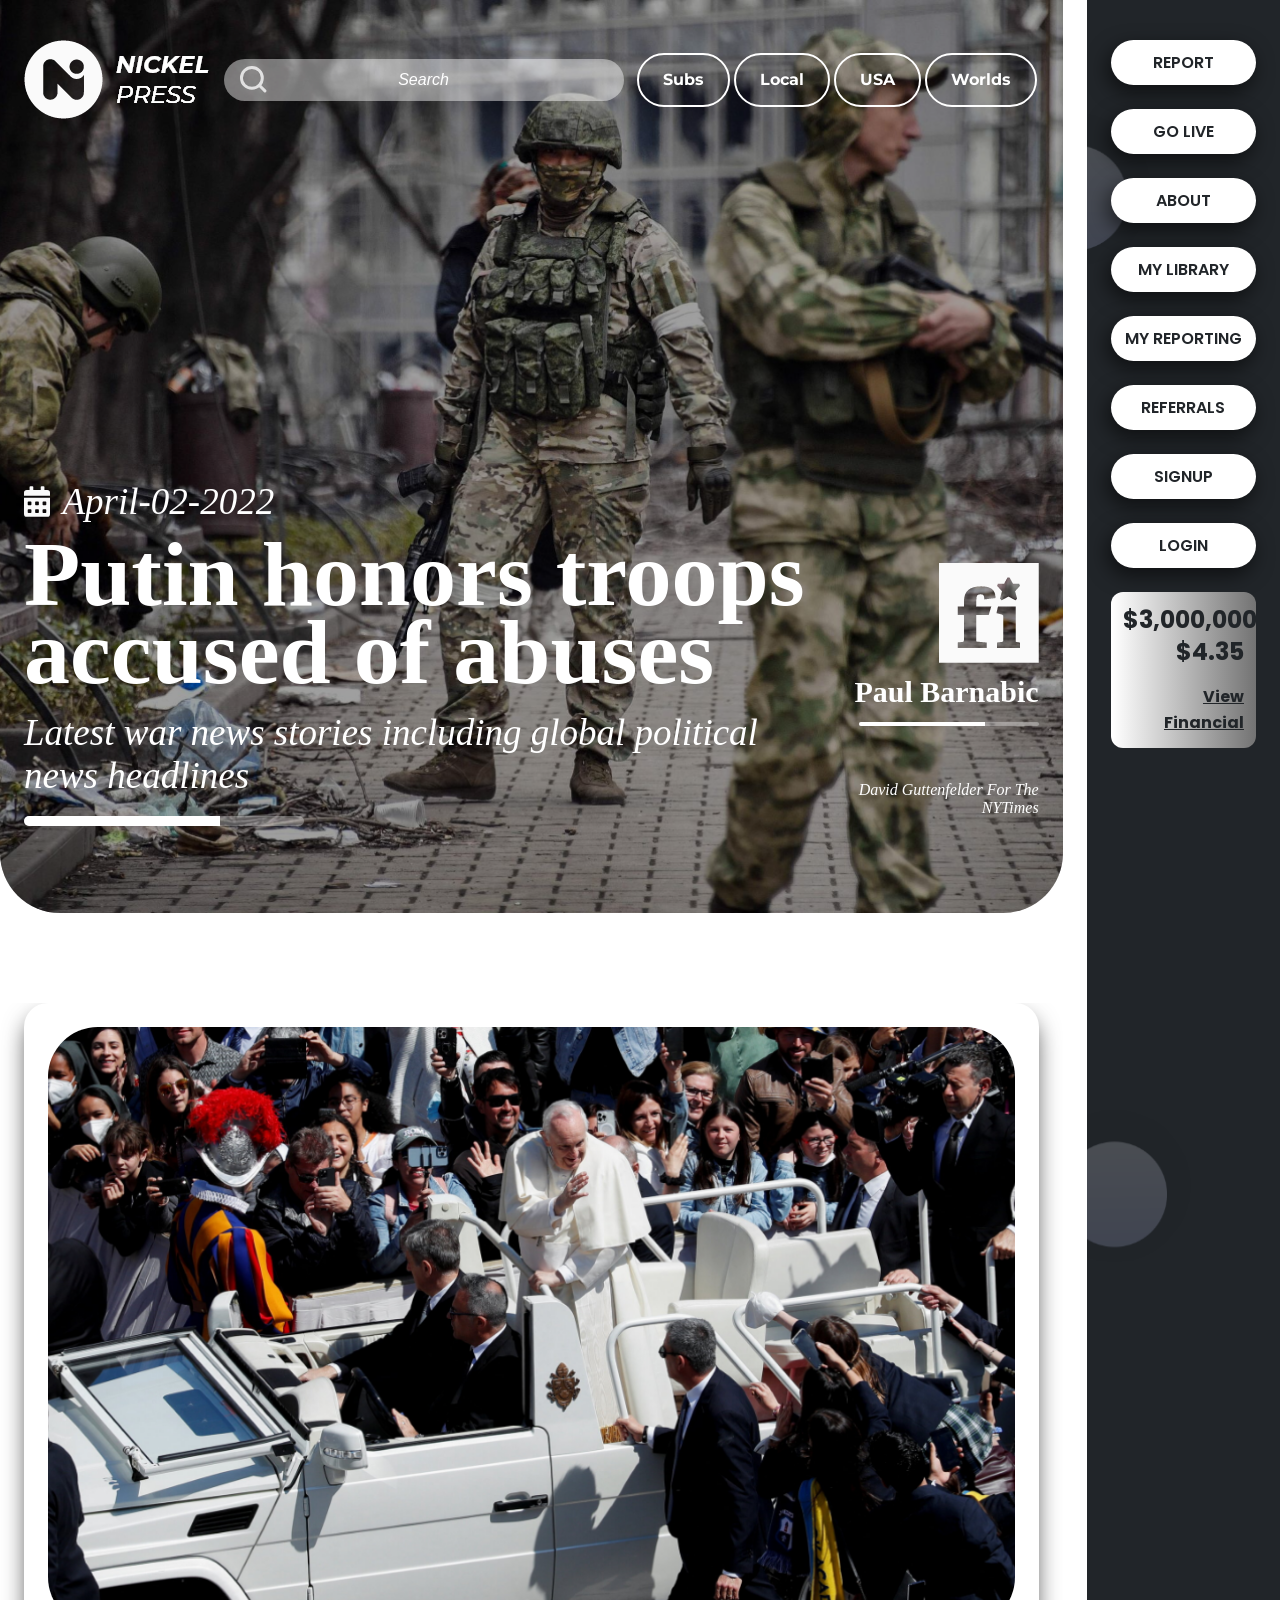
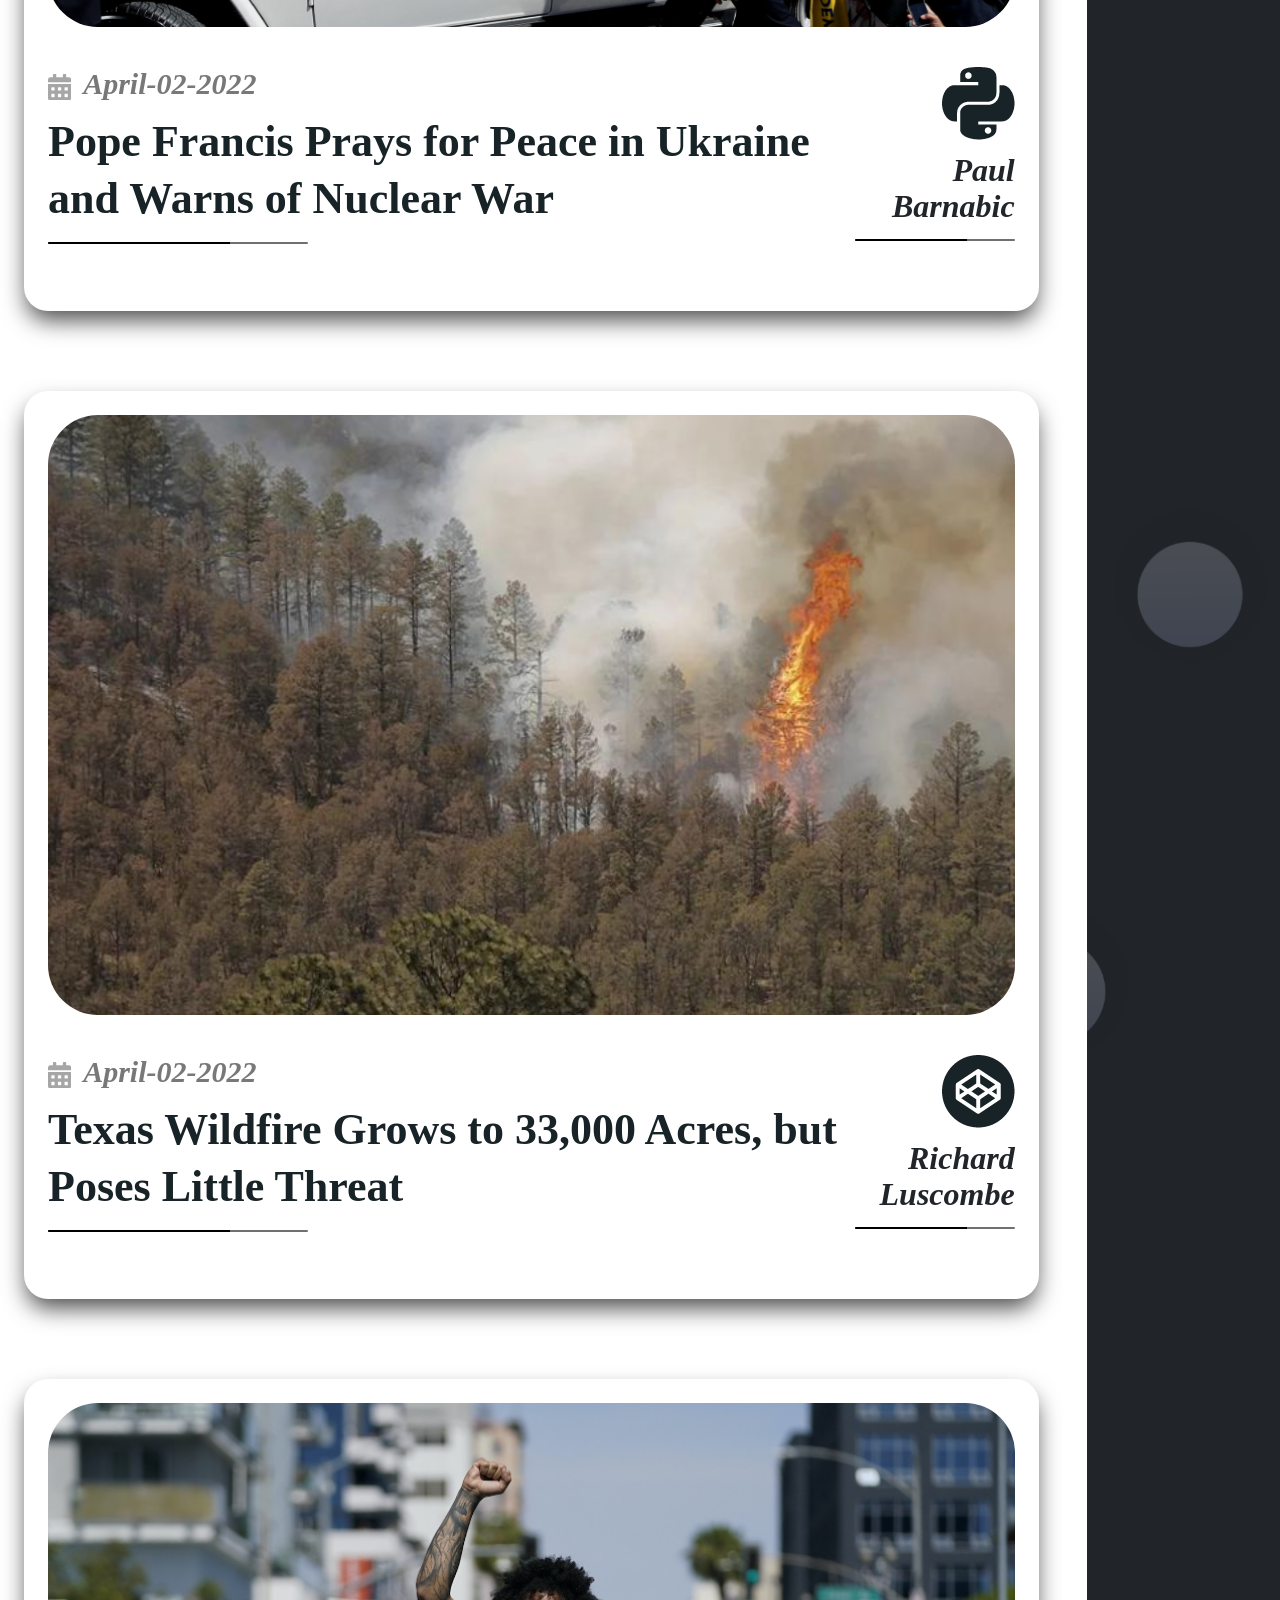
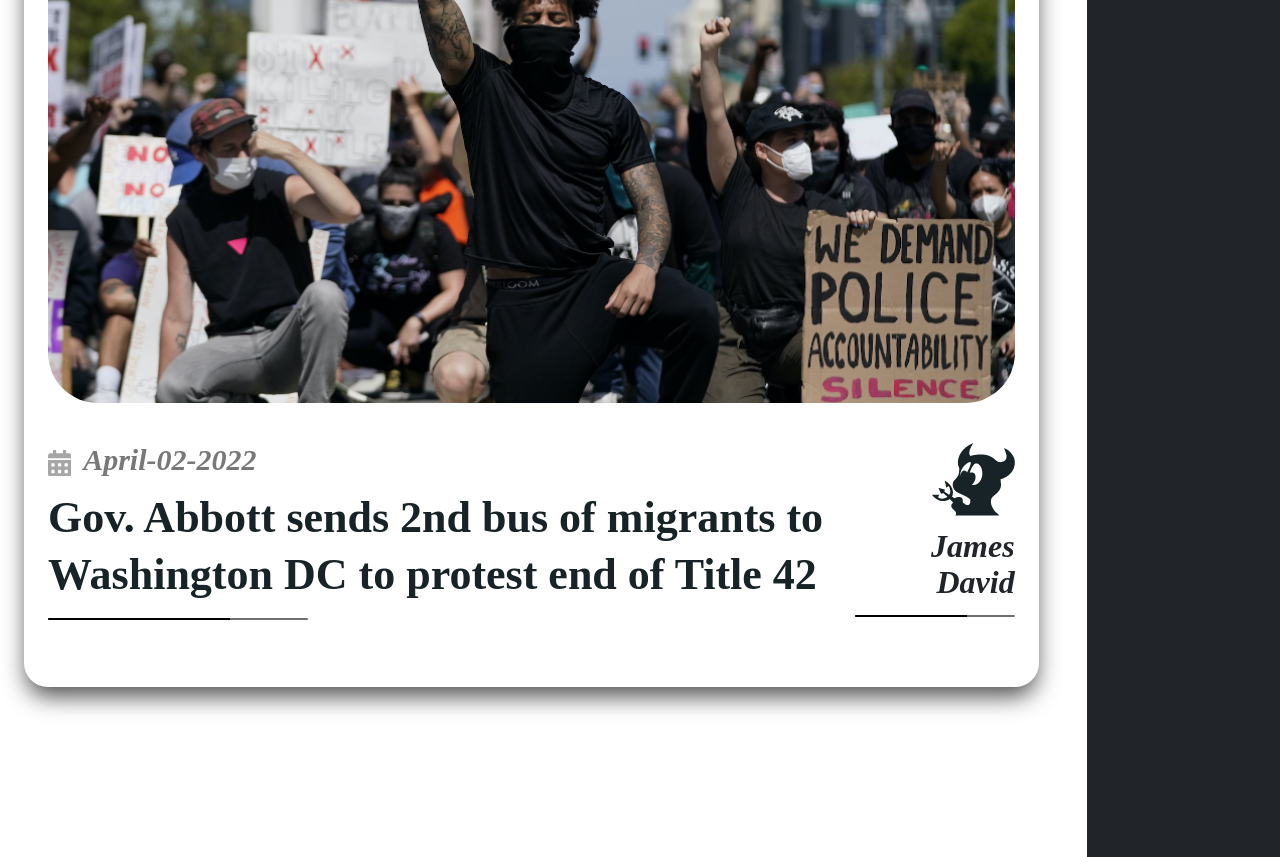
==== commit ff2ce578: "update: range slider added" ====
--- a/index.html
+++ b/index.html
@@ -15,6 +15,7 @@
 		/>
 		<!-- Bootstrap -->
 		<link rel="stylesheet" href="assets/css/bootstrap.min.css" />
+		<link rel="stylesheet" href="assets/css/nouislider.min.css" />
 		<!-- Main css -->
 		<link rel="stylesheet" href="assets/css/main.css" />
 		<link rel="stylesheet" href="assets/css/main.css.map" />
@@ -405,7 +406,7 @@
 						<li><a class="btn" href="#">MY Reporting</a></li>
 						<li><a class="btn" href="#">Referrals</a></li>
 						<li><a class="btn" href="#">Signup</a></li>
-						<li><a class="btn" href="#">Login</a></li>
+						<li><a class="btn" href="login.html">Login</a></li>
 					</ul>
 
 					<div class="sidebar-promo">
@@ -415,12 +416,12 @@
 								<p>$4.35</p>
 							</div>
 
-							<a href="#">View Financial </a>
+							<a href="#" class="trigger">View Financial</a>
 						</div>
 						<div class="sidebar-promo-info">
 							<h2 class="title">Estimate Earning</h2>
-							<p>$300,000/ A Month</p>
-							<span class="bar"></span>
+							<p>$<span id="price-value-one"></span>/ A Month</p>
+							<span id="price-range-one"></span>
 							<div class="content">
 								<h2>100,000 Subscribers</h2>
 								<ul>
@@ -473,7 +474,7 @@
 						<li><a class="btn" href="#">MY Reporting</a></li>
 						<li><a class="btn" href="#">Referrals</a></li>
 						<li><a class="btn" href="#">Signup</a></li>
-						<li><a class="btn" href="#">Login</a></li>
+						<li><a class="btn" href="login.html">Login</a></li>
 					</ul>
 
 					<div class="sidebar-promo">
@@ -487,8 +488,8 @@
 						</div>
 						<div class="sidebar-promo-info">
 							<h2 class="title">Estimate Earning</h2>
-							<p>$300,000/ A Month</p>
-							<span class="bar"></span>
+							<p>$<span id="price-value"></span>/ A Month</p>
+							<span id="price-range"></span>
 							<div class="content">
 								<h2>100,000 Subscribers</h2>
 								<ul>
@@ -529,6 +530,7 @@
 
 		<!-- All js Goes here -->
 		<script src="assets/js/jquery-3.6.0.min.js"></script>
+		<script src="assets/js/nouislider.min.js"></script>
 		<script src="assets/js/app.js"></script>
 	</body>
 </html>
--- a/assets/css/nouislider.min.css
+++ b/assets/css/nouislider.min.css
@@ -0,0 +1 @@
+.noUi-target,.noUi-target *{-webkit-touch-callout:none;-webkit-tap-highlight-color:transparent;-webkit-user-select:none;-ms-touch-action:none;touch-action:none;-ms-user-select:none;-moz-user-select:none;user-select:none;-moz-box-sizing:border-box;box-sizing:border-box}.noUi-target{position:relative}.noUi-base,.noUi-connects{width:100%;height:100%;position:relative;z-index:1}.noUi-connects{overflow:hidden;z-index:0}.noUi-connect,.noUi-origin{will-change:transform;position:absolute;z-index:1;top:0;right:0;height:100%;width:100%;-ms-transform-origin:0 0;-webkit-transform-origin:0 0;-webkit-transform-style:preserve-3d;transform-origin:0 0;transform-style:flat}.noUi-txt-dir-rtl.noUi-horizontal .noUi-origin{left:0;right:auto}.noUi-vertical .noUi-origin{top:-100%;width:0}.noUi-horizontal .noUi-origin{height:0}.noUi-handle{-webkit-backface-visibility:hidden;backface-visibility:hidden;position:absolute}.noUi-touch-area{height:100%;width:100%}.noUi-state-tap .noUi-connect,.noUi-state-tap .noUi-origin{-webkit-transition:transform .3s;transition:transform .3s}.noUi-state-drag *{cursor:inherit!important}.noUi-horizontal{height:18px}.noUi-horizontal .noUi-handle{width:34px;height:28px;right:-17px;top:-6px}.noUi-vertical{width:18px}.noUi-vertical .noUi-handle{width:28px;height:34px;right:-6px;bottom:-17px}.noUi-txt-dir-rtl.noUi-horizontal .noUi-handle{left:-17px;right:auto}.noUi-target{background:#FAFAFA;border-radius:4px;border:1px solid #D3D3D3;box-shadow:inset 0 1px 1px #F0F0F0,0 3px 6px -5px #BBB}.noUi-connects{border-radius:3px}.noUi-connect{background:#3FB8AF}.noUi-draggable{cursor:ew-resize}.noUi-vertical .noUi-draggable{cursor:ns-resize}.noUi-handle{border:1px solid #D9D9D9;border-radius:3px;background:#FFF;cursor:default;box-shadow:inset 0 0 1px #FFF,inset 0 1px 7px #EBEBEB,0 3px 6px -3px #BBB}.noUi-active{box-shadow:inset 0 0 1px #FFF,inset 0 1px 7px #DDD,0 3px 6px -3px #BBB}.noUi-handle:after,.noUi-handle:before{content:"";display:block;position:absolute;height:14px;width:1px;background:#E8E7E6;left:14px;top:6px}.noUi-handle:after{left:17px}.noUi-vertical .noUi-handle:after,.noUi-vertical .noUi-handle:before{width:14px;height:1px;left:6px;top:14px}.noUi-vertical .noUi-handle:after{top:17px}[disabled] .noUi-connect{background:#B8B8B8}[disabled] .noUi-handle,[disabled].noUi-handle,[disabled].noUi-target{cursor:not-allowed}.noUi-pips,.noUi-pips *{-moz-box-sizing:border-box;box-sizing:border-box}.noUi-pips{position:absolute;color:#999}.noUi-value{position:absolute;white-space:nowrap;text-align:center}.noUi-value-sub{color:#ccc;font-size:10px}.noUi-marker{position:absolute;background:#CCC}.noUi-marker-sub{background:#AAA}.noUi-marker-large{background:#AAA}.noUi-pips-horizontal{padding:10px 0;height:80px;top:100%;left:0;width:100%}.noUi-value-horizontal{-webkit-transform:translate(-50%,50%);transform:translate(-50%,50%)}.noUi-rtl .noUi-value-horizontal{-webkit-transform:translate(50%,50%);transform:translate(50%,50%)}.noUi-marker-horizontal.noUi-marker{margin-left:-1px;width:2px;height:5px}.noUi-marker-horizontal.noUi-marker-sub{height:10px}.noUi-marker-horizontal.noUi-marker-large{height:15px}.noUi-pips-vertical{padding:0 10px;height:100%;top:0;left:100%}.noUi-value-vertical{-webkit-transform:translate(0,-50%);transform:translate(0,-50%);padding-left:25px}.noUi-rtl .noUi-value-vertical{-webkit-transform:translate(0,50%);transform:translate(0,50%)}.noUi-marker-vertical.noUi-marker{width:5px;height:2px;margin-top:-1px}.noUi-marker-vertical.noUi-marker-sub{width:10px}.noUi-marker-vertical.noUi-marker-large{width:15px}.noUi-tooltip{display:block;position:absolute;border:1px solid #D9D9D9;border-radius:3px;background:#fff;color:#000;padding:5px;text-align:center;white-space:nowrap}.noUi-horizontal .noUi-tooltip{-webkit-transform:translate(-50%,0);transform:translate(-50%,0);left:50%;bottom:120%}.noUi-vertical .noUi-tooltip{-webkit-transform:translate(0,-50%);transform:translate(0,-50%);top:50%;right:120%}.noUi-horizontal .noUi-origin>.noUi-tooltip{-webkit-transform:translate(50%,0);transform:translate(50%,0);left:auto;bottom:10px}.noUi-vertical .noUi-origin>.noUi-tooltip{-webkit-transform:translate(0,-18px);transform:translate(0,-18px);top:auto;right:28px}
--- a/assets/css/main.css
+++ b/assets/css/main.css
@@ -82,6 +82,7 @@
   padding: 12px 16px;
   border-radius: 60px;
   align-items: center;
+  font-family: "Poppins", sans-serif;
   background-color: rgba(255, 255, 255, 0.444);
 }
 
@@ -514,6 +515,7 @@
   border-radius: 0px;
   white-space: nowrap;
   text-transform: capitalize;
+  font-family: "Poppins", sans-serif;
   border-right: 1px solid #70707049;
 }
 
@@ -526,7 +528,7 @@
 
 .tabs .nav-link.active {
   color: #000;
-  font-weight: 600;
+  font-weight: 500;
   background-color: #fff;
   border-bottom: 2px solid #000000;
 }
@@ -563,6 +565,14 @@
   top: 20px;
   left: 50%;
   transform: translateX(-50%);
+}
+
+@media (max-width: 767px) {
+  .subscriber-card__img {
+    width: 70px;
+    height: 70px;
+    top: 45px;
+  }
 }
 
 .subscriber-card__img img {
@@ -591,6 +601,16 @@
   text-transform: uppercase;
   color: #000;
   margin-bottom: 24px;
+  font-family: "Poppins", sans-serif;
+}
+
+@media (max-width: 767px) {
+  .subscriber-card__info {
+    padding-top: 45px;
+  }
+  .subscriber-card__info h2 {
+    line-height: 1.5;
+  }
 }
 
 .subscriber-card__info button {
@@ -603,6 +623,14 @@
   font-weight: 700;
   transition: all 0.3s linear;
   border: 1px solid transparent;
+  font-family: "Montserrat", sans-serif;
+}
+
+@media (max-width: 767px) {
+  .subscriber-card__info button {
+    font-size: 12px;
+    padding: 0.325rem 0.5rem;
+  }
 }
 
 .subscriber-card__info button:hover {
@@ -621,6 +649,34 @@
 
 #subscription .modal-content .modal-body .subscriber-card {
   margin-bottom: 24px;
+}
+
+.noUi-target {
+  border: 0px;
+  box-shadow: none;
+  background-color: transparent;
+}
+
+.noUi-connects {
+  width: 100%;
+  height: 1px;
+  background-color: #000;
+}
+
+.noUi-horizontal .noUi-handle {
+  width: 18px;
+  height: 18px;
+  border-radius: 50%;
+}
+
+.noUi-handle:after,
+.noUi-handle:before {
+  display: none;
+}
+
+.noUi-horizontal .noUi-handle {
+  top: 50%;
+  transform: translateY(-50%);
 }
 
 .header {
@@ -911,6 +967,7 @@
   padding: 8px 0px;
   border-radius: 60px;
   background-color: #000;
+  font-family: "Poppins", sans-serif;
 }
 
 @media (max-width: 1380px) {
@@ -937,8 +994,9 @@
 }
 
 .header-three .bottom .searchbox input::placeholder {
+  font-style: italic;
+  color: inherit;
   text-transform: capitalize;
-  color: inherit;
 }
 
 .header-three .bottom .searchbox .icon {
@@ -1253,6 +1311,12 @@
   padding-top: 860px;
 }
 
+@media (max-width: 767px) {
+  .banner-stream {
+    padding-top: 400px;
+  }
+}
+
 .banner-stream .banner-content {
   width: 98%;
   height: 95%;
@@ -1496,6 +1560,7 @@
 .author-details .publication p span {
   color: #000;
   font-style: normal;
+  font-weight: 500;
 }
 
 .author-details .publication .bar {
@@ -1598,9 +1663,9 @@
 
 .articles-content__share input {
   color: #757575;
-  font-size: 24px;
+  font-size: 20px;
   line-height: 35px;
-  font-weight: 600;
+  font-weight: 500;
   width: 70%;
   height: 100%;
   background-color: transparent;
@@ -1697,14 +1762,20 @@
 
 .sidebar-promo {
   padding: 24px;
+  overflow: hidden;
+  position: relative;
   border-radius: 12px;
   position: relative;
-  overflow: hidden;
   text-align: right;
   background: white;
   font-family: "Poppins", sans-serif;
   background: linear-gradient(90deg, white 1%, #737373 100%);
-  position: relative;
+}
+
+@media (max-width: 1600px) {
+  .sidebar-promo {
+    padding: 12px;
+  }
 }
 
 .sidebar-promo .price {
@@ -1719,7 +1790,7 @@
   font-family: "Poppins", sans-serif;
 }
 
-@media (max-width: 1200px) {
+@media (max-width: 1600px) {
   .sidebar-promo .price h2,
   .sidebar-promo .price p {
     font-size: 24px;
@@ -1739,6 +1810,13 @@
   font-family: "Poppins", sans-serif;
 }
 
+@media (max-width: 1600px) {
+  .sidebar-promo a {
+    font-size: 16px;
+    line-height: 26px;
+  }
+}
+
 .sidebar-promo-info {
   text-align: initial;
   display: none;
@@ -1754,6 +1832,13 @@
   font-size: 18px;
   font-weight: 600;
   line-height: 52px;
+}
+
+@media (max-width: 1600px) {
+  .sidebar-promo-info .title {
+    font-size: 14px;
+    line-height: 24px;
+  }
 }
 
 .sidebar-promo-info p {
@@ -1789,6 +1874,13 @@
   font-weight: 700;
 }
 
+@media (max-width: 1600px) {
+  .sidebar-promo-info .content h2 {
+    font-size: 14px;
+    line-height: 36px;
+  }
+}
+
 .sidebar-promo-info .content ul {
   padding: 0px;
 }
@@ -1860,6 +1952,10 @@
   left: 0;
 }
 
+body.show-details .sidebar-promo-price {
+  display: none;
+}
+
 body.show-details .sidebar-promo-info {
   display: block;
 }
@@ -1870,7 +1966,6 @@
 
 .dashboard-img {
   width: 100%;
-  height: 708px;
   overflow: hidden;
   position: relative;
   border-radius: 24px;
@@ -1894,11 +1989,12 @@
 }
 
 .dashboard-setting {
+  z-index: 1;
   height: 100%;
   position: relative;
+  border-top-left-radius: 12px;
   background-color: #161616 !important;
-  border-top-left-radius: 12px;
-  z-index: 1;
+  font-family: "Open Sans", sans-serif;
 }
 
 .dashboard-setting::after {
@@ -1920,7 +2016,7 @@
   padding: 30px 0px;
   font-weight: bold;
   text-transform: uppercase;
-  font-family: "Poppins", sans-serif;
+  font-family: "Open Sans", sans-serif;
   border-bottom: 1px solid #707070;
 }
 
@@ -1928,7 +2024,7 @@
   padding: 26px 46px;
 }
 
-@media (max-width: 1340px) {
+@media (max-width: 1440px) {
   .dashboard-setting form {
     padding: 26px;
   }
@@ -1944,10 +2040,19 @@
   font-size: 24px;
   color: #fff;
   font-weight: 700;
-  line-height: 18px;
+  line-height: 34px;
   margin-bottom: 12px;
   text-transform: capitalize;
-  font-family: "Poppins", sans-serif;
+  font-family: "Open Sans", sans-serif;
+}
+
+@media (max-width: 1480px) {
+  .dashboard-field h2,
+  .dashboard-field select,
+  .dashboard-field .bv_mainselect {
+    font-size: 18px;
+    line-height: 26px;
+  }
 }
 
 .dashboard-field .bv_mainselect {
@@ -1993,9 +2098,15 @@
   align-items: center;
   background-color: #fff;
   font-size: 24px;
-  line-height: 18px;
+  line-height: 34px;
   font-weight: 700;
   margin-right: 24px;
+}
+
+@media (max-width: 1200px) {
+  .dashboard-field__rate .field {
+    font-size: 18px;
+  }
 }
 
 .dashboard-field__rate .field input {
@@ -2104,6 +2215,12 @@
   box-shadow: -3px 7px 16px 1px rgba(0, 0, 0, 0.089);
 }
 
+@media (max-width: 768px) {
+  .dashboard-info {
+    padding: 0 15px 30px 15px;
+  }
+}
+
 .dashboard-info h2,
 .dashboard-info p {
   font-family: "Tinos", serif;
@@ -2113,6 +2230,13 @@
   font-size: 60px;
   line-height: 78px;
   font-weight: 700;
+}
+
+@media (max-width: 768px) {
+  .dashboard-info h2 {
+    font-size: 35px;
+    line-height: 1;
+  }
 }
 
 .dashboard-info p {
@@ -2468,8 +2592,8 @@
 #publishModal .modal-body .profile-contents > h2,
 .finalStep-modal .modal-body .profile-contents > h2 {
   font-size: 24px;
+  font-weight: 500;
   line-height: 35px;
-  font-weight: 600;
   margin-bottom: 32px;
   text-transform: capitalize;
   font-family: "Poppins", sans-serif;
